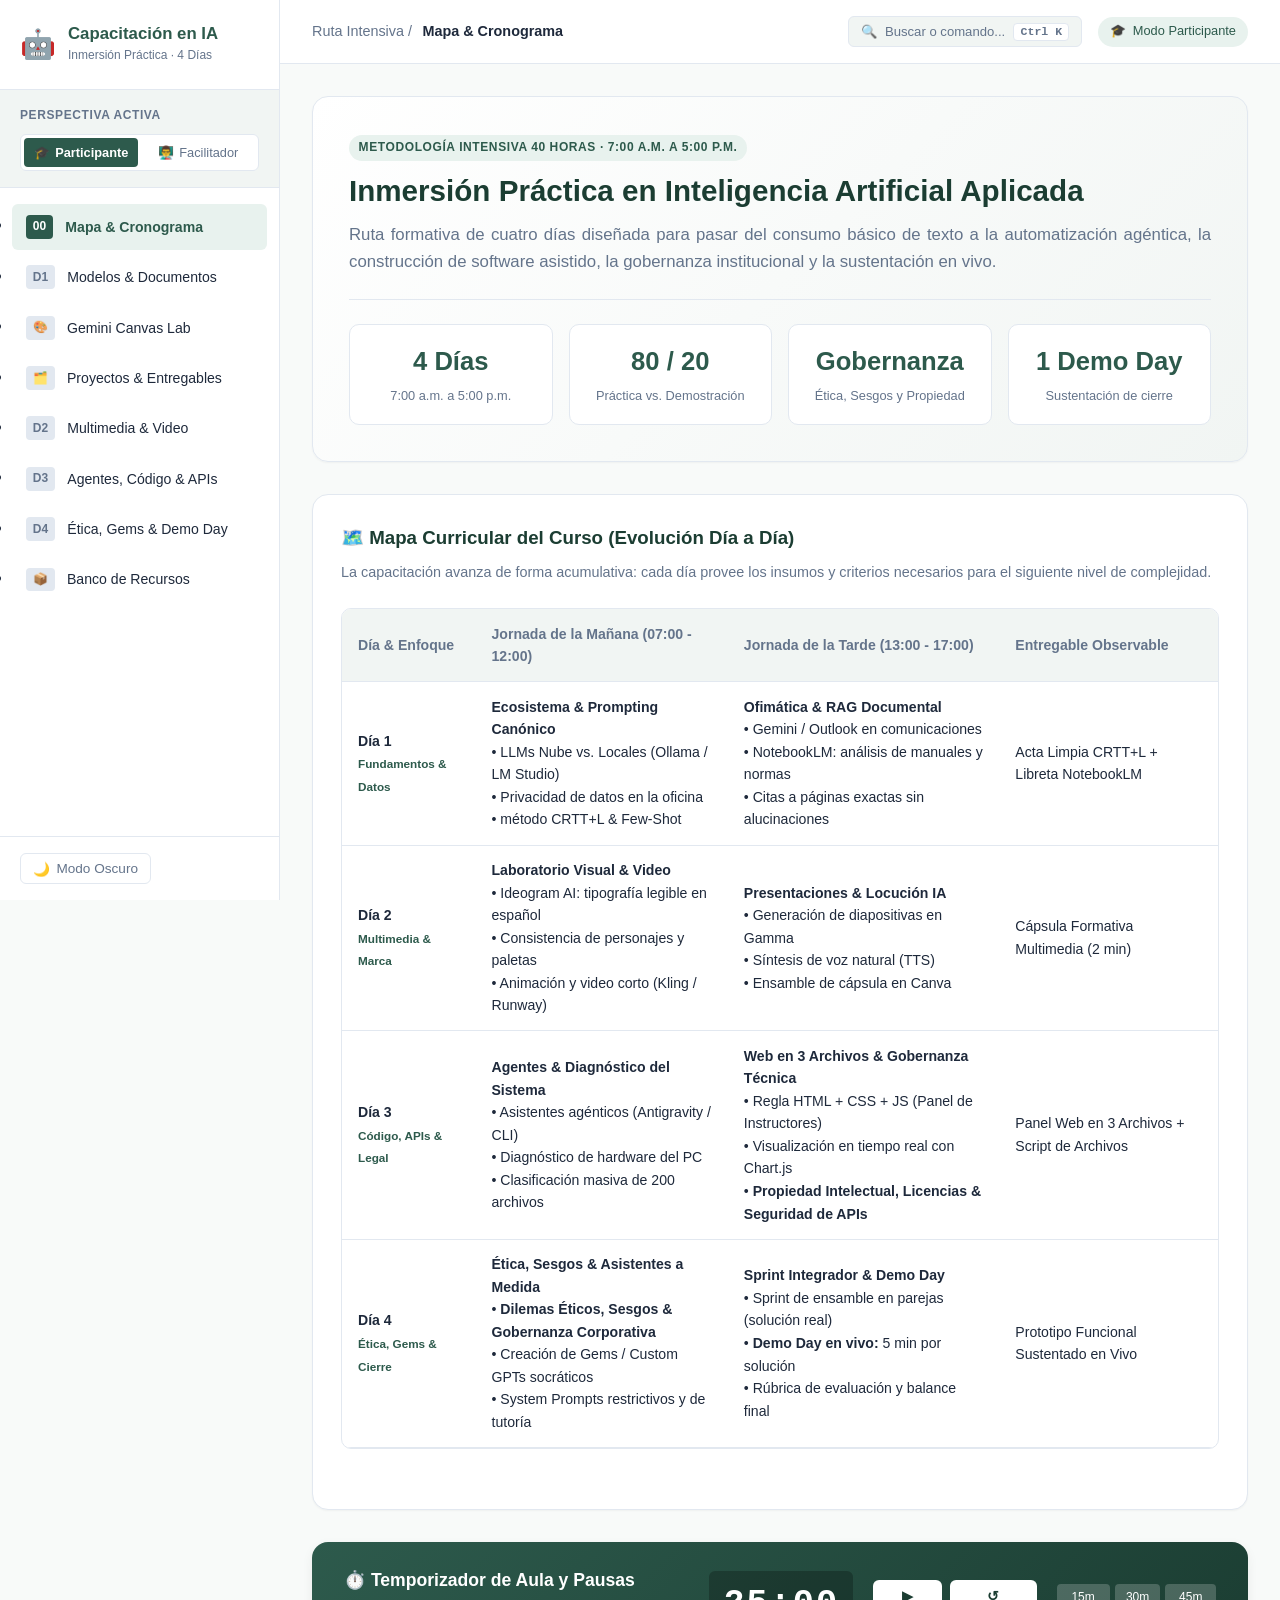
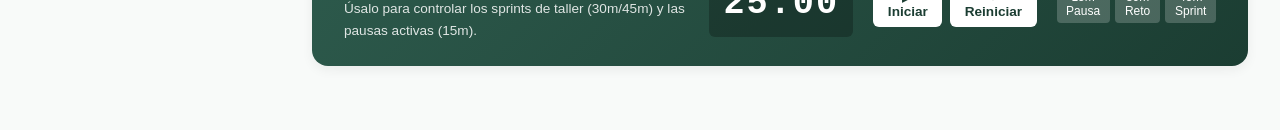
==== index.html @ fbcce452 "feat(productividad): estaciones por día, kit CRTT+L y migración del canon de prompts - Reemplaza el " ====
<!DOCTYPE html>
<html lang="es-CO" data-theme="light">
<head>
  <meta charset="UTF-8">
  <meta name="viewport" content="width=device-width, initial-scale=1.0">
  <meta name="description" content="Portal interactivo y guía metodológica de capacitación intensiva en inteligencia artificial (4 días de 7:00 a.m. a 5:00 p.m.).">
  <title>Aula de Inteligencia Artificial · Capacitación Práctica 4 Días</title>
  <link rel="stylesheet" href="css/styles.css">
<link rel="stylesheet" href="devbrain-prose.css" data-devbrain-prose>
<script defer src="devbrain-prose.js" data-devbrain-prose-runtime></script>
</head>
<body>
  <div class="app-container">
    <!-- Barra Lateral de Navegación -->
    <aside class="sidebar" id="sidebar">
      <div class="brand">
        <span class="brand-icon" aria-hidden="true">🤖</span>
        <div class="brand-text">
          <h1>Capacitación en IA</h1>
          <small>Inmersión Práctica · 4 Días</small>
        </div>
      </div>

      <!-- Selector de Rol (Aprendiz vs Instructor) -->
      <div class="role-switch-container">
        <span class="role-label">Perspectiva Activa</span>
        <div class="role-switcher" role="group" aria-label="Cambiar entre modo participante e instructor">
          <button type="button" class="role-btn active" id="role-learner" title="Ver guía paso a paso del participante">
            <span>🎓</span> Participante
          </button>
          <button type="button" class="role-btn" id="role-instructor" title="Ver notas pedagógicas y guion del facilitador">
            <span>👨‍🏫</span> Facilitador
          </button>
        </div>
      </div>

      <!-- Menú de Días y Vistas -->
      <nav class="nav-menu" aria-label="Navegación del curso">
        <ul>
          <li class="nav-item">
            <a href="#inicio" class="nav-link active" data-target="inicio">
              <span class="nav-badge">00</span>
              <span class="nav-text">Mapa & Cronograma</span>
            </a>
          </li>
          <li class="nav-item">
            <a href="#dia-1" class="nav-link" data-target="dia-1">
              <span class="nav-badge">D1</span>
              <span class="nav-text">Modelos & Documentos</span>
            </a>
          </li>
          <li class="nav-item">
            <a href="#gemini-canvas" class="nav-link" data-target="gemini-canvas">
              <span class="nav-badge">🎨</span>
              <span class="nav-text">Gemini Canvas Lab</span>
            </a>
          </li>
          <li class="nav-item">
            <a href="#proyectos" class="nav-link" data-target="proyectos">
              <span class="nav-badge">🗂️</span>
              <span class="nav-text">Proyectos & Entregables</span>
            </a>
          </li>
          <li class="nav-item">
            <a href="#dia-2" class="nav-link" data-target="dia-2">
              <span class="nav-badge">D2</span>
              <span class="nav-text">Multimedia & Video</span>
            </a>
          </li>
          <li class="nav-item">
            <a href="#dia-3" class="nav-link" data-target="dia-3">
              <span class="nav-badge">D3</span>
              <span class="nav-text">Agentes, Código & APIs</span>
            </a>
          </li>
          <li class="nav-item">
            <a href="#dia-4" class="nav-link" data-target="dia-4">
              <span class="nav-badge">D4</span>
              <span class="nav-text">Ética, Gems & Demo Day</span>
            </a>
          </li>
          <li class="nav-item">
            <a href="#materiales" class="nav-link" data-target="materiales">
              <span class="nav-badge">📦</span>
              <span class="nav-text">Banco de Recursos</span>
            </a>
          </li>
        </ul>
      </nav>

      <div class="sidebar-footer">
        <button type="button" class="theme-toggle-btn" id="theme-toggle-btn">
          🌙 <span>Modo Oscuro</span>
        </button>
      </div>
    </aside>

    <!-- Contenido Principal -->
    <div class="main-wrapper">
      <header class="topbar">
        <div class="topbar-left">
          <button type="button" class="menu-toggle" id="menu-toggle" aria-label="Abrir menú de navegación">☰</button>
          <div class="breadcrumbs">
            <span>Ruta Intensiva</span> / <strong id="current-page-label">Mapa & Cronograma</strong>
          </div>
        </div>
        <div class="topbar-right">
          <button type="button" class="btn-command-palette-trigger" id="btn-open-command-palette" title="Abrir paleta de comandos rápida (Ctrl + K)" aria-label="Abrir buscador rápido y comandos">
            <span class="search-icon">🔍</span>
            <span class="cmd-text">Buscar o comando...</span>
            <kbd class="cmd-shortcut">Ctrl K</kbd>
          </button>
          <div class="status-pill learning" id="status-pill">
            🎓 <span>Modo Participante</span>
          </div>
        </div>
      </header>

      <main class="content">
        <!-- Banner Global del Modo Instructor -->
        <aside class="instructor-banner" aria-live="polite">
          <h3>👨‍🏫 Modo Facilitador Activo</h3>
          <p>Se han habilitado las notas metodológicas en color ámbar en cada sección: guion para la pizarra, tiempos sugeridos, dinámicas contra la fatiga post-almuerzo y criterios de observación rápida.</p>
        </aside>

        <!-- ==========================================
             VISTA 0: INICIO, MAPA DEL CURSO Y CRONOGRAMA
             ========================================== -->
        <section class="page-view active" id="inicio">
          <div class="hero-card">
            <span class="hero-tag">Metodología Intensiva 40 Horas · 7:00 a.m. a 5:00 p.m.</span>
            <h2>Inmersión Práctica en Inteligencia Artificial Aplicada</h2>
            <p>Ruta formativa de cuatro días diseñada para pasar del consumo básico de texto a la automatización agéntica, la construcción de software asistido, la gobernanza institucional y la sustentación en vivo.</p>
            <div class="hero-stats">
              <div class="stat-box">
                <span class="stat-value">4 Días</span>
                <span class="stat-desc">7:00 a.m. a 5:00 p.m.</span>
              </div>
              <div class="stat-box">
                <span class="stat-value">80 / 20</span>
                <span class="stat-desc">Práctica vs. Demostración</span>
              </div>
              <div class="stat-box">
                <span class="stat-value">Gobernanza</span>
                <span class="stat-desc">Ética, Sesgos y Propiedad</span>
              </div>
              <div class="stat-box">
                <span class="stat-value">1 Demo Day</span>
                <span class="stat-desc">Sustentación de cierre</span>
              </div>
            </div>
          </div>

          <!-- Mapa Visual Estratégico del Curso por Días -->
          <div class="tool-container">
            <h3>🗺️ Mapa Curricular del Curso (Evolución Día a Día)</h3>
            <p>La capacitación avanza de forma acumulativa: cada día provee los insumos y criterios necesarios para el siguiente nivel de complejidad.</p>

            <div class="schedule-table-card">
              <table class="schedule-table">
                <thead>
                  <tr>
                    <th>Día & Enfoque</th>
                    <th>Jornada de la Mañana (07:00 - 12:00)</th>
                    <th>Jornada de la Tarde (13:00 - 17:00)</th>
                    <th>Entregable Observable</th>
                  </tr>
                </thead>
                <tbody>
                  <tr>
                    <td><strong>Día 1<br><small style="color:var(--color-primary);">Fundamentos & Datos</small></strong></td>
                    <td>
                      <strong>Ecosistema & Prompting Canónico</strong><br>
                      • LLMs Nube vs. Locales (Ollama / LM Studio)<br>
                      • Privacidad de datos en la oficina<br>
                      • método CRTT+L & Few-Shot
                    </td>
                    <td>
                      <strong>Ofimática & RAG Documental</strong><br>
                      • Gemini / Outlook en comunicaciones<br>
                      • NotebookLM: análisis de manuales y normas<br>
                      • Citas a páginas exactas sin alucinaciones
                    </td>
                    <td><span class="badge badge-success">Acta Limpia CRTT+L + Libreta NotebookLM</span></td>
                  </tr>
                  <tr>
                    <td><strong>Día 2<br><small style="color:var(--color-primary);">Multimedia & Marca</small></strong></td>
                    <td>
                      <strong>Laboratorio Visual & Video</strong><br>
                      • Ideogram AI: tipografía legible en español<br>
                      • Consistencia de personajes y paletas<br>
                      • Animación y video corto (Kling / Runway)
                    </td>
                    <td>
                      <strong>Presentaciones & Locución IA</strong><br>
                      • Generación de diapositivas en Gamma<br>
                      • Síntesis de voz natural (TTS)<br>
                      • Ensamble de cápsula en Canva
                    </td>
                    <td><span class="badge badge-info">Cápsula Formativa Multimedia (2 min)</span></td>
                  </tr>
                  <tr>
                    <td><strong>Día 3<br><small style="color:var(--color-primary);">Código, APIs & Legal</small></strong></td>
                    <td>
                      <strong>Agentes & Diagnóstico del Sistema</strong><br>
                      • Asistentes agénticos (Antigravity / CLI)<br>
                      • Diagnóstico de hardware del PC<br>
                      • Clasificación masiva de 200 archivos
                    </td>
                    <td>
                      <strong>Web en 3 Archivos & Gobernanza Técnica</strong><br>
                      • Regla HTML + CSS + JS (Panel de Instructores)<br>
                      • Visualización en tiempo real con Chart.js<br>
                      • <strong>Propiedad Intelectual, Licencias & Seguridad de APIs</strong>
                    </td>
                    <td><span class="badge badge-warning">Panel Web en 3 Archivos + Script de Archivos</span></td>
                  </tr>
                  <tr>
                    <td><strong>Día 4<br><small style="color:var(--color-primary);">Ética, Gems & Cierre</small></strong></td>
                    <td>
                      <strong>Ética, Sesgos & Asistentes a Medida</strong><br>
                      • <strong>Dilemas Éticos, Sesgos & Gobernanza Corporativa</strong><br>
                      • Creación de Gems / Custom GPTs socráticos<br>
                      • System Prompts restrictivos y de tutoría
                    </td>
                    <td>
                      <strong>Sprint Integrador & Demo Day</strong><br>
                      • Sprint de ensamble en parejas (solución real)<br>
                      • <strong>Demo Day en vivo:</strong> 5 min por solución<br>
                      • Rúbrica de evaluación y balance final
                    </td>
                    <td><span class="badge badge-success">Prototipo Funcional Sustentado en Vivo</span></td>
                  </tr>
                </tbody>
              </table>
            </div>
          </div>

          <!-- Temporizador de Aula -->
          <div class="timer-widget">
            <div class="timer-info">
              <h4>⏱️ Temporizador de Aula y Pausas</h4>
              <p>Úsalo para controlar los sprints de taller (30m/45m) y las pausas activas (15m).</p>
            </div>
            <div class="timer-controls">
              <div class="timer-display" id="timer-display">25:00</div>
              <div class="timer-buttons">
                <button type="button" class="timer-btn" id="timer-toggle-btn">▶ Iniciar</button>
                <button type="button" class="timer-btn" id="timer-reset-btn">↺ Reiniciar</button>
              </div>
              <div class="timer-presets">
                <button type="button" class="preset-btn" data-minutes="15">15m Pausa</button>
                <button type="button" class="preset-btn" data-minutes="30">30m Reto</button>
                <button type="button" class="preset-btn" data-minutes="45">45m Sprint</button>
              </div>
            </div>
          </div>

          <!-- Nota del Instructor: Gestión del Ritmo Diario -->
          <div class="instructor-guide-card">
            <span class="card-badge">Guion del Facilitador</span>
            <h4>Estrategia para Sostener la Energía (7:00 a.m. a 5:00 p.m.)</h4>
            <ul>
              <li><strong>7:00 a.m. – 7:30 a.m.:</strong> Llegada y calibración técnica. Pon música instrumental suave de fondo y confirma que todos tengan sesión iniciada.</li>
              <li><strong>El peligro de la 1:00 p.m.:</strong> Tras el almuerzo baja la concentración. <em>Nunca</em> inicies la tarde con teoría. Arranca con un desafío competitivo en parejas de 15 minutos.</li>
              <li><strong>Regla de los 20 minutos:</strong> Ninguna explicación teórica debe superar los 20 minutos continuos sin que los participantes abran una herramienta y tecleen.</li>
            </ul>
          </div>
        </section>

        <!-- ==========================================
             VISTA 1: DÍA 1 · MODELOS Y DOCUMENTOS
             ========================================== -->
        <section class="page-view" id="dia-1">
          <h2>Día 1 · Modelos de Lenguaje, Prompting Profesional y Análisis Documental</h2>
          <p class="hero-desc">Comprende cómo razonan los LLMs, erradica el uso informal de los chats y domina el análisis de documentos extensos sin alucinaciones.</p>

          <div class="instructor-guide-card">
            <span class="card-badge">Notas para el Facilitador</span>
            <h4>Preguntas Detonantes para Romper el Hielo (07:00 a.m.)</h4>
            <ul>
              <li><em>"¿Quién de ustedes le ha pedido a una IA una ley o un dato numérico y se ha dado cuenta de que se lo inventó?"</em> (Abre el debate sobre las alucinaciones).</li>
              <li><em>"¿Por qué un chat local como LM Studio u Ollama es vital si manejamos datos protegidos de aprendices o contratos?"</em> (Introduce privacidad y soberanía de datos).</li>
            </ul>
          </div>

          <div class="module-sessions">
            <div class="session-card">
              <div class="session-header">
                <span class="session-time">Mañana · 07:00 a.m. a 12:00 m.</span>
              </div>
              <h3>Sesión 1: Ecosistema y Método Canónico CRTT+L</h3>
              <p>Comparativa entre modelos en la nube (Gemini, Claude, ChatGPT) y modelos locales de escritorio (LM Studio / Ollama). Estructuración formal de instrucciones.</p>
              <ul class="topic-list">
                <li>Diferencias entre buscador web y modelo probabilístico de lenguaje.</li>
                <li>Privacidad y datos sensibles: cuándo usar nube y cuándo modelos locales.</li>
                <li>Método Canónico CRTT+L: Contexto, Rol, Tarea, Tono y Límites.</li>
                <li>Few-Shot Prompting (enseñar mediante ejemplos de entrada y salida).</li>
              </ul>
            </div>

            <div class="session-card">
              <div class="session-header">
                <span class="session-time">Tarde · 01:00 p.m. a 05:00 p.m.</span>
              </div>
              <h3>Sesión 2: Ofimática Inteligente y NotebookLM</h3>
              <p>Integración en correo electrónico y procesamiento de documentos extensos (PDFs, manuales y reglamentos) con anclaje a fuentes verificadas.</p>
              <ul class="topic-list">
                <li>Redacción asistida en Outlook / Gemini para correos institucionales.</li>
                <li>Configuración de Google NotebookLM para auditoría curricular y normativa.</li>
                <li>Extracción de citas exactas por número de página.</li>
                <li>Generación automática de guías de estudio y síntesis de audio.</li>
              </ul>
            </div>
          </div>

          <!-- Constructor Interactivo CRTT+L -->
          <div class="tool-container">
            <h3>🛠️ Constructor Interactivo de Prompts CRTT+L</h3>
            <p>Diligencia cada componente de la fórmula canónica para generar un prompt profesional listo para copiar.</p>
            <form id="prompt-builder-form" onsubmit="event.preventDefault();">
              <div class="form-group">
                <label for="p-rol">1. Rol (¿Quién debe ser la IA?)</label>
                <input type="text" id="p-rol" value="secretario técnico y relator de comités académicos">
              </div>
              <div class="form-group">
                <label for="p-contexto">2. Contexto (¿Cuál es la situación y los antecedentes?)</label>
                <textarea id="p-contexto" rows="2">Tengo las notas desordenadas de una reunión de centro de formación. Hay decisiones en firme, tareas con fechas y puntos que quedaron pendientes de discusión.</textarea>
              </div>
              <div class="form-group">
                <label for="p-instruccion">3. Tarea / Instrucción (¿Qué producto concreto debe entregar?)</label>
                <textarea id="p-instruccion" rows="2">Extrae: 1) Resumen de 3 oraciones, 2) Tabla de compromisos con responsable y fecha, 3) Lista de temas aplazados.</textarea>
              </div>
              <div class="form-group">
                <label for="p-restricciones">4. Límites / Restricciones (¿Qué está prohibido para evitar alucinaciones?)</label>
                <input type="text" id="p-restricciones" value="No inventes datos. Si no hay fecha límite, escribe '[Pendiente]'. Excluye comentarios informales.">
              </div>
              <div class="form-group">
                <label for="p-formato">5. Tono y Formato de Salida (¿Cómo debe presentar el resultado?)</label>
                <input type="text" id="p-formato" value="Tabla Markdown de 4 columnas (ID, Tarea, Responsable, Fecha) y lista de viñetas para pendientes.">
              </div>
            </form>

            <!-- Medidor Heurístico de Calidad CRTT+L -->
            <div class="prompt-health-card" id="prompt-health-card">
              <div class="health-header">
                <span class="health-title">📊 Diagnóstico de Completitud CRTT+L:</span>
                <strong class="health-score" id="prompt-health-score">100% Completo</strong>
              </div>
              <div class="health-progress-bar">
                <div class="health-progress-fill" id="prompt-health-fill" style="width: 100%;"></div>
              </div>
              <div class="health-indicators-row" id="prompt-health-indicators">
                <span class="pill-req active" id="req-r" title="Rol profesional asignado">✓ Rol</span>
                <span class="pill-req active" id="req-c" title="Contexto y antecedentes definidos">✓ Contexto</span>
                <span class="pill-req active" id="req-i" title="Tarea estructurada y producto concreto">✓ Tarea</span>
                <span class="pill-req active" id="req-res" title="Límites contra alucinaciones">✓ Límites</span>
                <span class="pill-req active" id="req-f" title="Tono y formato de salida">✓ Tono / Formato</span>
              </div>
              <p class="health-tip" id="prompt-health-tip">✓ Los cinco pilares del método CRTT+L están cubiertos. El modelo tendrá directrices inequívocas.</p>
            </div>

            <div class="tool-output">
              <div class="prompt-box">
                <div class="prompt-header">
                  <span>PROMPT GENERADO LISTO PARA COPIAR</span>
                  <button type="button" class="copy-btn" data-copy-target="generated-prompt-output">Copiar Prompt</button>
                </div>
                <div class="prompt-content" id="generated-prompt-output"></div>
              </div>
            </div>
          </div>

          <!-- Reto Práctico del Día 1 -->
          <div class="session-card" style="margin-top: 1.5rem;">
            <h3>🎯 Reto Práctico del Día: Acta Limpia de Reunión</h3>
            <p>Abre el archivo de notas desordenadas del comité y pásalo por tu prompt en el chat de tu preferencia. Compara cómo responde un prompt genérico frente al prompt CRTT+L.</p>
            <div class="prompt-box">
              <div class="prompt-header">
                <span>INSUMO DE PRÁCTICA: NOTAS DE LA REUNIÓN</span>
                <button type="button" class="copy-btn" data-copy-target="notas-comite-box">Copiar Texto</button>
              </div>
              <div class="prompt-content" id="notas-comite-box">REUNIÓN DE COORDINACIÓN ACADÉMICA Y TÉCNICA - CENTRO DE FORMACIÓN
Fecha: 15 de marzo de 2026
Hora de inicio: 8:15 a.m. (tarde por problemas de audio de Carlos)
Asistentes: María Fernanda (Coordinadora), Carlos Gómez (Instructor Redes), Andrea Patiño (Instructora Software), Julián Torres (Apoyo Administrativo), Luisa Morales (Bienestar).

Notas tomadas por Julián:
- Arrancamos hablando de los horarios. Carlos dice que los aprendices de la ficha 2871 están llegando tarde porque la ruta no pasa a tiempo. María Fernanda dice que ya pasó carta a transporte pero no han respondido. Hay que insistir antes del viernes.
- Andrea comenta que las salas de cómputo 3 y 4 tienen los equipos muy lentos. Carlos revisará las fuentes el martes. Andrea necesita los equipos listos porque el 22 arranca desarrollo web.
- Luisa de Bienestar: plazo de apoyo de sostenimiento vence el 28 de marzo. Carlos y Andrea envían listas filtradas el lunes a las 2:00 p.m.
- Compras: se necesitan 15 tarjetas de desarrollo ($1.800.000 COP rubro SENNOVA). Carlos consigue 3 cotizaciones antes del miércoles 18.</div>
            </div>
          </div>

          <!-- Visualizador de Resultados Esperados: Día 1 -->
          <div class="expected-result-card open">
            <div class="expected-result-header">
              <h4><span>🔍</span> Resultado Esperado Observable: Acta Limpia con método CRTT+L</h4>
              <span class="toggle-arrow">▼</span>
            </div>
            <div class="expected-result-body">
              <p style="font-size:0.85rem; color:var(--text-muted); margin-bottom:0.75rem;">
                Comprueba tu ejecución en el chat contra este estándar de oro. Si tu prompt fue preciso, obtendrás una tabla limpia sin chismes de pasillo ni datos inventados:
              </p>
              <div class="comparison-grid">
                <div class="comparison-col col-good">
                  <div class="col-title">✓ Resultado Estándar de Oro (Prompt CRTT+L)</div>
                  <strong style="display:block; font-size:0.8rem; margin-bottom:0.25rem;">Resumen Ejecutivo:</strong>
                  <p style="font-size:0.78rem; margin-bottom:0.5rem;">
                    El comité acordó gestionar la puntualidad de rutas de la ficha 2871 con la empresa transportadora, programó la revisión de fuentes de poder en salas 3 y 4 antes del 22 de marzo, fijó entrega de listas para apoyo de sostenimiento para el 16 de marzo a las 2:00 p.m. e inició cotizaciones para 15 tarjetas de desarrollo SENNOVA.
                  </p>
                  <strong style="display:block; font-size:0.8rem; margin-bottom:0.25rem;">Tabla de Compromisos:</strong>
                  <table class="schedule-table" style="font-size:0.75rem;">
                    <thead>
                      <tr><th>ID</th><th>Compromiso</th><th>Responsable</th><th>Límite</th></tr>
                    </thead>
                    <tbody>
                      <tr><td>01</td><td>Insistir ante transporte</td><td>María Fernanda</td><td>Viernes</td></tr>
                      <tr><td>02</td><td>Revisar fuentes salas 3 y 4</td><td>Carlos Gómez</td><td>Martes</td></tr>
                      <tr><td>03</td><td>Listas apoyo sostenimiento</td><td>Carlos y Andrea</td><td>Lunes 2:00 p.m.</td></tr>
                      <tr><td>04</td><td>3 Cotizaciones SENNOVA</td><td>Carlos Gómez</td><td>Miércoles 18</td></tr>
                    </tbody>
                  </table>
                </div>
                <div class="comparison-col col-bad">
                  <div class="col-title">❌ Salida Deficiente (Prompt Genérico)</div>
                  <p style="font-size:0.78rem; margin-bottom:0.5rem;">
                    "En la reunión Carlos llegó tarde por problemas de audio. Hablaron de que los buses no pasan y la gente se queja. Hay que arreglar unos computadores que andan muy lentos y ver qué pasa con la plata de bienestar..."
                  </p>
                  <small style="display:block; opacity:0.85; font-size:0.75rem;">
                    ⚠️ Fallas críticas: Mezcla anécdotas irrelevantes, omite responsables individuales, borra las horas límite y carece de estructura tabular para seguimiento.
                  </small>
                </div>
              </div>
            </div>
          </div>

          <div class="expected-result-card">
            <div class="expected-result-header">
              <h4><span>📑</span> Resultado Esperado: Citas Exactas con NotebookLM</h4>
              <span class="toggle-arrow">▼</span>
            </div>
            <div class="expected-result-body">
              <p style="font-size:0.85rem; color:var(--text-muted); margin-bottom:0.5rem;">
                Al cargar manuales o reglamentos institucionales en Google NotebookLM, la respuesta debe contener enlaces directos a las páginas exactas de la fuente:
              </p>
              <div style="background:var(--bg-subtle); padding:0.85rem; border-radius:6px; border-left:3px solid var(--color-primary); font-size:0.82rem;">
                <p style="margin:0 0 0.4rem 0;"><strong>Respuesta con anclaje a fuentes verificadas:</strong></p>
                <p style="margin:0 0 0.4rem 0;">1. Ante la inasistencia injustificada, el instructor debe emitir reporte formal dentro de los dos (2) días hábiles siguientes <em>[Manual de Convivencia, Cap. IV, Art. 12, Pág. 18]</em>.</p>
                <p style="margin:0;">2. El aprendiz tiene derecho a radicar justificación médica en la coordinación académica <em>[Reglamento del Aprendiz, Cap. V, Pág. 24]</em>.</p>
              </div>
            </div>
          </div>

          <!-- Estación de productividad renderizada por js/productivity-module.js -->
          <div class="prod-station-slot" data-prod-day="dia-1"></div>
        </section>

        <!-- ==========================================
             VISTA ESPECIAL: GEMINI CANVAS LAB
             ========================================== -->
        <section class="page-view" id="gemini-canvas">
          <div class="hero-card" style="border-left: 4px solid var(--color-primary-light);">
            <span class="hero-tag">Espacio de Trabajo Interactivo · Todas las Posibilidades</span>
            <h2>🎨 Gemini Canvas Lab: Coescritura, Prototipado y Edición Quirúrgica</h2>
            <p>Transforma el chat conversacional en un espacio de trabajo colaborativo en pantalla dividida (Split Screen). En Gemini Canvas, la IA coescribe documentos técnicos, ejecuta aplicaciones web interactivas en vivo, convierte un documento en página web, infografía, cuestionario, presentación o resumen en audio, refina algoritmos en Python y aplica edición quirúrgica sin reescribir todo el proyecto.</p>
            <div class="hero-stats">
              <div class="stat-box">
                <span class="stat-value">12 Modos</span>
                <span class="stat-desc">Posibilidades completas</span>
              </div>
              <div class="stat-box">
                <span class="stat-value">Split View</span>
                <span class="stat-desc">Chat + Lienzo interactivo</span>
              </div>
              <div class="stat-box">
                <span class="stat-value">Gems</span>
                <span class="stat-desc">Asistentes a medida</span>
              </div>
              <div class="stat-box">
                <span class="stat-value">Multimodal</span>
                <span class="stat-desc">Boceto a Canvas en vivo</span>
              </div>
            </div>
          </div>

          <!-- Barra de Navegación Rápida Interna del Módulo -->
          <nav class="canvas-quick-nav" aria-label="Navegación interna de Gemini Canvas Lab">
            <span class="quick-nav-title">Navegación rápida del módulo:</span>
            <div class="quick-nav-links">
              <a href="#canvas-fundamentals-anchor" class="quick-nav-pill active" aria-current="true" data-canvas-section="canvas-fundamentals-anchor">
                <span>📘</span> 1. Fundamentos &amp; Activación
              </a>
              <a href="#canvas-simulator-module" class="quick-nav-pill" data-canvas-section="canvas-simulator-module">
                <span>🖥️</span> 2. Simulador de 12 Modos
              </a>
              <a href="#canvas-exercises-module" class="quick-nav-pill" data-canvas-section="canvas-exercises-module">
                <span>🧪</span> 3. Ejercicios <span class="quick-nav-count" id="canvas-nav-exercises-count">0/36</span>
              </a>
              <a href="#canvas-coverage-module" class="quick-nav-pill" data-canvas-section="canvas-coverage-module">
                <span>🧭</span> 4. Mapa de Capacidades (25)
              </a>
              <a href="#canvas-advanced-labs-anchor" class="quick-nav-pill" data-canvas-section="canvas-advanced-labs-anchor">
                <span>🔬</span> 5. Laboratorios Avanzados
              </a>
              <a href="#proyectos" class="quick-nav-pill">
                <span>🗂️</span> Hub Proyectos (35)
              </a>
              <button type="button" class="quick-nav-continue" id="canvas-continue-btn">▶ Continuar donde quedé</button>
            </div>
          </nav>

          <!-- Zona de Fundamentos y Activación -->
          <section id="canvas-fundamentals-anchor" class="canvas-zone-section" data-canvas-section="canvas-fundamentals-anchor">

          <!-- Nota para el Facilitador (Desplegable amigable) -->
          <details class="instructor-guide-card canvas-instructor-collapsible" open>
            <summary class="canvas-instructor-summary">
              <div style="display:inline-flex; align-items:center; gap:0.5rem;">
                <span class="card-badge">Guion del Facilitador</span>
                <h4 style="display:inline; margin:0; font-size:1rem;">Estrategia Pedagógica para la Sesión de Gemini Canvas</h4>
              </div>
              <span class="summary-hint">(Clic para contraer o desplegar)</span>
            </summary>
            <div class="canvas-instructor-body" style="margin-top:0.75rem;">
              <ul>
                <li><strong>El error del chat lineal:</strong> Muestra en el proyector cómo en un chat normal, al pedir corregir un error gramatical en la página 3, la IA vuelve a escribir las 3 páginas completas. Luego demuestra cómo en Canvas, al seleccionar solo ese párrafo con el cursor, la corrección ocurre en 3 segundos sin tocar el resto.</li>
                <li><strong>Dinámica de aula de 15 minutos:</strong> Pide a los aprendices abrir <code>gemini.google.com</code>, pegar el prompt de la Posibilidad 2 (Prototipado Web) o de la Posibilidad 7 (Algoritmos en Python) y activar la previsualización en vivo para que experimenten el asombro de ver una solución ejecutándose en directo.</li>
                <li><strong>Pregunta detonante:</strong> <em>"¿Qué diferencias de productividad encuentran entre trabajar con un documento en Google Docs tradicional versus iterarlo en Gemini Canvas con control reactivo de longitud y tono?"</em></li>
              </ul>
            </div>
          </details>

          <!-- Guía de Activación en 3 Pasos -->
          <div class="tool-container">
            <h3>🚀 ¿Cómo activar y utilizar Canvas en tu cuenta de Gemini?</h3>
            <p>Sigue estos tres pasos para habilitar el espacio de trabajo en cualquier navegador:</p>
            <div class="steps-grid">
              <div class="step-card">
                <span class="step-num">1</span>
                <h4>Iniciar y Solicitar</h4>
                <p>Ingresa a <code>gemini.google.com</code> con tu cuenta y activa <strong>Canvas</strong> en la barra del cuadro de texto (en algunas cuentas está dentro del menú <em>Herramientas</em>). Luego pega o escribe tu prompt. Si olvidas activarlo, Gemini también trabaja en Canvas cuando el prompt lo pide, por ejemplo: <em>«En Canvas, redacta…»</em>.</p>
              </div>
              <div class="step-card">
                <span class="step-num">2</span>
                <h4>Trabajo en Pantalla Dividida</h4>
                <p>La interfaz se divide automáticamente: a la izquierda tienes el chat para conversar o dar nuevas indicaciones, y a la derecha el lienzo interactivo donde se despliega tu artefacto en tiempo real.</p>
              </div>
              <div class="step-card">
                <span class="step-num">3</span>
                <h4>Refinamiento y Exportación</h4>
                <p>Usa los controles del documento para ajustar longitud o cambiar tono, el botón «Crear» para transformarlo en página web, infografía, cuestionario o resumen en audio, y «Compartir y exportar» para enviarlo a Documentos de Google, Presentaciones de Google o Colab. También puedes seleccionar cualquier frase con el cursor para editarla en caliente.</p>
              </div>
            </div>
          </div>
          </section>

          <!-- BARRA DE RUTA GUIADA E INMERSIVA (SIMULADORES + EJERCICIOS) -->
          <div class="canvas-immersive-hud" id="canvas-immersive-hud" role="region" aria-label="Ruta guiada interactiva e inmersiva">
            <div class="canvas-immersive-hud-top">
              <div class="immersive-hud-status" id="immersive-hud-status" aria-live="polite">
                <span class="immersive-hud-badge" id="immersive-hud-mode-badge">Modo 1/12</span>
                <label for="immersive-mode-select" class="sr-only" data-text-layout-exception="Rótulo accesible oculto para lectores de pantalla" style="position:absolute;width:1px;height:1px;overflow:hidden;clip:rect(0,0,0,0);">Cambiar modo de Gemini Canvas</label>
                <select id="immersive-mode-select" class="immersive-mode-select" aria-label="Cambiar modo de Gemini Canvas">
                  <option value="doc-editorial">1. Redacción &amp; Documentos</option>
                  <option value="code-prototyping">2. Código &amp; Web en Vivo</option>
                  <option value="data-matrix">3. Matrices &amp; Tablas de Decisión</option>
                  <option value="flowchart-diagram">4. Diagramas de Proceso</option>
                  <option value="visual-mockup">5. Diseño Visual UI/UX</option>
                  <option value="inline-prompting">6. Edición por Selección (Inline)</option>
                  <option value="algorithm-refactor">7. Algoritmos &amp; Python (O(n))</option>
                  <option value="rubric-curriculum">8. Rúbricas &amp; Didáctica</option>
                  <option value="sql-pipeline">9. SQL &amp; Pipelines</option>
                  <option value="executive-report">10. Informes &amp; Auditoría</option>
                  <option value="multimodal-vision">11. Visión Multimodal</option>
                  <option value="gem-studio">12. Gems para Canvas</option>
                </select>
                <strong id="immersive-hud-title">1. Redacción &amp; Documentos · Parte A (1A)</strong>
                <span class="immersive-hud-progress" id="immersive-hud-progress">0/36 completados</span>
              </div>
              <div class="immersive-stations-bar" role="toolbar" aria-label="Estaciones del ciclo guiado">
                <button type="button" class="guided-station-btn is-active" id="btn-guide-station-sim" data-guide-target="simulator">
                  🖥️ 1. Simulador del Modo
                </button>
                <button type="button" class="guided-station-btn" id="btn-guide-station-ex" data-guide-target="exercises">
                  🧪 2. Ejercicios Prácticos <span class="guided-station-pill" id="guide-station-ex-badge">Parte A</span>
                </button>
                <button type="button" class="guided-station-btn" id="btn-guide-station-lab" data-guide-target="labs" hidden>
                  🔬 3. Simulador Especializado
                </button>
              </div>
              <div class="immersive-focus-toolbar" id="canvas-immersive-focus-group" role="group" aria-label="Disposición de vista">
                <button type="button" class="immersive-focus-btn active" data-immersive-focus="all" title="Ver simulador y ejercicios en flujo continuo">🔄 Flujo Completo</button>
                <button type="button" class="immersive-focus-btn" data-immersive-focus="split" title="Ver simulador y ejercicio lado a lado">⬌ Simulador + Ejercicio</button>
                <button type="button" class="immersive-focus-btn" data-immersive-focus="simulator" title="Enfocar solo el simulador">🖥️ Solo Simulador</button>
                <button type="button" class="immersive-focus-btn" data-immersive-focus="exercises" title="Enfocar solo los ejercicios prácticos">🧪 Solo Ejercicios</button>
                <button type="button" class="immersive-focus-btn" id="btn-immersive-toggle-tools" aria-pressed="false" title="Mostrar u ocultar barra de calibración, filtros y herramientas secundarias">🎛️ Calibrar</button>
                <button type="button" class="btn-canvas-fullscreen" id="btn-hud-toggle-immersive" title="Alternar modo inmersivo de simulador y ejercicios">⛶ Modo Inmersivo</button>
              </div>
            </div>
            <div class="canvas-learner-compass" id="canvas-learner-compass" aria-live="polite">
              <div class="compass-copy">
                <span class="compass-phase-pill" id="canvas-compass-phase">Fase 1 de 4</span>
                <p class="compass-headline" id="canvas-compass-text">Paso 1 de 4 · Explora el ejemplo resuelto en el simulador y copia el prompt CRTT+L.</p>
              </div>
              <div class="compass-actions">
                <button type="button" class="canvas-mode-pager-btn is-primary" id="canvas-compass-cta">📋 Copiar prompt de 1A e iniciar →</button>
              </div>
            </div>
          </div>

          <!-- SIMULADOR INTERACTIVO DE GEMINI CANVAS -->
          <div class="tool-container" id="canvas-simulator-module" data-canvas-section="canvas-simulator-module">
            <div style="display: flex; justify-content: space-between; align-items: flex-start; flex-wrap: wrap; gap: 0.5rem; margin-bottom: 0.75rem;">
              <div>
                <h3 style="margin:0;">🖥️ Simulador Interactivo de Gemini Canvas</h3>
                <p style="margin:0.25rem 0 0 0; color:var(--text-muted); font-size:0.95rem;">Explora cada una de las 12 posibilidades con su prompt exacto, los controles propios de Canvas y la imagen de alta fidelidad del resultado esperado.</p>
              </div>
              <div style="display: flex; gap: 0.5rem; align-items: center; flex-wrap: wrap;">
                <button type="button" class="btn-canvas-fullscreen" id="btn-toggle-canvas-fullscreen" title="Alternar modo inmersivo a pantalla completa">
                  ⛶ Modo Inmersivo
                </button>
                <a href="materiales/gemini_canvas/guia_gemini_canvas_todas_las_posibilidades.md" target="_blank" class="material-link" style="padding:0.4rem 0.9rem; font-size:0.85rem;">
                  📄 Descargar Guía Completa (.md)
                </a>
              </div>
            </div>

            <!-- Aviso de transición guiada cuando se avanza a un modo nuevo -->
            <div class="canvas-mode-transition-banner" id="canvas-mode-transition-banner" hidden aria-live="polite"></div>

            <!-- Barra de Calibración Reactiva de Canvas -->
            <div class="canvas-calibration-bar" id="canvas-calibration-toolbar">
              <div class="calibration-group">
                <span class="calibration-label">📏 Longitud del Artefacto:</span>
                <div class="canvas-slider-wrapper">
                  <input type="range" min="1" max="5" value="3" class="canvas-range-slider" id="canvas-length-slider" aria-label="Calibrar longitud de Canvas">
                  <span class="slider-step-label" id="canvas-length-label">Estándar (3/5)</span>
                </div>
              </div>

              <div class="calibration-group">
                <span class="calibration-label">🎭 Tono:</span>
                <div class="calibration-pill-group" id="canvas-tone-group">
                  <button type="button" class="calibration-pill active" data-tone="formal">Formal</button>
                  <button type="button" class="calibration-pill" data-tone="pedagogico">Asertivo</button>
                  <button type="button" class="calibration-pill" data-tone="analitico">Analítico</button>
                </div>
              </div>

              <div class="calibration-group">
                <span class="calibration-label">🎯 Nivel de Audiencia:</span>
                <div class="calibration-pill-group" id="canvas-audience-group">
                  <button type="button" class="calibration-pill" data-audience="intro">Introductorio</button>
                  <button type="button" class="calibration-pill active" data-audience="adso">Técnico ADSO</button>
                  <button type="button" class="calibration-pill" data-audience="expert">Especialista</button>
                </div>
              </div>
            </div>

            <!-- Barra de Filtros por Categoría Funcional -->
            <div class="canvas-category-filter-bar" role="toolbar" aria-label="Filtrar posibilidades por categoría">
              <span class="filter-label">Filtrar por área:</span>
              <div class="filter-pills-group" id="canvas-category-filters">
                <button type="button" class="category-pill active" data-category="all">
                  <span>✨</span> Todas (12)
                </button>
                <button type="button" class="category-pill" data-category="editorial">
                  <span>📄</span> Redacción &amp; Gestión (4)
                </button>
                <button type="button" class="category-pill" data-category="dev">
                  <span>💻</span> Código &amp; Datos (3)
                </button>
                <button type="button" class="category-pill" data-category="design">
                  <span>🎨</span> Diseño &amp; Procesos (2)
                </button>
                <button type="button" class="category-pill" data-category="advanced">
                  <span>🤖</span> Especializados (3)
                </button>
              </div>
            </div>

            <!-- Selector de las 12 Posibilidades -->
            <div class="canvas-tab-bar" role="tablist" aria-label="Posibilidades de Gemini Canvas">
              <button type="button" class="canvas-tab active" role="tab" aria-selected="true" tabindex="0" data-possibility="doc-editorial" data-mode="doc-editorial" data-category="editorial">
                <span>📄</span> 1. Redacción & Documentos
              </button>
              <button type="button" class="canvas-tab" role="tab" aria-selected="false" tabindex="-1" data-possibility="code-prototyping" data-mode="code-prototyping" data-category="dev">
                <span>💻</span> 2. Código & Web en Vivo
              </button>
              <button type="button" class="canvas-tab" role="tab" aria-selected="false" tabindex="-1" data-possibility="data-matrix" data-mode="data-matrix" data-category="editorial">
                <span>📊</span> 3. Matrices & Tablas de Decisión
              </button>
              <button type="button" class="canvas-tab" role="tab" aria-selected="false" tabindex="-1" data-possibility="flowchart-diagram" data-mode="flowchart-diagram" data-category="design">
                <span>🔀</span> 4. Diagramas de Proceso
              </button>
              <button type="button" class="canvas-tab" role="tab" aria-selected="false" tabindex="-1" data-possibility="visual-mockup" data-mode="visual-mockup" data-category="design">
                <span>🎨</span> 5. Diseño Visual UI/UX
              </button>
              <button type="button" class="canvas-tab" role="tab" aria-selected="false" tabindex="-1" data-possibility="inline-prompting" data-mode="inline-prompting" data-category="editorial">
                <span>✂️</span> 6. Edición por Selección (Inline)
              </button>
              <button type="button" class="canvas-tab" role="tab" aria-selected="false" tabindex="-1" data-possibility="algorithm-refactor" data-mode="algorithm-refactor" data-category="dev">
                <span>⚡</span> 7. Algoritmos & Python (O(n))
              </button>
              <button type="button" class="canvas-tab" role="tab" aria-selected="false" tabindex="-1" data-possibility="rubric-curriculum" data-mode="rubric-curriculum" data-category="advanced">
                <span>📚</span> 8. Rúbricas & Didáctica
              </button>
              <button type="button" class="canvas-tab" role="tab" aria-selected="false" tabindex="-1" data-possibility="sql-pipeline" data-mode="sql-pipeline" data-category="dev">
                <span>🗄️</span> 9. SQL & Pipelines
              </button>
              <button type="button" class="canvas-tab" role="tab" aria-selected="false" tabindex="-1" data-possibility="executive-report" data-mode="executive-report" data-category="editorial">
                <span>⚖️</span> 10. Informes & Auditoría
              </button>
              <button type="button" class="canvas-tab" role="tab" aria-selected="false" tabindex="-1" data-possibility="multimodal-vision" data-mode="multimodal-vision" data-category="advanced">
                <span>📷</span> 11. Visión Multimodal
              </button>
              <button type="button" class="canvas-tab" role="tab" aria-selected="false" tabindex="-1" data-possibility="gem-studio" data-mode="gem-studio" data-category="advanced">
                <span>🤖</span> 12. Gems para Canvas
              </button>
            </div>

            <!-- Barra de Disposición y Organización de Columnas -->
            <div class="canvas-split-toolbar" role="toolbar" aria-label="Disposición y organización de las columnas">
              <div class="split-layout-group">
                <span class="split-layout-label">Disposición:</span>
                <button type="button" class="btn-split-layout active" id="btn-split-layout-side" data-layout="side" title="Ver columnas en paralelo (lado a lado)">
                  <span>⬌</span> En paralelo
                </button>
                <button type="button" class="btn-split-layout" id="btn-split-layout-stacked" data-layout="stacked" title="Ver columnas apiladas (una arriba y otra abajo)">
                  <span>⬍</span> Apiladas (arriba / abajo)
                </button>
              </div>
              <span class="split-drag-hint">
                <span class="drag-grip" aria-hidden="true">⋮⋮</span> Puedes organizar las columnas arrastrándolas de arriba a abajo o con ▲ ▼.
              </span>
            </div>

            <!-- Estructura Split-Screen del Simulador (Modo Split de 2 Salidas) -->
            <div class="canvas-split-container">
              <!-- Columna Izquierda / Salida 2: Interacción y Refinamiento -->
              <div class="canvas-chat-pane" id="canvas-output-refinement" role="region" aria-label="Salida 2: Interacción y Refinamiento">
                <div class="canvas-output-badge output-refinement" id="canvas-output-refinement-badge">
                  <div class="badge-title-group">
                    <span class="badge-icon">💬</span> Salida 2: Interacción y Refinamiento
                  </div>
                  <div class="canvas-col-drag-handle" draggable="true" role="toolbar" aria-label="Arrastrar para organizar: Salida 2: Interacción y Refinamiento" title="Arrastra de arriba a abajo para organizar las columnas">
                    <span class="drag-grip" aria-hidden="true">⋮⋮</span>
                    <span class="drag-label">Organizar</span>
                    <div class="drag-btn-group" role="group" aria-label="Reordenar columna">
                      <button type="button" class="btn-col-move" data-col-target="canvas-output-refinement" data-col-move="up" title="Mover columna hacia arriba" aria-label="Subir Salida 2">▲</button>
                      <button type="button" class="btn-col-move" data-col-target="canvas-output-refinement" data-col-move="down" title="Mover columna hacia abajo" aria-label="Bajar Salida 2">▼</button>
                    </div>
                  </div>
                </div>
                <div class="canvas-chat-header">
                  <div class="gemini-brand-indicator">
                    <span class="sparkle-icon">✨</span>
                    <div>
                      <strong>Google Gemini</strong>
                      <small class="status-online">● En línea (Modo Canvas activo)</small>
                    </div>
                  </div>
                </div>

                <div class="canvas-chat-body">
                  <div class="chat-bubble user-bubble">
                    <div class="bubble-tag">PROMPT DEL APRENDIZ (LISTO PARA COPIAR)</div>
                    <p class="bubble-text" id="sim-user-prompt">Cargando prompt maestro...</p>
                    <div class="bubble-actions">
                      <button type="button" class="copy-btn copy-prompt-btn" id="sim-copy-prompt-btn">
                        📋 Copiar Prompt al Portapapeles
                      </button>
                    </div>
                  </div>

                  <div id="sim-followups"></div>

                  <div class="chat-bubble ai-bubble">
                    <div class="bubble-tag">RESPUESTA DE GEMINI</div>
                    <p class="bubble-text" id="sim-ai-response">
                      ¡Entendido! He generado el documento solicitado en el panel interactivo de Canvas a la derecha. Puedes editarlo directamente, usar la barra de herramientas superior para ajustar longitud o tono, o pedirme modificaciones específicas.
                    </p>
                  </div>
                </div>

                <div class="canvas-chat-footer">
                  <span class="tip-label">💡 Variación Rápida para Experimentar:</span>
                  <div class="prompt-variation-box" id="sim-prompt-variation">
                    Haz clic en una variación para ver cómo cambia el resultado.
                  </div>
                  <div class="sim-variation-actions" id="sim-variation-actions">
                    <button type="button" class="copy-btn" id="btn-sim-apply-variation">⚡ Simular variación en el lienzo</button>
                    <button type="button" class="canvas-exercise-copy" id="btn-sim-copy-variation">📋 Copiar variación</button>
                  </div>
                </div>
              </div>

              <!-- Columna Derecha / Salida 1: Lienzo Principal (Artefacto generado) -->
              <div class="canvas-editor-pane" id="canvas-output-primary" role="region" aria-label="Salida 1: Lienzo Principal (Artefacto generado)">
                <div class="canvas-output-badge output-primary" id="canvas-output-primary-badge">
                  <div class="badge-title-group">
                    <span class="badge-icon">🎨</span> Salida 1: Lienzo Principal (Artefacto generado)
                  </div>
                  <div class="canvas-col-drag-handle" draggable="true" role="toolbar" aria-label="Arrastrar para organizar: Salida 1: Lienzo Principal" title="Arrastra de arriba a abajo para organizar las columnas">
                    <span class="drag-grip" aria-hidden="true">⋮⋮</span>
                    <span class="drag-label">Organizar</span>
                    <div class="drag-btn-group" role="group" aria-label="Reordenar columna">
                      <button type="button" class="btn-col-move" data-col-target="canvas-output-primary" data-col-move="up" title="Mover columna hacia arriba" aria-label="Subir Salida 1">▲</button>
                      <button type="button" class="btn-col-move" data-col-target="canvas-output-primary" data-col-move="down" title="Mover columna hacia abajo" aria-label="Bajar Salida 1">▼</button>
                    </div>
                  </div>
                </div>
                <!-- Barra Superior de Canvas -->
                <div class="canvas-editor-topbar">
                  <div class="canvas-doc-title">
                    <span class="doc-icon" id="sim-doc-icon">📄</span>
                    <strong id="sim-doc-title">Documento Técnico sin Título</strong>
                  </div>
                  <div class="canvas-quick-actions" id="sim-quick-actions">
                    <!-- Botones interactivos inyectados por JS según posibilidad -->
                  </div>
                </div>

                <!-- Sub-pestañas del Lienzo: Imagen de Resultado Esperado vs. Resultado Interactivo vs. Claves -->
                <div class="canvas-view-mode-tabs">
                  <button type="button" class="view-mode-btn active" data-mode="image">
                    🖼️ Imagen del Resultado Esperado en Gemini
                  </button>
                  <button type="button" class="view-mode-btn" data-mode="interactive">
                    ⚡ Resultado Interactivo / Código en Vivo
                  </button>
                  <button type="button" class="view-mode-btn" data-mode="insights">
                    ✅ Verifica tu resultado & claves
                  </button>
                </div>

                <!-- Contenido de las Sub-pestañas -->
                <div class="canvas-view-content">
                  <!-- Vista 1: Imagen del Resultado Esperado -->
                  <div class="view-panel active" id="panel-image-view">
                    <div class="canvas-image-card">
                      <div class="image-wrapper" id="sim-image-wrapper" role="button" tabindex="0" title="Haz clic para ampliar en alta definición (Lightbox)" aria-label="Ampliar captura en alta definición">
                        <img src="assets/images/canvas/canvas_documento.jpg" alt="Resultado esperado en Gemini Canvas" id="sim-result-image" class="result-zoomable-img">
                        <div class="image-zoom-overlay">
                          <span class="zoom-pill">🔍 Clic para ampliar en detalle (Lightbox)</span>
                        </div>
                      </div>
                      <div class="image-caption-bar">
                        <div style="display: flex; align-items: center; gap: 0.5rem; flex: 1;">
                          <span class="caption-icon">🔍</span>
                          <span class="caption-text" id="sim-image-caption">Reconstrucción del resultado esperado, dibujada con los datos del prompt.</span>
                        </div>
                        <button type="button" class="btn-open-lightbox" id="btn-open-lightbox" aria-label="Abrir visor de imagen en pantalla completa">
                          🔎 Ampliar Captura
                        </button>
                      </div>
                    </div>
                  </div>

                  <!-- Vista 2: Resultado Interactivo en Vivo -->
                  <div class="view-panel" id="panel-interactive-view">
                    <div id="sim-calibration-live-slot" aria-live="polite"></div>
                    <div class="sim-transform-toolbar" id="sim-transform-toolbar" role="toolbar" aria-label="Transformaciones del artefacto en Canvas">
                      <span class="sim-transform-label">✨ Formato en el lienzo:</span>
                      <button type="button" class="calibration-pill active" data-sim-transform="artifact">📄 Artefacto Principal</button>
                      <button type="button" class="calibration-pill" data-sim-transform="infographic">📊 Vista Infografía</button>
                      <button type="button" class="calibration-pill" data-sim-transform="quiz">❓ Cuestionario en Vivo</button>
                      <button type="button" class="calibration-pill" data-sim-transform="audio">🎙️ Resumen en Audio</button>
                    </div>
                    <div id="sim-variation-live-slot" aria-live="polite"></div>
                    <div class="interactive-preview-box" id="sim-interactive-content">
                      <!-- Contenido interactivo renderizado por JS -->
                    </div>
                  </div>

                  <!-- Vista 3: Lista de verificación y claves de éxito -->
                  <div class="view-panel" id="panel-insights-view">
                    <div class="insights-box" id="sim-insights-content">
                      <!-- Análisis pedagógico renderizado por JS -->
                    </div>
                  </div>
                </div>
              </div>
            </div>

            <!-- Puente directo del ejemplo hacia los ejercicios de este modo -->
            <div class="canvas-sim-bridge" id="canvas-sim-bridge" aria-live="polite"></div>
          </div>

          <!-- ==========================================
               EJERCICIOS PRÁCTICOS POR MODO (A y B en cada modo; C en siete)
               ========================================== -->
          <div class="tool-container" id="canvas-exercises-module" data-canvas-section="canvas-exercises-module">
            <div class="canvas-exercises-header">
              <div>
                <h3 style="margin:0;">🧪 Ejercicios prácticos del modo: <span id="canvas-exercises-mode-label">1. Redacción &amp; Documentos</span></h3>
                <p class="canvas-exercises-intro">Son 36 ejercicios en orden: las partes A, B y C de cada uno de los 12 modos. Copia el prompt (ya incluye los datos), sigue los pasos en Gemini Canvas y marca los criterios que tu resultado cumpla. Cuando termines, usa «Siguiente ejercicio».</p>
              </div>
              <div class="canvas-exercises-header-actions" style="display: flex; align-items: center; gap: 0.5rem; flex-wrap: wrap;">
                <button type="button" class="btn-canvas-fullscreen" id="btn-toggle-exercises-fullscreen" title="Practicar ejercicios en modo inmersivo a pantalla completa">
                  ⛶ Modo Inmersivo
                </button>
                <div class="canvas-exercises-switch" id="canvas-exercises-switch" role="tablist" aria-label="Elegir ejercicio">
                  <button type="button" class="canvas-exercises-switch-btn active" role="tab" aria-selected="true" tabindex="0" data-exercise-index="0">Parte A</button>
                  <button type="button" class="canvas-exercises-switch-btn" role="tab" aria-selected="false" tabindex="-1" data-exercise-index="1">Parte B</button>
                  <button type="button" class="canvas-exercises-switch-btn" role="tab" aria-selected="false" tabindex="-1" data-exercise-index="2">Parte C</button>
                </div>
              </div>
            </div>
            <div class="canvas-exercise-position" id="canvas-exercise-position" aria-live="polite">
              <span class="canvas-exercise-position-label" data-position-label>Ejercicio 1 de 36</span>
              <span class="canvas-exercise-position-track" aria-hidden="true"><span class="canvas-exercise-position-bar" data-position-bar></span></span>
              <span class="canvas-exercise-position-done" data-position-done>0 completados</span>
            </div>
            <p class="canvas-exercises-notice">ℹ️ Las personas, cifras y documentos de estos ejercicios se prepararon para aprender y no contienen registros reales.</p>
            <details class="canvas-exercise-index" id="canvas-exercise-index">
              <summary>🗂️ Índice de los 36 ejercicios <span class="canvas-exercise-index-count" id="canvas-exercise-index-count"></span></summary>
              <p class="canvas-exercise-hint">Cada enlace abre el ejercicio y se puede compartir. La marca ✓ indica los ejercicios que completaste en este navegador.</p>
              <ol class="canvas-exercise-index-list" id="canvas-exercise-index-list"></ol>
            </details>
            <div id="canvas-exercises-content" aria-live="polite"></div>
            <div class="canvas-exercise-done" id="canvas-exercise-done" hidden>
              <p><strong>✅ Ejercicio completado.</strong> Tu resultado cumple todos los criterios.</p>
              <button type="button" class="canvas-mode-pager-btn is-primary" id="canvas-exercise-done-next">Ir al siguiente ejercicio →</button>
            </div>
            <nav class="canvas-mode-pager" aria-label="Avanzar entre ejercicios">
              <button type="button" class="canvas-mode-pager-btn" id="canvas-exercise-prev" data-direction="-1">← <span>Ejercicio anterior</span></button>
              <button type="button" class="canvas-mode-pager-btn is-primary" id="canvas-exercise-next" data-direction="1"><span>Siguiente ejercicio</span> →</button>
            </nav>
          </div>

          <!-- ==========================================
               MAPA DE COBERTURA Y FRONTERAS DE GEMINI CANVAS
               ========================================== -->
          <section class="tool-container" id="canvas-coverage-module" data-canvas-section="canvas-coverage-module">
            <div class="canvas-coverage-header">
              <div>
                <h3 class="canvas-coverage-title">🧭 Mapa de las 25 capacidades de Gemini Canvas y qué ocurre fuera del lienzo</h3>
                <p class="canvas-coverage-subtitle">
                  Comprueba en qué ejercicios se practica cada función oficial de Gemini Canvas y distingue qué pasos ocurren dentro del lienzo (🟢), en el chat o Gems (🟡), al exportar a otras herramientas de Google (🟠) o en esta guía (🔵).
                </p>
              </div>
              <a href="materiales/gemini_canvas/mesa_ayuda_2026.csv" download="mesa_ayuda_2026.csv" class="material-link canvas-coverage-download">
                📥 Descargar CSV de práctica (Ejercicio 10A)
              </a>
            </div>
            <div id="canvas-coverage-content" aria-live="polite"></div>
          </section>

          <!-- ==========================================
               ZONA DE LABORATORIOS ESPECIALIZADOS DE PROFUNDIZACIÓN
               ========================================== -->
          <section id="canvas-advanced-labs-anchor" class="canvas-zone-section" data-canvas-section="canvas-advanced-labs-anchor">
          <div class="canvas-advanced-labs-banner">
            <span class="labs-tag">🔬 Nivel 4 · Prácticas de Profundización</span>
            <h3>Laboratorios Especializados de Gemini Canvas</h3>
            <p>Estos entornos dedicados permiten experimentar en profundidad las capacidades avanzadas de Gemini Canvas: conversión directa de bocetos físicos a software web y creación de asistentes personalizados (Gems) con instrucciones de sistema rigurosas.</p>
          </div>

          <!-- ==========================================
               SIMULADOR MULTIMODAL: BOCETO A CANVAS EN VIVO
               ========================================== -->
          <div class="tool-container" id="multimodal-simulator-module">
            <div style="display: flex; justify-content: space-between; align-items: flex-start; flex-wrap: wrap; gap: 0.5rem; margin-bottom: 0.75rem;">
              <div>
                <h3 style="margin:0;">📷 Simulador de Visión Multimodal: De Boceto a Canvas en Vivo</h3>
                <p style="margin:0.25rem 0 0 0; color:var(--text-muted); font-size:0.92rem;">
                  Experimenta cómo Gemini procesa una fotografía de trazos manuscritos en una libreta o pizarra y genera un artefacto interactivo funcional en el lienzo.
                </p>
              </div>
              <div style="display: flex; align-items: center; gap: 0.5rem; flex-wrap: wrap;">
                <button type="button" class="btn-canvas-fullscreen" id="btn-toggle-mm-fullscreen" title="Abrir simulador multimodal en modo inmersivo">
                  ⛶ Modo Inmersivo
                </button>
                <span class="badge badge-info" style="font-size:0.8rem; padding:0.35rem 0.75rem;">Image-to-Canvas AI</span>
              </div>
            </div>

            <div class="multimodal-case-tabs" role="tablist" aria-label="Casos del simulador multimodal">
              <button type="button" class="multimodal-case-btn active" id="btn-case-form" data-case="form">
                📝 Caso A: Boceto en Libreta (Formulario de Matrícula)
              </button>
              <button type="button" class="multimodal-case-btn" id="btn-case-flow" data-case="flow">
                🔀 Caso B: Pizarra de Aula (Flujograma de Solicitud PQRS)
              </button>
            </div>

            <div class="multimodal-grid">
              <!-- Columna 1: Entrada Multimodal (Fotografía + OCR + Prompt) -->
              <div class="sketch-source-pane">
                <div style="display:flex; justify-content:space-between; align-items:center;">
                  <strong style="color:var(--text-main); font-size:0.9rem;" id="mm-source-title">1. Entrada: Fotografía de Boceto Manuscrito</strong>
                  <span class="badge badge-warning" id="mm-source-badge">Entrada Visual</span>
                </div>
                
                <div class="sketch-preview-box" id="mm-sketch-box">
                  <img src="assets/images/canvas/canvas_multimodal_sketch.jpg" alt="Captura multimodal del boceto a Canvas" id="mm-sketch-image" style="max-height:220px; object-fit:contain; border-radius:6px;">
                </div>

                <div class="ocr-detection-list" id="mm-ocr-list">
                  <strong>🔍 Inferencia Espacial de Gemini Vision:</strong>
                  <ul>
                    <li>Campos detectados: <code>Nombre Completo</code>, <code>Correo Institucional</code>, <code>Contraseña</code>.</li>
                    <li>Acción principal: Botón primario de envío tipo Pill <code>Registrarse</code>.</li>
                    <li>Restricción implícita: Validación estricta de dominio <code>@soy.sena.edu.co</code>.</li>
                  </ul>
                </div>

                <div class="chat-bubble user-bubble" style="margin:0;">
                  <div class="bubble-tag">PROMPT MULTIMODAL ENVIADO A GEMINI</div>
                  <p class="bubble-text" id="mm-user-prompt" style="font-size:0.82rem; margin:0;">
                    "Analiza este boceto a mano en mi libreta. En Canvas, genera el formulario web responsivo en HTML/CSS/JS con validación de correo institucional y medidor de seguridad de contraseña."
                  </p>
                </div>
              </div>

              <!-- Columna 2: Resultado Ejecutable en Canvas en Vivo -->
              <div class="multimodal-live-pane">
                <div style="display:flex; justify-content:space-between; align-items:center; border-bottom:1px solid var(--border-light); padding-bottom:0.5rem; margin-bottom:0.75rem;">
                  <div>
                    <strong style="color:var(--color-primary); font-size:0.95rem;" id="mm-canvas-title">2. Prototipo Web Ejecutable en Canvas</strong>
                    <small style="display:block; color:var(--text-muted); font-size:0.75rem;">Prueba las validaciones directamente en el formulario</small>
                  </div>
                  <span class="badge badge-success">En Vivo (Live)</span>
                </div>

                <div class="interactive-preview-box" id="mm-interactive-result" style="flex:1;">
                  <!-- Renderizado dinámico del formulario o flujograma -->
                </div>
              </div>
            </div>

            <!-- Puente guiado hacia los ejercicios del Modo 11 -->
            <div class="canvas-sim-bridge" id="mm-sim-bridge" aria-live="polite"></div>
          </div>

          <!-- ==========================================
               GEMS: CONSTRUCTOR Y CALIBRADOR
               ========================================== -->
          <div class="tool-container" id="gem-studio-module">
            <div style="display: flex; justify-content: space-between; align-items: flex-start; flex-wrap: wrap; gap: 0.5rem; margin-bottom: 0.75rem;">
              <div>
                <h3 style="margin:0;">🤖 Gems: constructor y calibrador de asistentes en vivo</h3>
                <p style="margin:0.25rem 0 0 0; color:var(--text-muted); font-size:0.92rem;">
                  Diseña las instrucciones del sistema (*System Prompt*), fija restricciones éticas y pon a prueba a tu propio asistente personalizado antes de crearlo en tu cuenta de Gemini.
                </p>
              </div>
              <div style="display: flex; align-items: center; gap: 0.5rem; flex-wrap: wrap;">
                <button type="button" class="btn-canvas-fullscreen" id="btn-toggle-gem-fullscreen" title="Abrir calibrador de Gems en modo inmersivo">
                  ⛶ Modo Inmersivo
                </button>
                <button type="button" class="copy-btn" id="btn-copy-gem-system-prompt" style="font-size:0.82rem; padding:0.4rem 0.85rem;">
                  📋 Copiar System Prompt para Gemini Gems
                </button>
              </div>
            </div>

            <!-- Presets Rápidos -->
            <div class="gem-presets-bar">
              <span style="font-size:0.82rem; font-weight:700; color:var(--text-main); align-self:center;">Plantillas Oficiales:</span>
              <button type="button" class="gem-preset-btn active" data-preset="socratic">
                <span>🎓</span> Gem Tutor Socrático ADSO
              </button>
              <button type="button" class="gem-preset-btn" data-preset="auditor">
                <span>⚖️</span> Gem Auditor de Rúbricas
              </button>
              <button type="button" class="gem-preset-btn" data-preset="redactor">
                <span>📋</span> Gem Redactor de Pliegos y Actas
              </button>
            </div>

            <div class="gem-studio-grid">
              <!-- Panel Izquierdo: Configuración del Gem -->
              <div class="gem-config-panel">
                <div>
                  <label for="gem-name-input">Nombre del Asistente (Gem Name):</label>
                  <input type="text" id="gem-name-input" class="gem-input" value="Tutor Socrático de Programación ADSO">
                </div>

                <div>
                  <label for="gem-instructions-input">Instrucción de Sistema (System Prompt con Guardrails):</label>
                  <textarea id="gem-instructions-input" class="gem-textarea" rows="6"></textarea>
                </div>

                <div>
                    <label for="gem-knowledge-select">Conocimiento Adjunto:</label>
                    <select id="gem-knowledge-select" class="gem-input">
                      <option value="reglamento">Reglamento del Aprendiz (Acuerdo 007)</option>
                      <option value="curriculo">Malla Curricular ADSO (Fase Ejecución)</option>
                      <option value="norma-iso">Norma ISO/IEC 25010 Calidad Software</option>
                    </select>
                    <small style="color:var(--text-muted);">Un Gem solo tiene nombre, instrucciones y archivos de conocimiento; no se le ajusta la temperatura. El rigor sale de instrucciones claras y de las pruebas de calibración.</small>
                  </div>

                <div style="font-size:0.78rem; color:var(--text-muted); background:var(--bg-surface); padding:0.6rem 0.8rem; border-radius:6px; border:1px solid var(--border-light);">
                  💡 <strong>Regla de Oro:</strong> Un buen Gem nunca regala el código o el resultado directo; formula preguntas de reflexión y cita la norma aplicable.
                </div>
              </div>

              <!-- Panel Derecho: Consola de Prueba Interactiva en Vivo -->
              <div class="gem-console-panel">
                <div class="gem-console-header">
                  <div style="display:flex; align-items:center; gap:0.5rem;">
                    <span class="sparkle-icon" style="font-size:1.1rem;">✨</span>
                    <div>
                      <strong style="font-size:0.88rem; color:var(--text-main);" id="gem-console-name">Tutor Socrático ADSO</strong>
                      <small style="display:block; font-size:0.72rem; color:var(--color-primary);">● Modo de Prueba Activo</small>
                    </div>
                  </div>
                  <button type="button" class="btn-clean" id="btn-clear-gem-chat" style="font-size:0.75rem; background:transparent; border:none; color:var(--text-muted); cursor:pointer;">
                    🗑️ Limpiar chat
                  </button>
                </div>

                <div class="gem-chat-scroll" id="gem-chat-scroll">
                  <!-- Mensajes del chat -->
                </div>

                <div class="gem-console-footer">
                  <div class="gem-quick-prompts">
                    <span style="font-size:0.72rem; color:var(--text-muted); align-self:center;">Prueba rápida:</span>
                    <button type="button" class="gem-quick-chip" id="chip-q1">"¿Cómo sumo una lista de números en Python?"</button>
                    <button type="button" class="gem-quick-chip" id="chip-q2">"Dame el código resuelto para calcular notas"</button>
                    <button type="button" class="gem-quick-chip" id="chip-q3">"No asistí ayer a clase, ¿qué hago?"</button>
                  </div>
                  <div class="gem-input-row">
                    <input type="text" id="gem-user-input" class="gem-input" placeholder="Formula una pregunta para probar el comportamiento del Gem...">
                    <button type="button" class="copy-btn" id="btn-send-gem" style="padding:0.45rem 1rem; font-size:0.85rem;">
                      Enviar
                    </button>
                  </div>
                </div>
              </div>
            </div>

            <!-- Puente guiado hacia los ejercicios del Modo 12 -->
            <div class="canvas-sim-bridge" id="gem-sim-bridge" aria-live="polite"></div>
          </div>
          </section>

          <!-- MODAL 1: LIGHTBOX DE ALTA RESOLUCIÓN -->
          <div class="canvas-modal-backdrop" id="modal-canvas-lightbox" role="dialog" aria-modal="true" aria-labelledby="lightbox-modal-title" hidden>
            <div class="canvas-modal-dialog canvas-lightbox-dialog">
              <div class="canvas-modal-header">
                <div class="canvas-modal-title-group">
                  <span class="modal-icon">🖼️</span>
                  <div>
                    <h4 id="lightbox-modal-title" class="canvas-modal-title">Inspección de Captura de Alta Fidelidad</h4>
                    <small class="canvas-modal-subtitle" id="lightbox-modal-subtitle">Resultado esperado en Gemini Canvas</small>
                  </div>
                </div>
                <div class="lightbox-toolbar">
                  <button type="button" class="modal-tool-btn" id="lightbox-zoom-out" title="Reducir zoom (-)" aria-label="Reducir zoom">➖</button>
                  <span id="lightbox-zoom-level" class="zoom-indicator">100%</span>
                  <button type="button" class="modal-tool-btn" id="lightbox-zoom-in" title="Aumentar zoom (+)" aria-label="Aumentar zoom">➕</button>
                  <button type="button" class="modal-tool-btn" id="lightbox-zoom-reset" title="Restablecer tamaño original" aria-label="Restablecer zoom">↺ 100%</button>
                  <button type="button" class="canvas-modal-close" id="btn-close-lightbox" title="Cerrar visor (Esc)" aria-label="Cerrar modal">✕</button>
                </div>
              </div>
              <div class="canvas-modal-body lightbox-body">
                <div class="lightbox-stage" id="lightbox-stage">
                  <img src="" alt="Captura ampliada de Gemini Canvas" id="lightbox-image" class="lightbox-img">
                </div>
                <div class="lightbox-footer-info">
                  <span class="caption-icon">💡</span>
                  <span id="lightbox-caption-text">Usa los botones de zoom o las teclas + / - para examinar cada detalle de la interfaz y del resultado generado.</span>
                </div>
              </div>
            </div>
          </div>

          <!-- MODAL 2: VALIDADOR INTERACTIVO DE CONTRASTE WCAG 2.2 AA -->
          <div class="canvas-modal-backdrop" id="modal-canvas-contrast" role="dialog" aria-modal="true" aria-labelledby="contrast-modal-title" hidden>
            <div class="canvas-modal-dialog">
              <div class="canvas-modal-header">
                <div class="canvas-modal-title-group">
                  <span class="modal-icon">👁️</span>
                  <div>
                    <h4 id="contrast-modal-title" class="canvas-modal-title">Validador de Accesibilidad y Contraste WCAG 2.2</h4>
                    <small class="canvas-modal-subtitle">Sistema de Serenidad Visual SENA · Norma ISO/IEC 40500</small>
                  </div>
                </div>
                <button type="button" class="canvas-modal-close" id="btn-close-contrast" title="Cerrar ventana (Esc)" aria-label="Cerrar modal">✕</button>
              </div>
              <div class="canvas-modal-body">
                <p style="font-size:0.85rem; color:var(--text-muted); margin-bottom:1rem;">
                  Verifica el ratio de contraste matemático de la paleta según el algoritmo oficial W3C. La norma exige mínimo <strong>4.5:1</strong> para texto normal y <strong>3.0:1</strong> para texto grande o componentes gráficos.
                </p>

                <!-- Tabla de Pares Institucionales -->
                <h5 style="margin:0 0 0.5rem 0; color:var(--text-main);">1. Pares Oficiales del Portafolio SENA</h5>
                <table class="schedule-table" style="font-size:0.8rem; margin-bottom:1.25rem;">
                  <thead>
                    <tr>
                      <th>Elemento / Uso</th>
                      <th>Texto</th>
                      <th>Fondo</th>
                      <th>Ratio</th>
                      <th>Diagnóstico WCAG</th>
                    </tr>
                  </thead>
                  <tbody>
                    <tr>
                      <td><strong>Texto en Verde Salvia</strong></td>
                      <td><span class="color-swatch-dot" style="background:#2D5A4C;"></span> #2D5A4C</td>
                      <td><span class="color-swatch-dot" style="background:#F8FAF9;"></span> #F8FAF9 (Arena)</td>
                      <td><strong>5.41 : 1</strong></td>
                      <td><span class="badge badge-success">✓ Supera AA</span></td>
                    </tr>
                    <tr>
                      <td><strong>Lectura Principal (Pizarra)</strong></td>
                      <td><span class="color-swatch-dot" style="background:#1E293B;"></span> #1E293B</td>
                      <td><span class="color-swatch-dot" style="background:#F8FAF9;"></span> #F8FAF9 (Arena)</td>
                      <td><strong>12.82 : 1</strong></td>
                      <td><span class="badge badge-success">✓ Supera AAA</span></td>
                    </tr>
                    <tr>
                      <td><strong>Botón de Acción Primaria</strong></td>
                      <td><span class="color-swatch-dot" style="background:#FFFFFF;"></span> #FFFFFF (Blanco)</td>
                      <td><span class="color-swatch-dot" style="background:#2D5A4C;"></span> #2D5A4C (Salvia)</td>
                      <td><strong>5.52 : 1</strong></td>
                      <td><span class="badge badge-success">✓ Supera AA</span></td>
                    </tr>
                    <tr>
                      <td><strong>Alerta Formativa (Ámbar)</strong></td>
                      <td><span class="color-swatch-dot" style="background:#D97706;"></span> #D97706</td>
                      <td><span class="color-swatch-dot" style="background:#FFFFFF;"></span> #FFFFFF (Blanco)</td>
                      <td><strong>3.12 : 1</strong></td>
                      <td><span class="badge badge-warning">⚠️ Solo texto grande ≥18pt</span></td>
                    </tr>
                  </tbody>
                </table>

                <!-- Calculadora Dinámica en Vivo -->
                <h5 style="margin:0 0 0.5rem 0; color:var(--text-main);">2. Laboratorio de Prueba en Tiempo Real</h5>
                <div class="contrast-calc-grid">
                  <div class="contrast-calc-input-group">
                    <label for="calc-fg-color">Color de Texto (Primer plano):</label>
                    <div style="display:flex; gap:0.5rem; align-items:center;">
                      <input type="color" id="calc-fg-color" value="#2d5a4c">
                      <input type="text" id="calc-fg-text" value="#2D5A4C" maxlength="7" style="width:90px; font-family:var(--font-mono); text-transform:uppercase;">
                    </div>
                  </div>
                  <div class="contrast-calc-input-group">
                    <label for="calc-bg-color">Color de Fondo:</label>
                    <div style="display:flex; gap:0.5rem; align-items:center;">
                      <input type="color" id="calc-bg-color" value="#f8faf9">
                      <input type="text" id="calc-bg-text" value="#F8FAF9" maxlength="7" style="width:90px; font-family:var(--font-mono); text-transform:uppercase;">
                    </div>
                  </div>
                </div>

                <div class="contrast-preview-card" id="contrast-preview-card">
                  <div id="contrast-preview-sample" style="padding:1rem; border-radius:6px; background:#f8faf9; color:#2d5a4c; border:1px solid #e2e8f0; margin-bottom:0.75rem;">
                    <strong style="display:block; font-size:1.05rem;">Muestra de Texto: "Mi Portafolio SENA"</strong>
                    <span style="font-size:0.85rem;">Este es un párrafo de prueba interactivo renderizado con los colores seleccionados.</span>
                  </div>
                  <div class="contrast-result-bar">
                    <div class="contrast-ratio-badge">
                      <span style="font-size:0.75rem; color:var(--text-muted); display:block;">Ratio Resultante:</span>
                      <strong id="calc-contrast-ratio" style="font-size:1.4rem; color:var(--color-primary);">5.41 : 1</strong>
                    </div>
                    <div class="contrast-compliance-badges" id="calc-compliance-badges">
                      <span class="badge badge-success" id="badge-aa-normal">✓ AA Normal (≥4.5)</span>
                      <span class="badge badge-success" id="badge-aa-large">✓ AA Grande (≥3.0)</span>
                      <span class="badge badge-warning" id="badge-aaa-normal">⚠️ AAA (≥7.0)</span>
                    </div>
                  </div>
                </div>
              </div>
            </div>
          </div>

          <!-- MODAL 3: INGENIERÍA DE PROMPT IMAGEN 3 EN GEMINI -->
          <div class="canvas-modal-backdrop" id="modal-canvas-imagen3" role="dialog" aria-modal="true" aria-labelledby="imagen3-modal-title" hidden>
            <div class="canvas-modal-dialog">
              <div class="canvas-modal-header">
                <div class="canvas-modal-title-group">
                  <span class="modal-icon">🖼️</span>
                  <div>
                    <h4 id="imagen3-modal-title" class="canvas-modal-title">Desglose de Ingeniería de Prompt: imágenes de maquetas en Gemini</h4>
                    <small class="canvas-modal-subtitle">Generación de Maquetas UI/UX de Alta Fidelidad sin Deformaciones</small>
                  </div>
                </div>
                <button type="button" class="canvas-modal-close" id="btn-close-imagen3" title="Cerrar ventana (Esc)" aria-label="Cerrar modal">✕</button>
              </div>
              <div class="canvas-modal-body">
                <p style="font-size:0.85rem; color:var(--text-muted); margin-bottom:1rem;">
                  Gemini puede generar imágenes de maquetas desde el chat con el modelo de imágenes que tenga tu cuenta; el nombre del modelo cambia con el tiempo. Para maquetas de software, desglosa el prompt en 5 bloques canónicos:
                </p>

                <div class="prompt-anatomy-grid">
                  <div class="anatomy-block">
                    <span class="anatomy-tag">1. Sujeto y Encuadre</span>
                    <p>"A clean mobile app UI design of a student learning portfolio on a modern smartphone screen..."</p>
                  </div>
                  <div class="anatomy-block">
                    <span class="anatomy-tag">2. Paleta de Serenidad</span>
                    <p>"Sage green (#2D5A4C) primary accents, warm linen background, slate gray text hierarchy..."</p>
                  </div>
                  <div class="anatomy-block">
                    <span class="anatomy-tag">3. Componentes UI</span>
                    <p>"Showing daily progress dashboard with modular KPI cards, evidence submission pill button, clean typography..."</p>
                  </div>
                  <div class="anatomy-block">
                    <span class="anatomy-tag">4. Iluminación y Estilo</span>
                    <p>"Minimalist editorial digital product mockup, soft natural studio lighting, high resolution, centered composition..."</p>
                  </div>
                  <div class="anatomy-block anatomy-negative">
                    <span class="anatomy-tag tag-neg">5. Restricciones (Negative Prompts)</span>
                    <p>"No physical human hands holding phone, no distorted text, no neon glows, no skewed perspectives."</p>
                  </div>
                </div>

                <div style="margin-top:1.25rem; display:flex; justify-content:space-between; align-items:center; flex-wrap:wrap; gap:0.5rem;">
                  <button type="button" class="copy-btn" id="btn-copy-imagen3-full" style="padding:0.5rem 1rem;">
                    📋 Copiar Prompt Maestro Completo en Inglés
                  </button>
                  <span style="font-size:0.78rem; color:var(--text-muted);">Listo para pegar directamente en Gemini</span>
                </div>
              </div>
            </div>
          </div>

          <!-- MODAL 4: INSPECTOR DE CÓDIGO FUENTE Y MERMAID -->
          <div class="canvas-modal-backdrop" id="modal-canvas-code" role="dialog" aria-modal="true" aria-labelledby="code-modal-title" hidden>
            <div class="canvas-modal-dialog">
              <div class="canvas-modal-header">
                <div class="canvas-modal-title-group">
                  <span class="modal-icon" id="code-modal-icon">💻</span>
                  <div>
                    <h4 id="code-modal-title" class="canvas-modal-title">Inspector de Código Fuente / Mermaid</h4>
                    <small class="canvas-modal-subtitle" id="code-modal-subtitle">Sintaxis canónica para Canvas y documentación</small>
                  </div>
                </div>
                <button type="button" class="canvas-modal-close" id="btn-close-code" title="Cerrar ventana (Esc)" aria-label="Cerrar modal">✕</button>
              </div>
              <div class="canvas-modal-body">
                <div class="code-modal-toolbar">
                  <span id="code-modal-lang-badge" class="badge badge-info">Mermaid.js</span>
                  <button type="button" class="copy-btn" id="btn-copy-modal-code">📋 Copiar Código Completo</button>
                </div>
                <pre class="code-modal-pre"><code id="code-modal-content"></code></pre>
              </div>
            </div>
          </div>
        </section>

        <!-- ==========================================
             VISTA: HUB DE PROYECTOS & ENTREGABLES
             ========================================== -->
        <section class="page-view" id="proyectos">
          <div class="hero-card" style="border-left: 4px solid var(--color-primary);">
            <span class="hero-tag">Catálogo Unificado · 28 Proyectos Formativos</span>
            <h2>🗂️ Hub de Proyectos & Entregables</h2>
            <p class="hero-desc">Explora, organiza y gestiona los 35 proyectos formativos del curso (31 ejercicios aplicados de Gemini Canvas Lab y 4 proyectos integradores de cierre diario). Alterna entre el Tablero Kanban por estados, la Galería Bento interactiva y la Lista Compacta accesible con soporte de arrastrar y soltar (Drag & Drop), búsqueda en vivo y filtros avanzados.</p>
            <div class="hero-stats">
              <div class="stat-box">
                <span class="stat-value">28</span>
                <span class="stat-desc">Proyectos formativos</span>
              </div>
              <div class="stat-box">
                <span class="stat-value">3 Vistas</span>
                <span class="stat-desc">Kanban · Bento · Lista</span>
              </div>
              <div class="stat-box">
                <span class="stat-value">Drag & Drop</span>
                <span class="stat-desc">Reordenamiento activo</span>
              </div>
              <div class="stat-box">
                <span class="stat-value">100% Offline</span>
                <span class="stat-desc">Persistencia local segura</span>
              </div>
            </div>
          </div>

          <!-- Barra de Herramientas y Controles del Hub -->
          <div class="projects-hub-toolbar" role="toolbar" aria-label="Controles del Hub de Proyectos">
            <div class="projects-hub-toolbar-top">
              <div class="projects-hub-views" role="tablist" aria-label="Modo de visualización">
                <button type="button" class="btn-hub-view active" data-hub-view="kanban" role="tab" aria-selected="true" title="Vista Tablero Kanban">
                  <span>📋</span> Tablero Kanban
                </button>
                <button type="button" class="btn-hub-view" data-hub-view="bento" role="tab" aria-selected="false" title="Vista Galería Bento">
                  <span>🍱</span> Galería Bento
                </button>
                <button type="button" class="btn-hub-view" data-hub-view="list" role="tab" aria-selected="false" title="Vista Lista Compacta">
                  <span>📑</span> Lista Compacta
                </button>
              </div>

              <div class="projects-hub-search-box">
                <input type="search" id="hub-search-input" class="hub-search-input" placeholder="🔍 Buscar por nombre, área o tecnología..." data-hub-search aria-label="Buscar proyectos formativos por nombre, descripción o tecnología" autocomplete="off">
              </div>
            </div>

            <div class="projects-hub-toolbar-bottom">
              <div class="projects-hub-filters" role="group" aria-label="Filtros de proyectos">
                <div class="hub-filter-group">
                  <label for="hub-filter-area" class="hub-filter-label">Área:</label>
                  <select id="hub-filter-area" class="hub-filter-select" data-hub-filter="area" aria-label="Filtrar proyectos por área curricular">
                    <option value="all">Todas las áreas</option>
                    <option value="Redacción">Redacción</option>
                    <option value="Web & Código">Web & Código</option>
                    <option value="Datos & SQL">Datos & SQL</option>
                    <option value="Diseño">Diseño</option>
                    <option value="Automatización">Automatización</option>
                  </select>
                </div>

                <div class="hub-filter-group">
                  <label for="hub-filter-level" class="hub-filter-label">Nivel:</label>
                  <select id="hub-filter-level" class="hub-filter-select" data-hub-filter="level" aria-label="Filtrar proyectos por nivel de dificultad">
                    <option value="all">Todos los niveles</option>
                    <option value="Básico">Básico</option>
                    <option value="Intermedio">Intermedio</option>
                    <option value="Avanzado">Avanzado</option>
                  </select>
                </div>

                <div class="hub-filter-group">
                  <label for="hub-filter-duration" class="hub-filter-label">Duración:</label>
                  <select id="hub-filter-duration" class="hub-filter-select" data-hub-filter="duration" aria-label="Filtrar proyectos por tiempo estimado">
                    <option value="all">Cualquier duración</option>
                    <option value="short">Corta (≤ 25 min)</option>
                    <option value="medium">Media (30 min)</option>
                    <option value="long">Larga (≥ 45 min)</option>
                  </select>
                </div>
              </div>

              <div class="projects-hub-actions">
                <span id="hub-results-count" class="hub-results-count" aria-live="polite">Mostrando 35 de 35 proyectos</span>
                <button type="button" class="btn-hub-reset" data-hub-reset-order title="Restablecer la secuencia curricular original recomendada">
                  ↺ Restablecer ruta oficial recomendada
                </button>
              </div>
            </div>
          </div>

          <!-- Contenedor Dinámico de la Vista Activa -->
          <div id="projects-hub-view-container" class="projects-hub-view-container" aria-live="polite"></div>
        </section>

        <!-- ==========================================
             VISTA 2: DÍA 2 · MULTIMEDIA Y VIDEO
             ========================================== -->
        <section class="page-view" id="dia-2">
          <h2>Día 2 · Laboratorio Multimedia, Consistencia Visual y Video</h2>
          <p class="hero-desc">Pasa del texto a la imagen y al video. Genera piezas gráficas con tipografía nítida en español, diseña presentaciones interactivas en minutos y sintetiza voces profesionales.</p>

          <div class="instructor-guide-card">
            <span class="card-badge">Guion del Facilitador</span>
            <h4>Dinámica Energizante Post-Almuerzo (01:00 p.m.)</h4>
            <ul>
              <li><strong>El juego del "Ojo Clínico":</strong> Proyecta 4 imágenes en la pantalla (2 fotos reales de laboratorios y 2 creadas con IA). Da 60 segundos a los equipos para encontrar manos con 6 dedos, reflejos incoherentes o tipografía distorsionada. Esto despierta la sala de inmediato.</li>
              <li><strong>Advertencia sobre cuotas:</strong> Recuerda a los participantes no gastar todos los créditos en prompts de prueba al azar; planear primero el prompt en texto antes de generar.</li>
            </ul>
          </div>

          <div class="module-sessions">
            <div class="session-card">
              <div class="session-header">
                <span class="session-time">Mañana · 07:00 a.m. a 12:00 m.</span>
              </div>
              <h3>Sesión 1: Generación Visual y Consistencia</h3>
              <p>Uso de Ideogram AI para lograr texto legible dentro de las imágenes y técnicas de ancla de estilo para colecciones gráficas armónicas.</p>
              <ul class="topic-list">
                <li>Por qué la mayoría de IAs deforman el texto y cómo Ideogram lo resuelve con comillas dobles.</li>
                <li>Parámetros de estilo: paleta de colores, iluminación difusa y composición 16:9.</li>
                <li>Animación de imágenes fijas con generadores de video (Kling, Luma o Runway).</li>
              </ul>
            </div>

            <div class="session-card">
              <div class="session-header">
                <span class="session-time">Tarde · 01:00 p.m. a 05:00 p.m.</span>
              </div>
              <h3>Sesión 2: Presentaciones Ágiles y Locución</h3>
              <p>Creación de diapositivas automatizadas con Gamma y síntesis de voz natural para narrar cápsulas de microaprendizaje.</p>
              <ul class="topic-list">
                <li>Generación de presentaciones completas a partir de esquemas de texto en Gamma.</li>
                <li>Síntesis de voz (TTS) con acento latino neutro o colombiano (ElevenLabs o Clipchamp).</li>
                <li>Ensamble final en Canva para producir una píldora formativa de 2 minutos.</li>
              </ul>
            </div>
          </div>

          <!-- Prompts Guía para Ideogram -->
          <div class="session-card">
            <h3>🎨 Prompts Modelo para Práctica de Generación Visual</h3>
            <div class="prompt-box">
              <div class="prompt-header">
                <span>PROMPT PARA AFICHE CON TEXTO EN ESPAÑOL (IDEOGRAM)</span>
                <button type="button" class="copy-btn" data-copy-target="prompt-ideogram-box">Copiar Prompt</button>
              </div>
              <div class="prompt-content" id="prompt-ideogram-box">Un afiche minimalista y moderno para un aula de tecnología educativa. En la parte superior, texto en letras grandes y nítidas que dice "AULA DE INNOVACIÓN". En el centro, una ilustración vectorial limpia de un portátil abierto con hologramas de circuitos flotando suavemente. Paleta de colores: verde salvia (#2D5A4C), blanco marfil y detalles en bronce suave. Estilo ilustración editorial, limpio, sin saturación excesiva, fondo despejado, alta resolución.</div>
            </div>
          </div>

          <!-- Visualizadores de Resultados Esperados: Día 2 -->
          <div class="expected-result-card open">
            <div class="expected-result-header">
              <h4><span>🎨</span> Resultado Esperado Observable: Afiche Tipográfico en Ideogram AI</h4>
              <span class="toggle-arrow">▼</span>
            </div>
            <div class="expected-result-body">
              <p style="font-size:0.85rem; color:var(--text-muted); margin-bottom:0.75rem;">
                Comprueba las características técnicas del resultado generado contra la rúbrica de calidad visual:
              </p>
              <div class="comparison-grid">
                <div class="comparison-col col-good">
                  <div class="col-title">✓ Resultado Observable Esperado</div>
                  <ul style="font-size:0.8rem; margin:0 0 0 1rem; padding:0;">
                    <li><strong>Tipografía exacta en español:</strong> El texto <code>"AULA DE INNOVACIÓN"</code> aparece en la parte superior sin letras borrosas ni sustituciones de caracteres.</li>
                    <li><strong>Paleta de serenidad:</strong> Predominio del verde salvia (#2D5A4C) y blanco marfil, sin saturación chillona.</li>
                    <li><strong>Composición limpia:</strong> Espacio despejado para incrustar logos institucionales y proporción 16:9 o vertical.</li>
                  </ul>
                </div>
                <div class="comparison-col col-bad">
                  <div class="col-title">❌ Antipatrón (Sin comillas / Prompt vago)</div>
                  <ul style="font-size:0.8rem; margin:0 0 0 1rem; padding:0;">
                    <li><strong>Texto deformado:</strong> Palabras ininteligibles como <em>"AULAA INOVATIONN"</em> o jeroglíficos.</li>
                    <li><strong>Estilo estridente:</strong> Neones deslumbrantes que fatigan la vista.</li>
                    <li><strong>Artefactos:</strong> Dedos extras o circuitos incoherentes.</li>
                  </ul>
                </div>
              </div>
            </div>
          </div>

          <div class="expected-result-card">
            <div class="expected-result-header">
              <h4><span>🎙️</span> Resultado Esperado: Estructura de Microcápsula Multimedia (2 Minutos)</h4>
              <span class="toggle-arrow">▼</span>
            </div>
            <div class="expected-result-body">
              <p style="font-size:0.85rem; color:var(--text-muted); margin-bottom:0.5rem;">
                Cronograma temporalizado segundo a segundo para ensamblar las diapositivas de Gamma con la locución TTS:
              </p>
              <table class="schedule-table" style="font-size:0.78rem;">
                <thead>
                  <tr><th>Segmento</th><th>Duración</th><th>Contenido Visual (Gamma/Canva)</th><th>Locución (Voz TTS)</th></tr>
                </thead>
                <tbody>
                  <tr><td>0:00 - 0:25</td><td>25 seg</td><td>Portada con afiche Ideogram y título animado</td><td>Gancho: Planteamiento del problema real de oficina</td></tr>
                  <tr><td>0:25 - 1:15</td><td>50 seg</td><td>3 diapositivas explicativas de el método CRTT+L</td><td>Desarrollo conceptual claro y sin rodeos</td></tr>
                  <tr><td>1:15 - 1:45</td><td>30 seg</td><td>Captura de pantalla de la tabla Markdown generada</td><td>Evidencia del resultado profesional medible</td></tr>
                  <tr><td>1:45 - 2:00</td><td>15 seg</td><td>Llamado a la acción con QR al repositorio</td><td>Despedida institucional y cierre motivador</td></tr>
                </tbody>
              </table>
            </div>
          </div>

          <!-- Estación de productividad renderizada por js/productivity-module.js -->
          <div class="prod-station-slot" data-prod-day="dia-2"></div>
        </section>

        <!-- ==========================================
             VISTA 3: DÍA 3 · AGENTES, CÓDIGO & APIS
             ========================================== -->
        <section class="page-view" id="dia-3">
          <div class="hero-card" style="border-left: 4px solid var(--color-primary);">
            <span class="hero-tag">Jornada 3 · 07:00 a.m. a 05:00 p.m. · Automatización, Desarrollo Web & Gobernanza Técnica</span>
            <h2>Día 3 · IA Agéntica, Construcción Web en 3 Archivos y Seguridad de APIs</h2>
            <p>Descubre el poder de los agentes que ejecutan herramientas reales en tu computador. Automatiza el diagnóstico del sistema y la clasificación masiva de 200 archivos, construye un panel web interactivo aplicando la regla de los 3 archivos y domina el marco legal de propiedad intelectual, licencias Open Source y consumo seguro de APIs comerciales.</p>
            <div class="hero-stats">
              <div class="stat-box">
                <span class="stat-value">Ciclo ReAct</span>
                <span class="stat-desc">Percibir → Razonar → Actuar</span>
              </div>
              <div class="stat-box">
                <span class="stat-value">3 Archivos</span>
                <span class="stat-desc">HTML5 + CSS3 + JS puro</span>
              </div>
              <div class="stat-box">
                <span class="stat-value">4 Ejemplos</span>
                <span class="stat-desc">Con vista previa en vivo</span>
              </div>
              <div class="stat-box">
                <span class="stat-value">6 Ejercicios</span>
                <span class="stat-desc">Práctica guiada CRTT+L</span>
              </div>
            </div>
          </div>

          <div class="instructor-guide-card">
            <span class="card-badge">Notas para el Facilitador</span>
            <h4>Desmitificando el Código y la Propiedad Intelectual (07:00 a.m. y 03:00 p.m.)</h4>
            <ul>
              <li><strong>Tranquiliza al grupo:</strong> Muchos participantes sienten pánico al ver una terminal. Explica que la IA actúa como su arquitecto y programador junior; ellos solo deben describir el resultado deseado en español claro y verificar la salida con criterios observables.</li>
              <li><strong>La pregunta legal clave:</strong> Lanza esta pregunta a las 3:30 p.m.: <em>"Si la IA escribió este código, ¿quién es el dueño: ustedes, la empresa de IA o nadie?"</em> Con esto introduces la jurisprudencia de derechos de autor (Ley 23 de 1982) y los riesgos de contaminación por licencias GPL/Copyleft.</li>
            </ul>
          </div>

          <div class="module-sessions">
            <div class="session-card">
              <div class="session-header">
                <span class="session-time">Mañana · 07:00 a.m. a 12:00 m.</span>
              </div>
              <h3>Sesión 1: Agentes y Automatización de Archivos</h3>
              <p>Entornos agénticos (Antigravity, Claude Code o terminal asistida). Diagnóstico de componentes del PC y ordenamiento automático de 200 archivos desordenados.</p>
              <ul class="topic-list">
                <li>Diferencia entre chat conversacional y agente con permisos de ejecución y herramientas locales.</li>
                <li>Script guiado de diagnóstico: CPU, RAM, almacenamiento y cuellos de botella en salas de cómputo.</li>
                <li>Reto de clasificación masiva: ordenar por tipo, evitar sobrescrituras y generar un reporte HTML.</li>
              </ul>
            </div>

            <div class="session-card">
              <div class="session-header">
                <span class="session-time">Tarde · 01:00 p.m. a 05:00 p.m.</span>
              </div>
              <h3>Sesión 2: Web en 3 Archivos, Licenciamiento & APIs</h3>
              <p>Construcción del Panel de Instructores en HTML, CSS y JS, junto con el marco legal de propiedad intelectual y seguridad de credenciales.</p>
              <ul class="topic-list">
                <li>Estructura web sin dependencias complejas y visualización interactiva de métricas.</li>
                <li><strong>Propiedad Intelectual del código generado:</strong> Titularidad de obras humanas vs. dominio público.</li>
                <li><strong>Riesgo de Copyleft:</strong> Cómo evitar que la IA autocomplete código con licencias GPL contaminantes.</li>
                <li><strong>Consumo de APIs comerciales:</strong> Prohibición de quemar claves (`API Keys`) en el código y control de presupuesto.</li>
              </ul>
            </div>
          </div>

          <!-- MAPA CONCEPTUAL Y ARQUITECTURA VISUAL DEL DÍA 3 -->
          <div class="tool-container" id="dia3-architecture-module">
            <h3>🧭 Mapa Conceptual: ¿Cómo funciona un Agente, la Regla de 3 Archivos y el Patrón BFF?</h3>
            <p>Antes de ejecutar código, comprende las tres arquitecturas que hacen posible pasar de una conversación de texto a un software real, seguro y mantenible.</p>

            <div class="dia3-arch-grid">
              <!-- Tarjeta 1: Chat vs Agente -->
              <div class="dia3-arch-card">
                <span class="canvas-exercise-tag">1. Paradigma Agéntico</span>
                <h4>Chat Conversacional vs. Agente de Software</h4>
                <p>Un chat normal solo predice palabras sin ver tu computador. Un <strong>agente</strong> opera en un bucle controlado: lee archivos reales, ejecuta un script o prueba y verifica el resultado antes de responderte.</p>
                <figure class="canvas-exercise-preview">
                  <svg viewBox="0 0 320 150" xmlns="http://www.w3.org/2000/svg" role="img" aria-label="Diagrama del ciclo agéntico: Meta del usuario, Planificación, Ejecución de herramienta local, Observación del resultado y Entrega verificada">
                    <rect class="cx-bg" x="0" y="0" width="320" height="150" rx="10"/>
                    <text class="cx-t" x="16" y="20" font-size="10" font-weight="700">Bucle Agéntico (Percibir → Razonar → Actuar)</text>
                    <rect class="cx-p" x="14" y="42" width="66" height="40" rx="6"/>
                    <text class="cx-on" x="47" y="60" font-size="8" font-weight="700" text-anchor="middle">1. Meta</text>
                    <text class="cx-on" x="47" y="72" font-size="6.8" text-anchor="middle">Prompt claro</text>
                    <line class="cx-ln" x1="80" y1="62" x2="92" y2="62" stroke-width="2"/>
                    <rect class="cx-a" x="92" y="42" width="66" height="40" rx="6"/>
                    <text class="cx-on" x="125" y="60" font-size="8" font-weight="700" text-anchor="middle">2. Razonar</text>
                    <text class="cx-on" x="125" y="72" font-size="6.8" text-anchor="middle">Elige acción</text>
                    <line class="cx-ln" x1="158" y1="62" x2="170" y2="62" stroke-width="2"/>
                    <rect class="cx-w" x="170" y="42" width="66" height="40" rx="6"/>
                    <text class="cx-on" x="203" y="60" font-size="8" font-weight="700" text-anchor="middle">3. Herramienta</text>
                    <text class="cx-on" x="203" y="72" font-size="6.8" text-anchor="middle">Lee / Ejecuta</text>
                    <line class="cx-ln" x1="236" y1="62" x2="248" y2="62" stroke-width="2"/>
                    <rect class="cx-p" x="248" y="42" width="58" height="40" rx="6"/>
                    <text class="cx-on" x="277" y="60" font-size="8" font-weight="700" text-anchor="middle">4. Verifica</text>
                    <text class="cx-on" x="277" y="72" font-size="6.8" text-anchor="middle">Comprueba</text>
                    <rect class="cx-lane" x="14" y="96" width="292" height="40" rx="6"/>
                    <text class="cx-t" x="24" y="113" font-size="8" font-weight="700">🛡️ Regla de Seguridad Humana (Human-in-the-loop):</text>
                    <text class="cx-m" x="24" y="127" font-size="7.5">El agente propone y ejecuta en carpeta de práctica; tú apruebas acciones destructivas.</text>
                  </svg>
                  <figcaption>Ciclo de ejecución agéntica con supervisión humana obligatoria.</figcaption>
                </figure>
              </div>

              <!-- Tarjeta 2: Regla de 3 Archivos -->
              <div class="dia3-arch-card">
                <span class="canvas-exercise-tag">2. Arquitectura Frontend Limpia</span>
                <h4>La Regla de los 3 Archivos Web</h4>
                <p>Para crear tableros y herramientas duraderas sin instaladores complejos, dividimos la aplicación en tres archivos con responsabilidades únicas que se enlazan entre sí.</p>
                <figure class="canvas-exercise-preview">
                  <svg viewBox="0 0 320 150" xmlns="http://www.w3.org/2000/svg" role="img" aria-label="Diagrama de la regla de los 3 archivos: index.html estructura semántica, styles.css diseño visual y app.js lógica e interactividad">
                    <rect class="cx-bg" x="0" y="0" width="320" height="150" rx="10"/>
                    <text class="cx-t" x="16" y="20" font-size="10" font-weight="700">Separación de Responsabilidades (Offline-First)</text>
                    <rect class="cx-p" x="14" y="34" width="90" height="72" rx="6"/>
                    <text class="cx-on" x="59" y="52" font-size="9" font-weight="700" text-anchor="middle">index.html</text>
                    <text class="cx-on" x="59" y="68" font-size="7.2" text-anchor="middle">Esqueleto y</text>
                    <text class="cx-on" x="59" y="80" font-size="7.2" text-anchor="middle">Semántica</text>
                    <text class="cx-on" x="59" y="94" font-size="6.8" text-anchor="middle">&lt;main&gt; &lt;table&gt;</text>

                    <rect class="cx-a" x="115" y="34" width="90" height="72" rx="6"/>
                    <text class="cx-on" x="160" y="52" font-size="9" font-weight="700" text-anchor="middle">styles.css</text>
                    <text class="cx-on" x="160" y="68" font-size="7.2" text-anchor="middle">Serenidad y</text>
                    <text class="cx-on" x="160" y="80" font-size="7.2" text-anchor="middle">Layout Grid</text>
                    <text class="cx-on" x="160" y="94" font-size="6.8" text-anchor="middle">#2D5A4C · WCAG</text>

                    <rect class="cx-w" x="216" y="34" width="90" height="72" rx="6"/>
                    <text class="cx-on" x="261" y="52" font-size="9" font-weight="700" text-anchor="middle">app.js</text>
                    <text class="cx-on" x="261" y="68" font-size="7.2" text-anchor="middle">Datos, Filtros</text>
                    <text class="cx-on" x="261" y="80" font-size="7.2" text-anchor="middle">y Gráficas</text>
                    <text class="cx-on" x="261" y="94" font-size="6.8" text-anchor="middle">Eventos DOM</text>

                    <rect class="cx-lane" x="14" y="114" width="292" height="26" rx="5"/>
                    <text class="cx-t" x="160" y="130" font-size="7.8" font-weight="700" text-anchor="middle">✓ Abre con doble clic (file://) en cualquier PC sin servidor externo</text>
                  </svg>
                  <figcaption>Cada archivo cumple un único rol: estructura, presentación o comportamiento.</figcaption>
                </figure>
              </div>
            </div>
          </div>

          <!-- Módulo Estratégico: Propiedad Intelectual y APIs -->
          <div class="tool-container" style="border-left: 4px solid var(--color-primary);">
            <div style="display: flex; justify-content: space-between; align-items: flex-start; flex-wrap: wrap; gap: 0.5rem; margin-bottom: 0.75rem;">
              <div>
                <h3 style="margin: 0;">⚖️ Módulo Estratégico: Propiedad Intelectual, Licenciamiento y Seguridad en APIs</h3>
                <p style="margin: 0.25rem 0 0 0; color: var(--text-muted); font-size: 0.9rem;">Marco legal, riesgo de contaminación por licencias recíprocas y arquitectura para el consumo seguro de modelos comerciales.</p>
              </div>
              <a href="materiales/dia3_agentes_web/guia_propiedad_intelectual_y_apis.md" target="_blank" class="material-link" style="padding: 0.35rem 0.75rem; font-size: 0.8rem;">
                📄 Leer Guía Completa (.md)
              </a>
            </div>

            <div class="hero-stats" style="border-top: none; padding-top: 0; display: grid; grid-template-columns: repeat(auto-fit, minmax(240px, 1fr)); gap: 1rem;">
              <div class="stat-box" style="text-align: left;">
                <strong style="color: var(--color-primary); display:block; margin-bottom: 0.35rem;">1. Autoría Humana vs. Dominio Público</strong>
                <p style="font-size: 0.85rem; color: var(--text-muted); margin-bottom: 0.5rem;">Por jurisprudencia internacional (US Copyright Office) y nacional (DNDA / Ley 23 de 1982), <strong>solo las personas físicas pueden ser autoras</strong>. El código generado 100% por un prompt simple no es protegible y pasa a ser de dominio público.</p>
                <small style="color: var(--text-main); font-size: 0.78rem;"><strong>Aporte protegible:</strong> La protección recae exclusivamente sobre la arquitectura global, la lógica de negocio humana y las adaptaciones sustanciales escritas por el desarrollador.</small>
              </div>
              <div class="stat-box" style="text-align: left;">
                <strong style="color: var(--color-primary); display:block; margin-bottom: 0.35rem;">2. Blindaje Anti-Copyleft y Licencias</strong>
                <p style="font-size: 0.85rem; color: var(--text-muted); margin-bottom: 0.5rem;">Los modelos pueden memorizar y regurgitar código bajo licencias recíprocas fuertes (GPL / AGPL). Incorporar estos fragmentos en un software propietario genera <strong>riesgo de contaminación viral</strong> de licencia.</p>
                <small style="color: var(--text-main); font-size: 0.78rem;"><strong>Control técnico:</strong> Activa siempre el filtro de coincidencia de código público (*Public Code Match Filter*) en Copilot/Cursor y ejecuta auditoría de dependencias (SCA).</small>
              </div>
              <div class="stat-box" style="text-align: left;">
                <strong style="color: var(--color-primary); display:block; margin-bottom: 0.35rem;">3. Arquitectura BFF: Cero Claves en Git</strong>
                <p style="font-size: 0.85rem; color: var(--text-muted); margin-bottom: 0.5rem;">Prohibición absoluta de quemar (*hardcodear*) claves de API (<code>sk-...</code>, <code>AIza...</code>) en el frontend o repositorios. Bots automatizados escanean Git y pueden comprometer tu cuenta en segundos.</p>
                <small style="color: var(--text-main); font-size: 0.78rem;"><strong>Patrón seguro:</strong> Utiliza el patrón <em>Backend-for-Frontend (BFF)</em>. El cliente consulta tu servidor y el backend custodia la clave en variables de entorno o Windows Credential Manager.</small>
              </div>
              <div class="stat-box" style="text-align: left;">
                <strong style="color: var(--color-primary); display:block; margin-bottom: 0.35rem;">4. Guardrails de Costo y Términos de API</strong>
                <p style="font-size: 0.85rem; color: var(--text-muted); margin-bottom: 0.5rem;">El cobro en APIs se tasa por tokens. Un bucle infinito en un script puede costar cientos de dólares. Configura techos de gasto duros (*Hard Limits*), alertas blandas y disyuntores (*circuit breakers*).</p>
                <small style="color: var(--text-main); font-size: 0.78rem;"><strong>Privacidad de API:</strong> A diferencia del chat web gratuito, las APIs comerciales garantizan por contrato que <strong>no usan tus datos para reentrenar modelos públicos</strong>.</small>
              </div>
            </div>
          </div>

          <!-- BARRA COMPACTA DE MODO INMERSIVO (DÍA 3) -->
          <div class="canvas-immersive-hud dia3-immersive-bar" id="dia3-immersive-bar" role="region" aria-label="Navegación inmersiva del Día 3" hidden>
            <div class="canvas-immersive-hud-top">
              <div class="immersive-hud-status">
                <span class="immersive-hud-badge">Día 3 · Inmersivo</span>
                <strong>Agentes, Web en 3 Archivos y Seguridad de APIs</strong>
              </div>
              <div class="immersive-stations-bar" role="toolbar" aria-label="Estaciones del Día 3">
                <button type="button" class="guided-station-btn is-active" data-dia3-immersive-target="dia3-examples-module">🖥️ 1. Ejemplos en Vivo</button>
                <button type="button" class="guided-station-btn" data-dia3-immersive-target="dia3-security-lab">🛡️ 2. Laboratorio de Seguridad</button>
                <button type="button" class="guided-station-btn" data-dia3-immersive-target="dia3-exercises-module">🧪 3. Ejercicios Prácticos</button>
              </div>
              <div class="immersive-focus-toolbar">
                <button type="button" class="btn-canvas-fullscreen" id="btn-dia3-hud-exit">✕ Salir de Modo Inmersivo (Esc)</button>
              </div>
            </div>
          </div>

          <!-- GALERÍA INTERACTIVA DE 4 EJEMPLOS CON VISTA PREVIA EN VIVO -->
          <div class="tool-container" id="dia3-examples-module">
            <div class="canvas-exercises-header">
              <div>
                <h3 style="margin:0;">🖥️ Ejemplos Resueltos del Día 3 con Vista Previa Interactiva</h3>
                <p class="canvas-exercises-intro">Selecciona cualquiera de los 4 ejemplos troncales del día y alterna entre su <strong>Vista Previa en Vivo</strong>, su <strong>Código Fuente Comentado</strong>, el <strong>Prompt CRTT+L</strong> que lo genera y la comparativa <strong>Estándar de Oro vs. Antipatrón</strong>.</p>
              </div>
              <div style="display: flex; align-items: center; gap: 0.5rem; flex-wrap: wrap;">
                <button type="button" class="btn-canvas-fullscreen" id="btn-toggle-dia3-fullscreen" title="Alternar modo inmersivo de ejemplos y ejercicios del Día 3">
                  ⛶ Modo Inmersivo
                </button>
              </div>
            </div>

            <!-- Pestañas de selección de los 4 ejemplos -->
            <div class="canvas-tab-bar" role="tablist" aria-label="Ejemplos prácticos del Día 3" style="margin-bottom:0.75rem;">
              <button type="button" class="canvas-tab active" data-dia3-example-select="diagnostico-pc">
                <span>🩺</span> 1. Diagnóstico de Hardware PC
              </button>
              <button type="button" class="canvas-tab" data-dia3-example-select="clasificador-200">
                <span>📂</span> 2. Clasificador de 200 Archivos
              </button>
              <button type="button" class="canvas-tab" data-dia3-example-select="panel-3-archivos">
                <span>📊</span> 3. Panel Web en 3 Archivos
              </button>
              <button type="button" class="canvas-tab" data-dia3-example-select="pasarela-bff-segura">
                <span>🔒</span> 4. Pasarela BFF & Licencias
              </button>
            </div>

            <!-- Sub-pestañas de vista del ejemplo activo -->
            <div class="canvas-view-mode-tabs" style="margin-bottom:0.85rem;">
              <button type="button" class="view-mode-btn active" data-dia3-example-mode="preview">
                ⚡ Vista Previa Interactiva en Vivo
              </button>
              <button type="button" class="view-mode-btn" data-dia3-example-mode="code">
                💻 Código Fuente Comentado
              </button>
              <button type="button" class="view-mode-btn" data-dia3-example-mode="prompt">
                💬 Prompt CRTT+L Generador
              </button>
              <button type="button" class="view-mode-btn" data-dia3-example-mode="compare">
                ✅ Estándar de Oro vs. Antipatrón
              </button>
            </div>

            <!-- Contenedor renderizado dinámicamente por js/dia3-module.js -->
            <div id="dia3-example-viewer" aria-live="polite"></div>

            <!-- Puente guiado hacia los ejercicios prácticos del Día 3 -->
            <div class="canvas-sim-bridge" id="dia3-sim-bridge" aria-live="polite"></div>
          </div>

          <!-- LABORATORIO INTERACTIVO DETERMINISTA: AUDITOR DE SEGURIDAD DE APIS, LICENCIAS Y PRESUPUESTO -->
          <div class="tool-container" id="dia3-security-lab" data-classification="comprobación estática">
            <div style="display:flex; justify-content:space-between; align-items:flex-start; flex-wrap:wrap; gap:0.5rem; margin-bottom:0.75rem;">
              <div>
                <h3 style="margin:0;">🛡️ Laboratorio en Vivo: Auditor de Seguridad de APIs, Licencias y Presupuesto de Tokens</h3>
                <p style="margin:0.25rem 0 0 0; color:var(--text-muted); font-size:0.9rem;">
                  Comprueba de forma determinista si un script expone claves de API, llama proveedores sin pasarela BFF, carece de disyuntor de iteraciones o incorpora licencias recíprocas GPL/AGPL.
                </p>
              </div>
              <span class="badge badge-info">Comprobación Estática Real</span>
            </div>

            <!-- Casos de prueba rápida -->
            <div class="gem-presets-bar" style="margin-bottom:0.75rem;">
              <span style="font-size:0.8rem; font-weight:700; color:var(--text-main); align-self:center;">Cargar caso de prueba:</span>
              <button type="button" class="gem-preset-btn active" data-dia3-security-preset="vulnerable">
                ❌ Caso 1: Clave Quemada + GPL + Bucle Infinito
              </button>
              <button type="button" class="gem-preset-btn" data-dia3-security-preset="warning">
                ⚠️ Caso 2: Bucle sin Disyuntor (Max Iterations)
              </button>
              <button type="button" class="gem-preset-btn" data-dia3-security-preset="secure">
                ✓ Caso 3: Arquitectura BFF Segura (Estándar de Oro)
              </button>
            </div>

            <div class="dia3-lab-grid">
              <div>
                <label for="dia3-security-input" style="display:block; font-size:0.82rem; font-weight:700; margin-bottom:0.3rem;">Código o script a auditar:</label>
                <textarea id="dia3-security-input" class="gem-textarea" rows="8" aria-label="Código a auditar en el laboratorio del Día 3"></textarea>
                <div style="display:flex; gap:0.5rem; flex-wrap:wrap; margin-top:0.5rem;">
                  <button type="button" class="canvas-exercise-copy is-primary" id="btn-dia3-run-audit">🔍 Ejecutar Auditoría de Seguridad</button>
                  <button type="button" class="canvas-exercise-reset" id="btn-dia3-reset-audit">↺ Limpiar / Probar Entrada Vacía</button>
                </div>
              </div>
              <div>
                <div id="dia3-audit-output" aria-live="polite"></div>
              </div>
            </div>

            <!-- Calculadora determinista de presupuesto mensual de tokens -->
            <div style="margin-top:1.25rem; padding-top:1rem; border-top:1px solid var(--border-light);">
              <h4 style="margin:0 0 0.35rem 0; font-size:0.98rem; color:var(--color-primary);">🧮 Calculadora de Presupuesto Mensual de API y Techos de Seguridad (Cost Guardrails)</h4>
              <p style="margin:0 0 0.75rem 0; font-size:0.84rem; color:var(--text-muted);">Ajusta el volumen diario de consultas de tu solución para estimar el consumo mensual de tokens y definir la alerta blanda (75 %) y el techo duro (*Hard Limit*).</p>
              <div class="dia3-budget-inputs">
                <div>
                  <label for="dia3-budget-requests" style="display:block; font-size:0.78rem; font-weight:700;">Peticiones por día:</label>
                  <input type="number" id="dia3-budget-requests" class="gem-input" value="200" min="1" max="100000">
                </div>
                <div>
                  <label for="dia3-budget-in-tokens" style="display:block; font-size:0.78rem; font-weight:700;">Tokens promedio de entrada (Prompt):</label>
                  <input type="number" id="dia3-budget-in-tokens" class="gem-input" value="1000" min="1" max="100000">
                </div>
                <div>
                  <label for="dia3-budget-out-tokens" style="display:block; font-size:0.78rem; font-weight:700;">Tokens promedio de salida (Respuesta):</label>
                  <input type="number" id="dia3-budget-out-tokens" class="gem-input" value="500" min="1" max="100000">
                </div>
              </div>
              <div id="dia3-budget-output" aria-live="polite"></div>
            </div>
          </div>

          <!-- EJERCICIOS PRÁCTICOS GUIADOS DEL DÍA 3 (6 EJERCICIOS CON VISTA PREVIA SVG Y LISTA DE VERIFICACIÓN) -->
          <div class="tool-container" id="dia3-exercises-module">
            <div class="canvas-exercises-header">
              <div>
                <h3 style="margin:0;">🧪 Ejercicios Prácticos Paso a Paso: <span id="dia3-exercises-block-label">1. Agentes y Automatización de Archivos (Mañana)</span></h3>
                <p class="canvas-exercises-intro">Cada bloque del Día 3 incluye dos ejercicios prácticos completos con datos de práctica integrados en el prompt CRTT+L, pasos guiados, vista previa vectorial del resultado esperado y lista de chequeo interactiva.</p>
              </div>
              <div style="display: flex; align-items: center; gap: 0.5rem; flex-wrap: wrap;">
                <button type="button" class="btn-canvas-fullscreen" id="btn-toggle-dia3-ex-fullscreen" title="Practicar ejercicios del Día 3 en modo inmersivo">
                  ⛶ Modo Inmersivo
                </button>
                <div class="canvas-exercises-switch" id="dia3-exercises-switch" role="tablist" aria-label="Elegir ejercicio del Día 3">
                  <button type="button" class="canvas-exercises-switch-btn active" role="tab" aria-selected="true" data-dia3-exercise-index="0">Ejercicio A</button>
                  <button type="button" class="canvas-exercises-switch-btn" role="tab" aria-selected="false" data-dia3-exercise-index="1">Ejercicio B</button>
                </div>
              </div>
            </div>

            <!-- Pestañas de los 3 bloques del Día 3 -->
            <div class="canvas-tab-bar" role="tablist" aria-label="Bloques de ejercicios del Día 3" style="margin-bottom:0.85rem;">
              <button type="button" class="canvas-tab active" data-dia3-block="agentes-archivos">
                <span>⚙️</span> Bloque 1: Agentes y Archivos (2 ejercicios)
              </button>
              <button type="button" class="canvas-tab" data-dia3-block="web-tres-archivos">
                <span>🌐</span> Bloque 2: Web en 3 Archivos (2 ejercicios)
              </button>
              <button type="button" class="canvas-tab" data-dia3-block="propiedad-apis">
                <span>⚖️</span> Bloque 3: Propiedad Intelectual y APIs (2 ejercicios)
              </button>
            </div>

            <div id="dia3-exercises-content" aria-live="polite"></div>
          </div>

          <!-- Previsualizador de los Tres Archivos (Referencia Rápida del Reto Base) -->
          <div class="session-card" style="margin-top: 1.5rem;">
            <h3>🌐 Instrucción Rápida: Estructura Base del Panel de Instructores</h3>
            <p>También puedes copiar esta instrucción resumida para pedirle a tu agente local que genere la plantilla base en una carpeta nueva.</p>
            <div class="prompt-box">
              <div class="prompt-header">
                <span>INSTRUCCIÓN PARA EL AGENTE DE CÓDIGO</span>
                <button type="button" class="copy-btn" data-copy-target="prompt-agente-box">Copiar Instrucción</button>
              </div>
              <div class="prompt-content" id="prompt-agente-box">Crea una aplicación web funcional en una carpeta con tres archivos (index.html, styles.css y app.js) para un Panel de Instructores.
Requisitos:
1. Barra superior con título y nombre del instructor.
2. Cuatro tarjetas KPI: Total aprendices (8), Al día (3), Requieren apoyo (2) y Asistencia promedio (86.9%).
3. Una gráfica de barras con Chart.js que muestre la asistencia y el porcentaje de evidencias de cada aprendiz.
4. Una tabla con buscador por nombre y filtro por estado (Al día, En progreso, Requiere apoyo).</div>
            </div>
          </div>

          <!-- Visualizadores de Resultados Esperados: Día 3 -->
          <div class="expected-result-card open">
            <div class="expected-result-header">
              <h4><span>📂</span> Resultado Esperado Observable: Clasificación de 200 Archivos y Reporte HTML</h4>
              <span class="toggle-arrow">▼</span>
            </div>
            <div class="expected-result-body">
              <p style="font-size:0.85rem; color:var(--text-muted); margin-bottom:0.75rem;">
                Al ejecutar el agente de clasificación en la terminal asistida, la carpeta desordenada debe quedar estructurada de la siguiente manera:
              </p>
              <div class="comparison-grid">
                <div class="comparison-col col-good">
                  <div class="col-title">✓ Estructura de Directorios Generada</div>
                  <pre style="font-size:0.75rem; background:var(--bg-app); padding:0.5rem; border-radius:4px; font-family:var(--font-mono); color:var(--text-main);">archivos_organizados/
├── Documentos/            (48 archivos .pdf, .docx, .txt, .xlsx, .pptx)
├── Imágenes/              (52 archivos .png, .jpg, .svg, .webp)
├── Código y Scripts/      (45 archivos .html, .css, .js, .py, .sql)
├── Datos y Tablas/        (35 archivos .json, .csv, .xml)
├── Comprimidos y Backups/ (20 archivos .zip, .bak, .tar.gz)
└── resumen_clasificacion.html (Reporte interactivo generado)</pre>
                  <small style="display:block; margin-top:0.4rem; color:var(--color-primary); font-weight:600;">
                    ✓ Criterio de éxito: Los 200 archivos se copian sin colisiones y el reporte HTML muestra el conteo por categoría.
                  </small>
                </div>
                <div class="comparison-col col-bad">
                  <div class="col-title">❌ Fallas Comunes del Agente sin Restricciones</div>
                  <ul style="font-size:0.78rem; margin:0 0 0 1rem; padding:0;">
                    <li><strong>Sobrescritura accidental:</strong> El script borra archivos con el mismo nombre en lugar de versionarlos.</li>
                    <li><strong>Rutas relativas rotas:</strong> Mueve archivos al directorio del sistema operativo por no usar rutas seguras con <code>pathlib</code>.</li>
                    <li><strong>Falta de reporte:</strong> No genera bitácora HTML de trazabilidad.</li>
                  </ul>
                </div>
              </div>
            </div>
          </div>

          <div class="expected-result-card">
            <div class="expected-result-header">
              <h4><span>🌐</span> Resultado Esperado: Panel de Instructores en 3 Archivos</h4>
              <span class="toggle-arrow">▼</span>
            </div>
            <div class="expected-result-body">
              <p style="font-size:0.85rem; color:var(--text-muted); margin-bottom:0.75rem;">
                El panel desarrollado por el agente debe abrir con doble clic sobre <code>index.html</code>:
              </p>
              <div style="background:var(--bg-subtle); border-radius:6px; padding:0.9rem; border:1px solid var(--border-light); font-size:0.82rem;">
                <div style="display:flex; justify-content:space-between; align-items:center; margin-bottom:0.5rem;">
                  <strong>Componentes Verificables en Pantalla:</strong>
                  <a href="materiales/dia3_agentes_web/plantilla_3_archivos/index.html" target="_blank" class="material-link" style="font-size:0.8rem;">
                    🚀 Abrir Demostración Real (.html)
                  </a>
                </div>
                <ul style="margin:0 0 0 1rem; padding:0; line-height:1.6;">
                  <li><strong>4 Tarjetas KPI:</strong> Total aprendices (8), Al día (3), Requieren apoyo (2) y Asistencia (86.9% / 85.6%).</li>
                  <li><strong>Gráfica Chart.js / SVG:</strong> Barras comparativas de Asistencia vs. Porcentaje de Evidencias.</li>
                  <li><strong>Tabla reactiva:</strong> Campo de búsqueda que filtra al instante por nombre o ficha sin recargar la página.</li>
                </ul>
              </div>
            </div>
          </div>

          <!-- Estación de productividad renderizada por js/productivity-module.js -->
          <div class="prod-station-slot" data-prod-day="dia-3"></div>
        </section>

        <!-- ==========================================
             VISTA 4: DÍA 4 · ÉTICA, GEMS & DEMO DAY
             ========================================== -->
        <section class="page-view" id="dia-4">
          <h2>Día 4 · Dilemas Éticos, Gobernanza, Asistentes a Medida y Demo Day</h2>
          <p class="hero-desc">Analiza los sesgos algorítmicos y la privacidad de datos corporativos, configura tu propio tutor socrático con instrucciones de sistema delimitadas y sustenta tu solución en vivo ante tus compañeros.</p>

          <div class="instructor-guide-card">
            <span class="card-badge">Guion del Facilitador</span>
            <h4>Debate Ético Matutino y Manejo del Demo Day (07:00 a.m. y 03:30 p.m.)</h4>
            <ul>
              <li><strong>El dilema del reclutamiento (07:15 a.m.):</strong> Plantea el caso de una IA de selección que descartó sistemáticamente perfiles con ciertos nombres o provenientes de municipios rurales. Discute cómo auditar sesgos algorítmicos en educación y empleo.</li>
              <li><strong>Manejo estricto del Demo Day (03:30 p.m.):</strong> Máximo 5 minutos por presentación (3 min de demo en vivo + 2 min de preguntas). Prohíbe diapositivas estáticas: se evalúa la solución funcionando en directo en el computador.</li>
            </ul>
          </div>

          <div class="module-sessions">
            <div class="session-card">
              <div class="session-header">
                <span class="session-time">Mañana · 07:00 a.m. a 12:00 m.</span>
              </div>
              <h3>Sesión 1: Ética, Gobernanza y Asistentes a Medida</h3>
              <p>Auditoría de sesgos algorítmicos, políticas de privacidad corporativa y diseño de tutores socráticos institucionales en Gems / Custom GPTs.</p>
              <ul class="topic-list">
                <li><strong>Análisis de sesgos algorítmicos:</strong> Sesgos de género, geográficos y culturales en modelos de lenguaje.</li>
                <li><strong>Privacidad de datos corporativos:</strong> Clasificación de datos públicos, internos y confidenciales.</li>
                <li><strong>El futuro del desarrollo:</strong> Del programador que escribe sintaxis al auditor de sistemas y arquitecto de soluciones.</li>
                <li>Diseño de *System Prompts* restrictivos con método socrático e inyección de manuales.</li>
              </ul>
            </div>

            <div class="session-card">
              <div class="session-header">
                <span class="session-time">Tarde · 01:00 p.m. a 05:00 p.m.</span>
              </div>
              <h3>Sesión 2: Sprint Integrador y Sustentación</h3>
              <p>Desarrollo guiado del proyecto final por parejas y socialización de cierre con evaluación cualitativa.</p>
              <ul class="topic-list">
                <li>Sprint de desarrollo guiado (1:00 p.m. a 3:15 p.m.).</li>
                <li>Pausa activa vespertina (3:15 p.m. a 3:30 p.m.).</li>
                <li>Demo Day en vivo de 5 minutos por solución (3:30 p.m. a 4:45 p.m.).</li>
                <li>Balance de competencias y cierre de la capacitación (4:45 p.m. a 5:00 p.m.).</li>
              </ul>
            </div>
          </div>

          <!-- Módulo Estratégico: Dilemas Éticos y Gobernanza -->
          <div class="tool-container" style="border-left: 4px solid var(--color-instructor);">
            <div style="display: flex; justify-content: space-between; align-items: flex-start; flex-wrap: wrap; gap: 0.5rem; margin-bottom: 0.75rem;">
              <div>
                <h3 style="margin: 0;">🛡️ Módulo Estratégico: Dilemas Éticos, Gobernanza y el Futuro del Desarrollo</h3>
                <p style="margin: 0.25rem 0 0 0; color: var(--text-muted); font-size: 0.9rem;">Marco analítico para auditar sesgos algorítmicos, garantizar la privacidad corporativa y evolucionar el rol profesional.</p>
              </div>
              <a href="materiales/dia4_agentes_integrador/guia_gobernanza_sesgos_corporativos.md" target="_blank" class="material-link" style="padding: 0.35rem 0.75rem; font-size: 0.8rem;">
                📄 Leer Guía Completa (.md)
              </a>
            </div>

            <div class="hero-stats" style="border-top: none; padding-top: 0; display: grid; grid-template-columns: repeat(auto-fit, minmax(240px, 1fr)); gap: 1rem;">
              <div class="stat-box" style="text-align: left;">
                <strong style="color: var(--color-instructor); display:block; margin-bottom: 0.35rem;">1. Auditoría de Sesgos Algorítmicos</strong>
                <p style="font-size: 0.85rem; color: var(--text-muted); margin-bottom: 0.5rem;">Los modelos replican asimetrías de datos anglosajones e históricos. Pueden discriminar en selección de hojas de vida, triaje de PQRS o evaluación formativa.</p>
                <small style="color: var(--text-main); font-size: 0.78rem;"><strong>Protocolo de mitigación:</strong> Aplica pruebas a ciegas variando solo nombres o regiones, fija temperatura baja (0.0 a 0.2) y exige revisión humana obligatoria (<em>Human-in-the-loop</em>).</small>
              </div>
              <div class="stat-box" style="text-align: left;">
                <strong style="color: var(--color-instructor); display:block; margin-bottom: 0.35rem;">2. Privacidad de Datos y Ley 1581</strong>
                <p style="font-size: 0.85rem; color: var(--text-muted); margin-bottom: 0.5rem;">Bajo la Ley 1581 de 2012 y el principio de finalidad, datos médicos, calificaciones, identidades y contraseñas jamás deben remitirse a chats web públicos que reentrenan modelos.</p>
                <small style="color: var(--text-main); font-size: 0.78rem;"><strong>Gobernanza AUP:</strong> Clasifica datos (público, interno, confidencial, sensible), anonimiza identificadores antes del prompt y exige contratos Enterprise con retención cero.</small>
              </div>
              <div class="stat-box" style="text-align: left;">
                <strong style="color: var(--color-instructor); display:block; margin-bottom: 0.35rem;">3. Dilemas Éticos y Sycophancy</strong>
                <p style="font-size: 0.85rem; color: var(--text-muted); margin-bottom: 0.5rem;">Cuidado con el <em>sesgo de complacencia (sycophancy)</em>: los LLMs tienden a validar acríticamente hipótesis erróneas del usuario y generar alucinaciones con apariencia jurídica formal.</p>
                <small style="color: var(--text-main); font-size: 0.78rem;"><strong>Postura ética:</strong> Ninguna decisión que comprometa derechos de personas puede delegarse al 100% en un modelo de caja negra sin trazabilidad explicable.</small>
              </div>
              <div class="stat-box" style="text-align: left;">
                <strong style="color: var(--color-instructor); display:block; margin-bottom: 0.35rem;">4. El Futuro del Desarrollo de Software</strong>
                <p style="font-size: 0.85rem; color: var(--text-muted); margin-bottom: 0.5rem;">El valor del desarrollador no está en mecanografiar sintaxis repetitiva (*boilerplate*), sino en formular problemas con rigor, diseñar arquitecturas robustas y auditar la seguridad.</p>
                <small style="color: var(--text-main); font-size: 0.78rem;"><strong>Habilidad central:</strong> Pensamiento crítico para detectar dependencias inventadas (*package hallucination*), diseñar pruebas automatizadas y supervisar agentes con guardrails.</small>
              </div>
            </div>
          </div>

          <!-- Rúbrica Resumida del Demo Day -->
          <div class="session-card" style="margin-top: 1.5rem;">
            <h3>📋 Criterios de Evaluación del Demo Day</h3>
            <div class="schedule-table-card">
              <table class="schedule-table">
                <thead>
                  <tr>
                    <th>Criterio Observable</th>
                    <th>Qué se evalúa</th>
                    <th>Estado</th>
                  </tr>
                </thead>
                <tbody>
                  <tr>
                    <td><strong>1. Articulación Tecnológica</strong></td>
                    <td>Combina al menos dos dimensiones vistas (documentos, multimedia, código web o asistentes).</td>
                    <td>Obligatorio</td>
                  </tr>
                  <tr>
                    <td><strong>2. Utilidad Real Laboral</strong></td>
                    <td>Resuelve un problema laboral o formativo auténtico de su entorno.</td>
                    <td>Obligatorio</td>
                  </tr>
                  <tr>
                    <td><strong>3. Criterio Anti-Alucinaciones & Ética</strong></td>
                    <td>La herramienta incluye fuentes citadas, no discrimina y protege datos sensibles.</td>
                    <td>Obligatorio</td>
                  </tr>
                  <tr>
                    <td><strong>4. Demostración en Vivo</strong></td>
                    <td>La aplicación responde en directo sin depender de capturas de pantalla fijas.</td>
                    <td>Obligatorio</td>
                  </tr>
                </tbody>
              </table>
            </div>

            <!-- Visualizadores de Resultados Esperados: Día 4 -->
            <div class="expected-result-card open" style="margin-top:1.5rem;">
              <div class="expected-result-header">
                <h4><span>🤖</span> Resultado Esperado Observable: Tutor Socrático en Gems / Custom GPTs</h4>
                <span class="toggle-arrow">▼</span>
              </div>
              <div class="expected-result-body">
                <p style="font-size:0.85rem; color:var(--text-muted); margin-bottom:0.75rem;">
                  Al probar el System Prompt en Gemini Gems o ChatGPT, el asistente nunca debe entregar la solución directa:
                </p>
                <div class="comparison-grid">
                  <div class="comparison-col col-good">
                    <div class="col-title">✓ Comportamiento Socrático Esperado</div>
                    <div style="font-size:0.78rem; line-height:1.5;">
                      <strong>Aprendiz:</strong> <em>"Dame el código en Python para ordenar una lista de aprendices."</em><br>
                      <strong>Tutor IA:</strong> <em>"Con gusto te oriento. Antes de escribir código, reflexionemos: ¿qué criterio necesitas aplicar para el orden: orden alfabético por apellido o calificación numérica? ¿Has explorado qué método nativo de Python permite modificar la lista original versus crear una copia?"</em>
                    </div>
                  </div>
                  <div class="comparison-col col-bad">
                    <div class="col-title">❌ Falla del Tutor sin Restricción</div>
                    <div style="font-size:0.78rem; line-height:1.5;">
                      <strong>Aprendiz:</strong> <em>"Dame el código..."</em><br>
                      <strong>IA Genérica:</strong> <em>"¡Claro! Aquí tienes el código completo listo para copiar: [Pega 50 líneas de código]".</em><br>
                      <small style="display:block; margin-top:0.3rem; opacity:0.85;">⚠️ Anula el proceso cognitivo y el aprendizaje del estudiante.</small>
                    </div>
                  </div>
                </div>
                <div style="margin-top: 1rem; text-align: right;">
                  <button type="button" class="btn btn-secondary" onclick="window.switchPage('gemini-canvas'); setTimeout(() => document.getElementById('gem-studio-module')?.scrollIntoView({behavior:'smooth'}), 120);" style="font-size: 0.8rem; padding: 0.45rem 0.85rem; border-radius: var(--radius-sm); border: 1px solid var(--border-color); background: var(--bg-surface); color: var(--color-primary); cursor: pointer; font-weight: 600;">
                    🧪 Probar y calibrar Gems en el laboratorio interactivo (Canvas Lab) →
                  </button>
                </div>
              </div>
            </div>

            <div class="expected-result-card" style="margin-top:1rem;">
              <div class="expected-result-header">
                <h4><span>📋</span> Resultado Esperado: Estructura del Pitch para el Demo Day (5 Minutos)</h4>
                <span class="toggle-arrow">▼</span>
              </div>
              <div class="expected-result-body">
                <p style="font-size:0.85rem; color:var(--text-muted); margin-bottom:0.5rem;">
                  Estructura obligatoria para la sustentación final en directo:
                </p>
                <ul style="font-size:0.82rem; margin:0 0 0 1rem; padding:0; line-height:1.6;">
                  <li><strong>Minuto 1 (Problema):</strong> Qué dolor de oficina o centro de formación resuelve la solución.</li>
                  <li><strong>Minutos 2 y 3 (Demostración en vivo):</strong> Ejecución en tiempo real en la pantalla (sin diapositivas).</li>
                  <li><strong>Minuto 4 (Gobernanza y Ética):</strong> Cómo se blindaron las claves de API, qué licencias se respetaron y qué sesgos se auditaron.</li>
                  <li><strong>Minuto 5 (Preguntas):</strong> Respuesta a inquietudes del facilitador y pares evaluadores.</li>
                </ul>
              </div>
            </div>
          </div>

          <!-- Estación de productividad renderizada por js/productivity-module.js -->
          <div class="prod-station-slot" data-prod-day="dia-4"></div>

          <!-- Kit de productividad: calculadora, V.E.R.A., kit de bolsillo y uso responsable -->
          <div class="tool-container" id="prod-toolkit">
            <h3>⏱️ Calculadora de tiempo ahorrado</h3>
            <p>Mide una tarea que repites cada semana. Incluye en los minutos con IA el tiempo que dedicas a revisar la respuesta.</p>
            <form id="prod-savings-form" novalidate>
              <div class="form-group">
                <label for="prod-min-before">Minutos sin IA por tarea</label>
                <input type="number" id="prod-min-before" min="0" max="600" step="1" inputmode="numeric">
              </div>
              <div class="form-group">
                <label for="prod-min-after">Minutos con IA por tarea (incluida la revisión)</label>
                <input type="number" id="prod-min-after" min="0" max="600" step="1" inputmode="numeric">
              </div>
              <div class="form-group">
                <label for="prod-times-week">Veces por semana</label>
                <input type="number" id="prod-times-week" min="0" max="100" step="1" inputmode="numeric">
              </div>
              <div class="prod-actions">
                <button type="submit" class="btn btn-primary" id="btn-prod-calc">Calcular ahorro</button>
                <button type="reset" class="btn btn-secondary" id="btn-prod-reset">Reiniciar</button>
              </div>
            </form>
            <div id="prod-savings-output" aria-live="polite"></div>

            <h3>✅ Revisión V.E.R.A. antes de usar una respuesta</h3>
            <fieldset id="prod-vera-checklist" class="prod-vera">
              <legend>Marca cada verificación que ya hiciste</legend>
            </fieldset>
            <p id="prod-vera-status" role="status"></p>

            <h3>🎒 Kit de bolsillo: 15 prompts CRTT+L para la oficina</h3>
            <div class="form-group">
              <label for="prod-kit-filter">Categoría</label>
              <select id="prod-kit-filter">
                <option value="todas">Todas</option>
                <option value="correo">Correo</option>
                <option value="reuniones">Reuniones</option>
                <option value="documentos">Documentos</option>
                <option value="datos">Datos</option>
                <option value="planeacion">Planeación</option>
                <option value="formacion">Formación</option>
                <option value="comunicacion">Comunicación</option>
              </select>
            </div>
            <div id="prod-kit-list"></div>
            <button type="button" class="btn btn-secondary" id="btn-prod-kit-print">Imprimir kit de bolsillo</button>

            <h3>🚫 ¿Cuándo no usar IA?</h3>
            <div class="table-responsive">
              <table class="prod-no-ai-table">
                <thead><tr><th scope="col">Situación</th><th scope="col">Riesgo</th><th scope="col">Qué hacer</th></tr></thead>
                <tbody id="prod-no-ai-body"></tbody>
              </table>
            </div>
          </div>
        </section>

        <!-- ==========================================
             VISTA 5: BANCO DE MATERIALES Y DESCARGAS
             ========================================== -->
        <section class="page-view" id="materiales">
          <h2>📦 Banco de Materiales, Scripts y Plantillas de Práctica</h2>
          <p class="hero-desc">Todos los archivos e insumos preparados para desarrollar los talleres prácticos de la semana sin perder tiempo buscando datos.</p>

          <div class="material-grid">
            <!-- Nuevos Recursos de Gemini Canvas -->
            <div class="material-card" style="border-left:3px solid var(--color-primary);">
              <div>
                <h4>🎨 Guía Metodológica: Gemini Canvas Lab (.md)</h4>
                <p>Documento completo con las 12 posibilidades, Gems, visión multimodal, prompts maestros, atajos de teclado y pautas pedagógicas.</p>
              </div>
              <a href="materiales/gemini_canvas/guia_gemini_canvas_todas_las_posibilidades.md" target="_blank" class="material-link">
                👁️ Ver guia_canvas.md
              </a>
            </div>

            <div class="material-card" style="border-left:3px solid var(--color-primary);">
              <div>
                <h4>📊 Dataset JSON: Banco de Prompts para Canvas</h4>
                <p>Archivo estructurado con todas las posibilidades, controles de Canvas y resultados esperados para pruebas.</p>
              </div>
              <a href="materiales/gemini_canvas/banco_prompts_canvas.json" target="_blank" class="material-link">
                📥 Descargar banco_canvas.json
              </a>
            </div>
            <div class="material-card">
              <div>
                <h4>📝 Insumo Día 1: Notas de Comité Desordenadas</h4>
                <p>Archivo de texto con notas ambiguas de una reunión real para practicar el método CRTT+L.</p>
              </div>
              <a href="materiales/dia1_prompting/caso_estudio_comite_desordenado.txt" download class="material-link">
                📥 Descargar caso_estudio.txt
              </a>
            </div>

            <div class="material-card">
              <div>
                <h4>📧 Insumo Día 1: Bandeja de correos de práctica</h4>
                <p>Tres correos para responder con el método CRTT+L y revisar con V.E.R.A.</p>
              </div>
              <a href="materiales/dia1_prompting/bandeja_correos_practica.md" download class="material-link">
                📥 Descargar bandeja_correos_practica.md
              </a>
            </div>

            <div class="material-card">
              <div>
                <h4>📚 Insumo Día 4: Biblioteca personal de prompts</h4>
                <p>Plantilla para registrar tus 5 tareas repetitivas, su prompt CRTT+L y el ahorro medido.</p>
              </div>
              <a href="materiales/dia4_agentes_integrador/biblioteca_personal_prompts.md" download class="material-link">
                📥 Descargar biblioteca_personal_prompts.md
              </a>
            </div>

            <div class="material-card">
              <div>
                <h4>📑 Guía Día 1: Banco Canónico de Prompts</h4>
                <p>Plantillas probadas para actas, análisis normativo y redacción de correos institucionales.</p>
              </div>
              <a href="materiales/dia1_prompting/banco_prompts_referencia.md" target="_blank" class="material-link">
                👁️ Ver banco_prompts.md
              </a>
            </div>

            <div class="material-card">
              <div>
                <h4>🎨 Insumo Día 2: Guía de Prompts para Ideogram</h4>
                <p>Instrucciones y parámetros para generar imágenes con texto nítido en español y estilo constante.</p>
              </div>
              <a href="materiales/dia2_multimedia/guia_prompts_imagenes_ideogram.md" target="_blank" class="material-link">
                👁️ Ver guia_ideogram.md
              </a>
            </div>

            <div class="material-card">
              <div>
                <h4>🎙️ Insumo Día 2: Guion de Microcápsula</h4>
                <p>Estructura de 2 minutos para armar diapositivas en Gamma y sintetizar voz con IA.</p>
              </div>
              <a href="materiales/dia2_multimedia/guion_capsula_aprendizaje.md" target="_blank" class="material-link">
                👁️ Ver guion_capsula.md
              </a>
            </div>

            <div class="material-card">
              <div>
                <h4>⚖️ Guía Día 3: Propiedad Intelectual y APIs</h4>
                <p>Marco legal de derechos de autor, licencias copyleft y seguridad de claves de API en desarrollo.</p>
              </div>
              <a href="materiales/dia3_agentes_web/guia_propiedad_intelectual_y_apis.md" target="_blank" class="material-link">
                👁️ Ver guia_propiedad_y_apis.md
              </a>
            </div>

            <div class="material-card">
              <div>
                <h4>⚙️ Script Día 3: Generador de 200 Archivos (Python)</h4>
                <p>Script para crear la carpeta de 200 archivos de prueba para el reto de clasificación agéntica.</p>
              </div>
              <a href="materiales/dia3_agentes_web/generar_archivos_prueba.py" download class="material-link">
                📥 Descargar generador.py
              </a>
            </div>

            <div class="material-card">
              <div>
                <h4>💻 Script Día 3: Generador en PowerShell (Windows)</h4>
                <p>Versión en PowerShell nativo para Windows sin necesidad de tener Python instalado.</p>
              </div>
              <a href="materiales/dia3_agentes_web/generar_archivos_prueba.ps1" download class="material-link">
                📥 Descargar generador.ps1
              </a>
            </div>

            <div class="material-card">
              <div>
                <h4>🌐 Plantilla Día 3: Panel de 3 Archivos Web</h4>
                <p>Plantilla completa (HTML, CSS y JS) con tarjetas KPI y gráfica Chart.js integrada.</p>
              </div>
              <a href="materiales/dia3_agentes_web/plantilla_3_archivos/index.html" target="_blank" class="material-link">
                🚀 Abrir demo del Panel Web
              </a>
            </div>

            <div class="material-card">
              <div>
                <h4>🛡️ Guía Día 4: Gobernanza, Sesgos y Ética</h4>
                <p>Auditoría de sesgos algorítmicos, decálogo de gobernanza institucional y privacidad corporativa.</p>
              </div>
              <a href="materiales/dia4_agentes_integrador/guia_gobernanza_sesgos_corporativos.md" target="_blank" class="material-link">
                👁️ Ver guia_gobernanza_sesgos.md
              </a>
            </div>

            <div class="material-card">
              <div>
                <h4>🤖 Insumo Día 4: System Prompt de Tutor Socrático</h4>
                <p>Configuración canónica para crear un Gem en Gemini o un Custom GPT en ChatGPT.</p>
              </div>
              <a href="materiales/dia4_agentes_integrador/plantilla_system_prompt_tutor.md" target="_blank" class="material-link">
                👁️ Ver plantilla_tutor.md
              </a>
            </div>
          </div>
        </section>
      </main>
    </div>
  <!-- MODAL: PALETA DE COMANDOS RÁPIDA (CTRL + K) -->
  <div class="command-palette-backdrop" id="modal-command-palette" role="dialog" aria-modal="true" aria-labelledby="cmd-palette-input" hidden>
    <div class="command-palette-dialog">
      <div class="command-palette-search">
        <span class="search-icon">🔍</span>
        <input type="text" id="cmd-palette-input" placeholder="Escribe para buscar vistas, acciones, temporizador o herramientas..." aria-label="Buscar comando o vista" autocomplete="off">
        <button type="button" class="btn-close-cmd" id="btn-close-cmd-palette" aria-label="Cerrar paleta de comandos">
          <kbd class="esc-badge">ESC</kbd>
        </button>
      </div>
      <div class="command-palette-results" id="cmd-palette-results" role="listbox">
        <!-- Generado dinámicamente por JS -->
      </div>
      <div class="command-palette-footer">
        <span><kbd>↑</kbd> <kbd>↓</kbd> Navegar</span>
        <span><kbd>↵</kbd> Ejecutar</span>
        <span><kbd>ESC</kbd> Cerrar</span>
      </div>
    </div>
  </div>

  <script src="js/canvas-nav.js"></script>
  <script src="js/canvas-coverage.js"></script>
  <script src="js/canvas-subnav.js"></script>
  <script src="js/canvas-column-dnd.js"></script>
  <script src="js/canvas-exercises.js"></script>
  <script src="js/canvas-possibilities.js"></script>
  <script src="js/dia3-module.js"></script>
  <script src="js/productivity-module.js"></script>
  <script src="js/projects-hub.js"></script>
  <script src="js/app.js"></script>
</body>
</html>
---- css/styles.css ----
/* ==========================================================================
   Capacitación Práctica en Inteligencia Artificial (4 Días)
   Diseño de Serenidad Visual: Verde Salvia, Pizarra y Lino Cálido
   ========================================================================== */

:root {
  --color-primary: #2d5a4c;
  --color-primary-light: #417d6b;
  --color-primary-dark: #1b3d32;
  --color-primary-subtle: #e8f2ee;
  
  --color-instructor: #92400e;
  --color-instructor-bg: #fffbeb;
  --color-instructor-border: #fcd34d;

  --color-accent: #2563eb;
  --color-accent-subtle: #eff6ff;

  --bg-app: #f8faf9;
  --bg-surface: #ffffff;
  --bg-surface-elevated: #ffffff;
  --bg-subtle: #f1f5f3;

  --text-main: #1e293b;
  --text-muted: #64748b;
  --text-inverse: #ffffff;

  --border-light: #e2e8f0;
  --border-focus: #2d5a4c;

  --radius-sm: 6px;
  --radius-md: 10px;
  --radius-lg: 16px;

  --shadow-sm: 0 1px 2px rgba(0, 0, 0, 0.04);
  --shadow-md: 0 4px 12px rgba(0, 0, 0, 0.06);
  --shadow-lg: 0 10px 25px rgba(0, 0, 0, 0.08);

  --font-sans: -apple-system, BlinkMacSystemFont, "Segoe UI", Roboto, Oxygen, Ubuntu, Cantarell, "Helvetica Neue", sans-serif;
  --font-mono: ui-monospace, SFMono-Regular, Menlo, Monaco, Consolas, "Liberation Mono", "Courier New", monospace;
  
  --transition: all 0.2s ease-in-out;
}

[data-theme="dark"] {
  --bg-app: #121816;
  --bg-surface: #1a221f;
  --bg-surface-elevated: #222d29;
  --bg-subtle: #16201c;

  --color-primary-subtle: #1e2e28;
  --color-primary-light: #529b85;

  --color-instructor: #f59e0b;
  --color-instructor-bg: #2d2412;
  --color-instructor-border: #78350f;

  --text-main: #e2e8f0;
  --text-muted: #94a3b8;

  --border-light: #2d3b35;
  --border-focus: #529b85;

  --shadow-md: 0 4px 12px rgba(0, 0, 0, 0.3);
}

/* Base */
* {
  box-sizing: border-box;
  margin: 0;
  padding: 0;
}

body {
  font-family: var(--font-sans);
  background-color: var(--bg-app);
  color: var(--text-main);
  line-height: 1.6;
  -webkit-font-smoothing: antialiased;
}

/* Layout */
.app-container {
  display: flex;
  min-height: 100vh;
}

/* Sidebar */
.sidebar {
  width: 280px;
  background-color: var(--bg-surface);
  border-right: 1px solid var(--border-light);
  display: flex;
  flex-direction: column;
  position: sticky;
  top: 0;
  height: 100vh;
  z-index: 20;
  transition: var(--transition);
}

.brand {
  padding: 1.5rem 1.25rem;
  border-bottom: 1px solid var(--border-light);
  display: flex;
  align-items: center;
  gap: 0.75rem;
}

.brand-icon {
  font-size: 1.8rem;
  line-height: 1;
}

.brand-text h1 {
  font-size: 1.05rem;
  font-weight: 700;
  color: var(--color-primary);
  line-height: 1.2;
}

.brand-text small {
  font-size: 0.75rem;
  color: var(--text-muted);
  display: block;
  margin-top: 2px;
}

/* Selector de Rol */
.role-switch-container {
  padding: 1rem 1.25rem;
  background-color: var(--bg-subtle);
  border-bottom: 1px solid var(--border-light);
}

.role-label {
  font-size: 0.75rem;
  font-weight: 600;
  text-transform: uppercase;
  letter-spacing: 0.05em;
  color: var(--text-muted);
  margin-bottom: 0.5rem;
  display: block;
}

.role-switcher {
  display: grid;
  grid-template-columns: 1fr 1fr;
  background-color: var(--bg-surface);
  border: 1px solid var(--border-light);
  border-radius: var(--radius-sm);
  padding: 3px;
  gap: 3px;
}

.role-btn {
  background: transparent;
  border: none;
  padding: 0.45rem 0.5rem;
  font-size: 0.8rem;
  font-weight: 500;
  color: var(--text-muted);
  border-radius: 4px;
  cursor: pointer;
  display: flex;
  align-items: center;
  justify-content: center;
  gap: 0.35rem;
  transition: var(--transition);
}

.role-btn.active {
  background-color: var(--color-primary);
  color: var(--text-inverse);
  font-weight: 600;
}

.role-btn.instructor-active {
  background-color: var(--color-instructor);
  color: var(--text-inverse);
}

/* Navegación */
.nav-menu {
  flex: 1;
  padding: 1rem 0.75rem;
  overflow-y: auto;
  list-style: none;
}

.nav-item {
  margin-bottom: 0.25rem;
}

.nav-link {
  display: flex;
  align-items: center;
  gap: 0.75rem;
  padding: 0.7rem 0.85rem;
  color: var(--text-main);
  text-decoration: none;
  font-size: 0.88rem;
  font-weight: 500;
  border-radius: var(--radius-sm);
  transition: var(--transition);
}

.nav-link:hover {
  background-color: var(--bg-subtle);
  color: var(--color-primary);
}

.nav-link.active {
  background-color: var(--color-primary-subtle);
  color: var(--color-primary);
  font-weight: 600;
}

.nav-badge {
  font-size: 0.75rem;
  font-weight: 700;
  padding: 0.15rem 0.45rem;
  border-radius: 4px;
  background-color: var(--border-light);
  color: var(--text-muted);
}

.nav-link.active .nav-badge {
  background-color: var(--color-primary);
  color: var(--text-inverse);
}

/* Sidebar Footer */
.sidebar-footer {
  padding: 1rem 1.25rem;
  border-top: 1px solid var(--border-light);
  display: flex;
  justify-content: space-between;
  align-items: center;
}

.theme-toggle-btn {
  background: transparent;
  border: 1px solid var(--border-light);
  color: var(--text-muted);
  padding: 0.4rem 0.75rem;
  border-radius: var(--radius-sm);
  cursor: pointer;
  font-size: 0.85rem;
  display: flex;
  align-items: center;
  gap: 0.4rem;
}

/* Main Content Area */
.main-wrapper {
  flex: 1;
  display: flex;
  flex-direction: column;
  /* clip no crea contenedor de desplazamiento: así la barra superior y la navegación del módulo quedan fijas */
  overflow-x: clip;
  min-width: 0;
}

/* Topbar */
.topbar {
  background-color: var(--bg-surface);
  border-bottom: 1px solid var(--border-light);
  padding: 1rem 2rem;
  display: flex;
  justify-content: space-between;
  align-items: center;
  position: sticky;
  top: 0;
  z-index: 10;
}

.topbar-left {
  display: flex;
  align-items: center;
  gap: 1rem;
}

.menu-toggle {
  display: none;
  background: transparent;
  border: 1px solid var(--border-light);
  padding: 0.5rem;
  border-radius: var(--radius-sm);
  cursor: pointer;
  font-size: 1.1rem;
}

.breadcrumbs {
  font-size: 0.9rem;
  color: var(--text-muted);
}

.breadcrumbs strong {
  color: var(--text-main);
  margin-left: 0.4rem;
}

.topbar-right {
  display: flex;
  align-items: center;
  gap: 1rem;
}

.status-pill {
  font-size: 0.8rem;
  padding: 0.3rem 0.75rem;
  border-radius: 20px;
  display: inline-flex;
  align-items: center;
  gap: 0.4rem;
  font-weight: 500;
}

.status-pill.learning {
  background-color: var(--color-primary-subtle);
  color: var(--color-primary);
}

.status-pill.teaching {
  background-color: var(--color-instructor-bg);
  color: var(--color-instructor);
  border: 1px solid var(--color-instructor-border);
}

/* Content Container */
.content {
  padding: 2rem;
  max-width:100%;
  margin: 0 auto;
  width: 100%;
}

/* Secciones / Vistas */
.page-view {
  display: none;
}

.page-view.active {
  display: block;
  animation: fadeIn 0.25s ease-in-out;
}

@keyframes fadeIn {
  from { opacity: 0; transform: translateY(6px); }
  to { opacity: 1; transform: translateY(0); }
}

/* Banner de Modo Instructor */
.instructor-banner {
  display: none;
  background-color: var(--color-instructor-bg);
  border: 1px solid var(--color-instructor-border);
  border-left: 4px solid var(--color-instructor);
  padding: 1rem 1.25rem;
  border-radius: var(--radius-md);
  margin-bottom: 2rem;
}

body.instructor-mode .instructor-banner {
  display: block;
}

.instructor-banner h3 {
  color: var(--color-instructor);
  font-size: 1rem;
  display: flex;
  align-items: center;
  gap: 0.5rem;
  margin-bottom: 0.35rem;
}

.instructor-banner p {
  font-size: 0.88rem;
  color: #78350f;
}

[data-theme="dark"] .instructor-banner p {
  color: #fde68a;
}

/* Bloques del Instructor dentro de los temas */
.instructor-guide-card {
  display: none;
  background-color: var(--color-instructor-bg);
  border: 1px solid var(--color-instructor-border);
  border-radius: var(--radius-md);
  padding: 1.25rem;
  margin: 1.5rem 0;
}

body.instructor-mode .instructor-guide-card {
  display: block;
  animation: fadeIn 0.2s ease-in;
}

.instructor-guide-card .card-badge {
  display: inline-block;
  font-size: 0.72rem;
  font-weight: 700;
  text-transform: uppercase;
  background: var(--color-instructor);
  color: white;
  padding: 0.15rem 0.5rem;
  border-radius: 4px;
  margin-bottom: 0.5rem;
}

.instructor-guide-card h4 {
  color: var(--color-instructor);
  font-size: 0.98rem;
  margin-bottom: 0.5rem;
}

.instructor-guide-card ul {
  padding-left: 1.2rem;
  font-size: 0.88rem;
}

.instructor-guide-card li {
  margin-bottom: 0.35rem;
}

/* Hero Section */
.hero-card {
  background: linear-gradient(135deg, var(--bg-surface) 0%, var(--bg-subtle) 100%);
  border: 1px solid var(--border-light);
  border-radius: var(--radius-lg);
  padding: 2.25rem;
  margin-bottom: 2rem;
  box-shadow: var(--shadow-sm);
}

.hero-tag {
  font-size: 0.75rem;
  font-weight: 700;
  text-transform: uppercase;
  letter-spacing: 0.05em;
  color: var(--color-primary);
  background-color: var(--color-primary-subtle);
  padding: 0.2rem 0.6rem;
  border-radius: 20px;
  display: inline-block;
  margin-bottom: 0.75rem;
}

.hero-card h2 {
  font-size: 1.85rem;
  color: var(--color-primary-dark);
  margin-bottom: 0.75rem;
  line-height: 1.25;
}

.hero-card p {
  font-size: 1.05rem;
  color: var(--text-muted);
  max-width:100%;
  margin-bottom: 1.5rem;
}

.hero-stats {
  display: grid;
  grid-template-columns: repeat(auto-fit, minmax(180px, 1fr));
  gap: 1rem;
  padding-top: 1.5rem;
  border-top: 1px solid var(--border-light);
}

.stat-box {
  background: var(--bg-surface);
  border: 1px solid var(--border-light);
  padding: 1rem;
  border-radius: var(--radius-md);
  text-align: center;
}

.stat-value {
  font-size: 1.6rem;
  font-weight: 700;
  color: var(--color-primary);
  display: block;
}

.stat-desc {
  font-size: 0.8rem;
  color: var(--text-muted);
}

/* Grillas y Tarjetas de Contenido */
.module-sessions {
  display: grid;
  grid-template-columns: 1fr 1fr;
  gap: 1.5rem;
  margin-bottom: 2rem;
}

@media (max-width: 900px) {
  .module-sessions {
    grid-template-columns: 1fr;
  }
}

.session-card {
  background-color: var(--bg-surface);
  border: 1px solid var(--border-light);
  border-radius: var(--radius-md);
  padding: 1.5rem;
  box-shadow: var(--shadow-sm);
  display: flex;
  flex-direction: column;
}

.session-header {
  display: flex;
  justify-content: space-between;
  align-items: flex-start;
  margin-bottom: 1rem;
  padding-bottom: 0.75rem;
  border-bottom: 1px solid var(--border-light);
}

.session-time {
  font-size: 0.8rem;
  font-weight: 600;
  color: var(--color-primary);
  background-color: var(--color-primary-subtle);
  padding: 0.2rem 0.5rem;
  border-radius: 4px;
}

.session-card h3 {
  font-size: 1.15rem;
  color: var(--text-main);
  margin-bottom: 0.5rem;
}

.session-card p {
  font-size: 0.9rem;
  color: var(--text-muted);
  margin-bottom: 1rem;
}

.topic-list {
  list-style: none;
  margin-bottom: 1.25rem;
  flex: 1;
}

.topic-list li {
  font-size: 0.88rem;
  padding: 0.4rem 0;
  display: flex;
  align-items: flex-start;
  gap: 0.5rem;
}

.topic-list li::before {
  content: "✓";
  color: var(--color-primary);
  font-weight: bold;
}

/* Cajas de Código y Prompts */
.prompt-box {
  background-color: var(--bg-subtle);
  border: 1px solid var(--border-light);
  border-radius: var(--radius-md);
  margin: 1.25rem 0;
  overflow: hidden;
}

.prompt-header {
  display: flex;
  justify-content: space-between;
  align-items: center;
  padding: 0.6rem 1rem;
  background-color: var(--border-light);
  font-size: 0.8rem;
  font-weight: 600;
  color: var(--text-muted);
}

.copy-btn {
  background-color: var(--bg-surface);
  border: 1px solid var(--border-light);
  padding: 0.25rem 0.6rem;
  border-radius: 4px;
  cursor: pointer;
  font-size: 0.75rem;
  font-weight: 500;
  transition: var(--transition);
}

.copy-btn:hover {
  background-color: var(--color-primary);
  color: white;
}

.prompt-content {
  padding: 1rem;
  font-family: var(--font-mono);
  font-size: 0.85rem;
  line-height: 1.5;
  white-space: pre-wrap;
  overflow-wrap: break-word;
  word-break: normal;
}

/* Herramienta Interactiva: Constructor de Prompts R-C-I-R-F */
.tool-container {
  background-color: var(--bg-surface);
  border: 1px solid var(--border-light);
  border-radius: var(--radius-lg);
  padding: 1.75rem;
  margin: 2rem 0;
  box-shadow: var(--shadow-sm);
}

.tool-container h3 {
  color: var(--color-primary-dark);
  margin-bottom: 0.5rem;
  display: flex;
  align-items: center;
  gap: 0.5rem;
}

.tool-container p {
  font-size: 0.9rem;
  color: var(--text-muted);
  margin-bottom: 1.5rem;
}

.form-group {
  margin-bottom: 1rem;
}

.form-group label {
  display: block;
  font-size: 0.82rem;
  font-weight: 600;
  margin-bottom: 0.35rem;
  color: var(--text-main);
}

.form-group textarea, .form-group input {
  width: 100%;
  padding: 0.65rem 0.85rem;
  border: 1px solid var(--border-light);
  border-radius: var(--radius-sm);
  background-color: var(--bg-app);
  color: var(--text-main);
  font-family: var(--font-sans);
  font-size: 0.88rem;
  outline: none;
  transition: var(--transition);
}

.form-group textarea:focus, .form-group input:focus {
  border-color: var(--border-focus);
  background-color: var(--bg-surface);
}

.tool-output {
  margin-top: 1.5rem;
  padding-top: 1.5rem;
  border-top: 1px solid var(--border-light);
}

/* Temporizador de Aula */
.timer-widget {
  background: linear-gradient(135deg, var(--color-primary) 0%, var(--color-primary-dark) 100%);
  color: white;
  border-radius: var(--radius-lg);
  padding: 1.5rem 2rem;
  display: flex;
  align-items: center;
  justify-content: space-between;
  margin-bottom: 2rem;
  box-shadow: var(--shadow-md);
}

.timer-info h4 {
  font-size: 1.1rem;
  margin-bottom: 0.25rem;
}

.timer-info p {
  font-size: 0.85rem;
  opacity: 0.85;
}

.timer-controls {
  display: flex;
  align-items: center;
  gap: 1.25rem;
}

.timer-display {
  font-family: var(--font-mono);
  font-size: 2.2rem;
  font-weight: 700;
  letter-spacing: 2px;
  background: rgba(0,0,0,0.25);
  padding: 0.3rem 0.9rem;
  border-radius: var(--radius-sm);
}

.timer-buttons {
  display: flex;
  gap: 0.5rem;
}

.timer-btn {
  background: white;
  color: var(--color-primary-dark);
  border: none;
  padding: 0.5rem 0.9rem;
  border-radius: var(--radius-sm);
  font-size: 0.85rem;
  font-weight: 600;
  cursor: pointer;
  transition: var(--transition);
}

.timer-btn:hover {
  background: var(--color-primary-subtle);
}

.timer-presets {
  display: flex;
  gap: 0.35rem;
}

.preset-btn {
  background: rgba(255,255,255,0.2);
  color: white;
  border: none;
  padding: 0.35rem 0.6rem;
  border-radius: 4px;
  font-size: 0.75rem;
  cursor: pointer;
}

.preset-btn:hover {
  background: rgba(255,255,255,0.35);
}

/* Cronograma Horario Tabla */
.schedule-table-card {
  background: var(--bg-surface);
  border: 1px solid var(--border-light);
  border-radius: var(--radius-md);
  overflow: hidden;
  margin-bottom: 2rem;
}

.schedule-table {
  width: 100%;
  border-collapse: collapse;
}

.schedule-table th, .schedule-table td {
  padding: 0.85rem 1rem;
  text-align: left;
  border-bottom: 1px solid var(--border-light);
  font-size: 0.88rem;
}

.schedule-table th {
  background: var(--bg-subtle);
  font-weight: 600;
  color: var(--text-muted);
}

.schedule-table tr.break-row {
  background-color: var(--color-instructor-bg);
  font-style: italic;
  color: var(--color-instructor);
}

/* Materiales y Tarjetas de Descarga */
.material-grid {
  display: grid;
  grid-template-columns: repeat(auto-fit, minmax(260px, 1fr));
  gap: 1rem;
  margin-top: 1rem;
}

.material-card {
  background: var(--bg-surface);
  border: 1px solid var(--border-light);
  padding: 1.25rem;
  border-radius: var(--radius-md);
  display: flex;
  flex-direction: column;
  justify-content: space-between;
}

.material-card h4 {
  font-size: 0.95rem;
  margin-bottom: 0.35rem;
  color: var(--text-main);
}

.material-card p {
  font-size: 0.82rem;
  color: var(--text-muted);
  margin-bottom: 1rem;
}

.material-link {
  font-size: 0.82rem;
  font-weight: 600;
  color: var(--color-primary);
  text-decoration: none;
  display: inline-flex;
  align-items: center;
  gap: 0.35rem;
}

/* ==========================================================================
   Módulo Gemini Canvas Lab & Resultados Esperados
   ========================================================================== */

.steps-grid {
  display: grid;
  grid-template-columns: repeat(auto-fit, minmax(260px, 1fr));
  gap: 1.25rem;
  margin-top: 1rem;
}

.step-card {
  background: var(--bg-surface);
  border: 1px solid var(--border-light);
  border-radius: var(--radius-md);
  padding: 1.25rem;
  position: relative;
  transition: var(--transition);
}

.step-card:hover {
  border-color: var(--color-primary-light);
  box-shadow: var(--shadow-md);
}

.step-num {
  display: inline-flex;
  align-items: center;
  justify-content: center;
  width: 32px;
  height: 32px;
  background: var(--color-primary);
  color: #ffffff;
  border-radius: 50%;
  font-weight: 700;
  font-size: 0.9rem;
  margin-bottom: 0.75rem;
}

.step-card h4 {
  font-size: 1rem;
  margin-bottom: 0.4rem;
  color: var(--text-main);
}

.step-card p {
  font-size: 0.88rem;
  color: var(--text-muted);
  line-height: 1.5;
}

/* --- Componente de Navegación Rápida Interna (Quick-Nav) --- */
.canvas-quick-nav {
  position: sticky;
  top: 4.75rem;
  z-index: 40;
  display: flex;
  align-items: center;
  justify-content: space-between;
  gap: 1rem;
  padding: 0.65rem 1rem;
  margin: 1.25rem 0 1.5rem 0;
  background: var(--bg-surface);
  border: 1px solid var(--border-light);
  border-radius: var(--radius-md);
  box-shadow: 0 4px 14px rgba(0, 0, 0, 0.05);
  backdrop-filter: blur(8px);
  inline-size: 100%;
  box-sizing: border-box;
}

.canvas-quick-nav .quick-nav-title {
  font-size: 0.85rem;
  font-weight: 700;
  color: var(--text-main);
}

.canvas-quick-nav .quick-nav-links {
  display: flex;
  flex-wrap: wrap;
  gap: 0.5rem;
  align-items: center;
}

.quick-nav-pill {
  display: inline-flex;
  align-items: center;
  gap: 0.35rem;
  padding: 0.4rem 0.75rem;
  font-size: 0.8rem;
  font-weight: 600;
  color: var(--text-muted);
  background: var(--bg-subtle);
  border: 1px solid var(--border-light);
  border-radius: var(--radius-sm);
  text-decoration: none;
  transition: var(--transition);
}

.quick-nav-pill:hover,
.quick-nav-pill.active {
  color: var(--color-primary-dark);
  background: var(--color-primary-subtle);
  border-color: var(--color-primary-light);
}

.canvas-section-anchor {
  scroll-margin-top: 9rem;
}

/* Guion del facilitador colapsable */
.canvas-instructor-collapsible {
  cursor: pointer;
  border-radius: var(--radius-md);
  transition: var(--transition);
}

.canvas-instructor-summary {
  display: flex;
  align-items: center;
  justify-content: space-between;
  gap: 0.75rem;
  list-style: none;
  user-select: none;
}

.canvas-instructor-summary::-webkit-details-marker {
  display: none;
}

.canvas-instructor-summary .summary-hint {
  font-size: 0.78rem;
  color: var(--text-muted);
  font-weight: 500;
}

/* Barra de Filtros por Categoría Funcional */
.canvas-category-filter-bar {
  display: flex;
  align-items: center;
  gap: 0.75rem;
  flex-wrap: wrap;
  margin-top: 1rem;
  margin-bottom: 0.5rem;
  padding: 0.6rem 0.85rem;
  background: var(--bg-subtle);
  border-radius: var(--radius-sm);
  border: 1px solid var(--border-light);
}

.canvas-category-filter-bar .filter-label {
  font-size: 0.82rem;
  font-weight: 700;
  color: var(--text-main);
}

.filter-pills-group {
  display: flex;
  flex-wrap: wrap;
  gap: 0.4rem;
}

.category-pill {
  display: inline-flex;
  align-items: center;
  gap: 0.35rem;
  padding: 0.35rem 0.75rem;
  font-size: 0.8rem;
  font-weight: 600;
  color: var(--text-muted);
  background: var(--bg-surface);
  border: 1px solid var(--border-light);
  border-radius: 9999px;
  cursor: pointer;
  transition: var(--transition);
}

.category-pill:hover {
  color: var(--color-primary);
  border-color: var(--color-primary-light);
}

.category-pill.active {
  background: var(--color-primary);
  color: #ffffff;
  border-color: var(--color-primary);
  box-shadow: var(--shadow-sm);
}

/* Banner de Laboratorios Avanzados */
.canvas-advanced-labs-banner {
  margin: 2.25rem 0 1rem 0;
  padding: 1.25rem 1.5rem;
  background: linear-gradient(135deg, var(--color-primary-subtle) 0%, var(--bg-surface) 100%);
  border-radius: var(--radius-md);
  border-left: 4px solid var(--color-primary);
  border-top: 1px solid var(--border-light);
  border-right: 1px solid var(--border-light);
  border-bottom: 1px solid var(--border-light);
}

.canvas-advanced-labs-banner .labs-tag {
  display: inline-block;
  font-size: 0.75rem;
  font-weight: 800;
  text-transform: uppercase;
  letter-spacing: 0.05em;
  color: var(--color-primary-dark);
  margin-bottom: 0.35rem;
}

.canvas-advanced-labs-banner h3 {
  margin: 0 0 0.4rem 0;
  font-size: 1.25rem;
  color: var(--text-main);
}

.canvas-advanced-labs-banner p {
  margin: 0;
  font-size: 0.92rem;
  color: var(--text-muted);
  line-height: 1.55;
}

/* Tab bar para las 12 posibilidades */
.canvas-tab-bar {
  display: flex;
  flex-wrap: wrap;
  gap: 0.5rem;
  margin: 1.25rem 0;
  border-bottom: 2px solid var(--border-light);
  padding-bottom: 0.75rem;
  inline-size: 100%;
  box-sizing: border-box;
}

.canvas-tab {
  background: var(--bg-surface);
  border: 1px solid var(--border-light);
  border-radius: var(--radius-sm);
  padding: 0.55rem 0.9rem;
  font-size: 0.85rem;
  font-weight: 600;
  color: var(--text-muted);
  cursor: pointer;
  display: inline-flex;
  align-items: center;
  gap: 0.4rem;
  transition: var(--transition);
}

.canvas-tab:hover {
  color: var(--color-primary);
  border-color: var(--color-primary-light);
  background: var(--color-primary-subtle);
}

.canvas-tab.active {
  background: var(--color-primary);
  color: #ffffff;
  border-color: var(--color-primary);
  box-shadow: var(--shadow-sm);
}

/* Barra de Disposición y Organización de Columnas */
.canvas-split-toolbar {
  display: flex;
  align-items: center;
  justify-content: space-between;
  flex-wrap: wrap;
  gap: 0.75rem;
  padding: 0.5rem 0.85rem;
  background: var(--bg-subtle);
  border: 1px solid var(--border-light);
  border-radius: var(--radius-sm);
  margin-top: 0.85rem;
  margin-bottom: 0.5rem;
  inline-size: 100%;
  box-sizing: border-box;
}

.split-layout-group {
  display: inline-flex;
  align-items: center;
  gap: 0.4rem;
  flex-wrap: wrap;
}

.split-layout-label {
  font-size: 0.82rem;
  font-weight: 700;
  color: var(--text-main);
  margin-right: 0.25rem;
}

.btn-split-layout {
  display: inline-flex;
  align-items: center;
  gap: 0.35rem;
  padding: 0.3rem 0.65rem;
  font-size: 0.78rem;
  font-weight: 600;
  border: 1px solid var(--border-light);
  border-radius: 4px;
  background: var(--bg-surface);
  color: var(--text-muted);
  cursor: pointer;
  transition: var(--transition);
}

.btn-split-layout:hover {
  color: var(--color-primary);
  border-color: var(--color-primary-light);
}

.btn-split-layout.active {
  background: var(--color-primary);
  color: #ffffff;
  border-color: var(--color-primary);
}

.split-drag-hint {
  display: inline-flex;
  align-items: center;
  gap: 0.35rem;
  font-size: 0.78rem;
  color: var(--text-muted);
}

/* Split screen del simulador (Modo Split de 2 Salidas) */
.canvas-split-container {
  display: grid;
  grid-template-columns: minmax(320px, 1fr) minmax(380px, 1.35fr);
  gap: clamp(0.75rem, 1.5vw, 1.25rem);
  align-items: stretch;
  inline-size: 100%;
  max-inline-size: 100%;
  box-sizing: border-box;
  margin-top: 0.75rem;
}

.canvas-split-container.is-stacked {
  grid-template-columns: 1fr;
  gap: 1.25rem;
}

@media (max-width: 1024px) {
  .canvas-split-container {
    grid-template-columns: 1fr;
    gap: 1rem;
  }
}

/* Distintivos semánticos del Modo Split de 2 Salidas */
.canvas-output-badge {
  display: flex;
  align-items: center;
  justify-content: space-between;
  gap: 0.55rem;
  padding: 0.65rem 1.15rem;
  font-size: 0.82rem;
  font-weight: 700;
  letter-spacing: 0.02em;
  border-bottom: 1px solid var(--border-light);
  user-select: none;
  inline-size: 100%;
  box-sizing: border-box;
}

.canvas-output-badge .badge-title-group {
  display: inline-flex;
  align-items: center;
  gap: 0.55rem;
}

.canvas-col-drag-handle {
  display: inline-flex;
  align-items: center;
  gap: 0.35rem;
  padding: 0.2rem 0.5rem;
  background: var(--bg-surface);
  border: 1px dashed var(--border-light);
  border-radius: 4px;
  font-size: 0.75rem;
  color: var(--text-muted);
  cursor: grab;
  transition: var(--transition);
  user-select: none;
}

.canvas-col-drag-handle:hover {
  border-color: var(--color-primary);
  color: var(--color-primary-dark);
  background: var(--color-primary-subtle);
}

.canvas-col-drag-handle:active {
  cursor: grabbing;
}

.canvas-col-drag-handle .drag-grip {
  font-size: 0.95rem;
  line-height: 1;
  color: var(--text-muted);
  letter-spacing: -0.05em;
}

.canvas-col-drag-handle .drag-label {
  font-size: 0.72rem;
  font-weight: 600;
}

.drag-btn-group {
  display: inline-flex;
  gap: 0.15rem;
}

.btn-col-move {
  display: inline-flex;
  align-items: center;
  justify-content: center;
  inline-size: 1.25rem;
  block-size: 1.25rem;
  padding: 0;
  font-size: 0.6rem;
  line-height: 1;
  background: var(--bg-subtle);
  border: 1px solid var(--border-light);
  border-radius: 3px;
  color: var(--text-muted);
  cursor: pointer;
  transition: var(--transition);
}

.btn-col-move:hover {
  background: var(--color-primary);
  color: #ffffff;
  border-color: var(--color-primary);
}

/* Estados visuales al arrastrar */
.canvas-chat-pane,
.canvas-editor-pane {
  transition: transform 0.2s ease, box-shadow 0.2s ease, border-color 0.2s ease;
}

.canvas-chat-pane.is-col-dragging,
.canvas-editor-pane.is-col-dragging {
  opacity: 0.6;
  transform: scale(0.99);
  cursor: grabbing;
  box-shadow: var(--shadow-lg);
  border: 2px dashed var(--color-primary) !important;
}

.canvas-chat-pane.is-drop-target,
.canvas-editor-pane.is-drop-target {
  border: 2px solid var(--color-primary) !important;
  box-shadow: 0 0 0 4px var(--color-primary-subtle);
}

.canvas-output-badge .badge-icon {
  font-size: 1.15rem;
  line-height: 1;
}

/* Salida 1: Lienzo Principal (Artefacto) - Verde Salvia Institucional SENA */
.canvas-output-badge.output-primary {
  background: linear-gradient(135deg, var(--color-primary-subtle) 0%, var(--bg-subtle) 100%);
  color: var(--color-primary-dark);
  border-left: 4px solid var(--color-primary);
  border-bottom-color: var(--border-light);
}

[data-theme="dark"] .canvas-output-badge.output-primary {
  background: linear-gradient(135deg, var(--color-primary-subtle) 0%, var(--bg-surface) 100%);
  color: var(--color-primary-light);
  border-left: 4px solid var(--color-primary-light);
  border-bottom-color: var(--border-light);
}

/* Salida 2: Interacción y Refinamiento - Calm Slate / Accent complementario */
.canvas-output-badge.output-refinement {
  background: linear-gradient(135deg, #f0fdf4 0%, var(--bg-subtle) 100%);
  color: #166534;
  border-left: 4px solid #16a34a;
  border-bottom-color: var(--border-light);
}

[data-theme="dark"] .canvas-output-badge.output-refinement {
  background: linear-gradient(135deg, #14532d 0%, var(--bg-surface) 100%);
  color: #86efac;
  border-left: 4px solid #22c55e;
  border-bottom-color: var(--border-light);
}

/* Columna Izquierda: Chat de Gemini & Interacción */
.canvas-chat-pane {
  background: var(--bg-surface);
  border: 1px solid var(--border-light);
  border-radius: var(--radius-lg);
  display: flex;
  flex-direction: column;
  overflow: hidden;
  box-shadow: var(--shadow-sm);
  min-inline-size: 0;
  max-inline-size: 100%;
  box-sizing: border-box;
}

.canvas-chat-header {
  padding: 0.9rem 1.25rem;
  border-bottom: 1px solid var(--border-light);
  background: var(--bg-subtle);
}

.gemini-brand-indicator {
  display: flex;
  align-items: center;
  gap: 0.65rem;
}

.sparkle-icon {
  font-size: 1.3rem;
  line-height: 1;
}

.status-online {
  display: block;
  font-size: 0.75rem;
  color: var(--color-primary);
  font-weight: 600;
}

.canvas-chat-body {
  padding: 1.25rem;
  display: flex;
  flex-direction: column;
  gap: 1rem;
  flex: 1;
}

.chat-bubble {
  border-radius: var(--radius-md);
  padding: 1rem;
  font-size: 0.88rem;
  line-height: 1.55;
}

.bubble-tag {
  font-size: 0.7rem;
  font-weight: 700;
  text-transform: uppercase;
  letter-spacing: 0.05em;
  margin-bottom: 0.5rem;
}

.user-bubble {
  background: var(--color-primary-subtle);
  border-left: 3px solid var(--color-primary);
  color: var(--text-main);
}

.user-bubble .bubble-tag {
  color: var(--color-primary);
}

.ai-bubble {
  background: var(--bg-subtle);
  border: 1px solid var(--border-light);
  color: var(--text-main);
}

.ai-bubble .bubble-tag {
  color: var(--text-muted);
}

.bubble-text {
  white-space: pre-wrap;
  font-family: inherit;
  margin-bottom: 0.75rem;
}

.bubble-actions {
  display: flex;
  justify-content: flex-end;
}

.canvas-chat-footer {
  padding: 0.9rem 1.25rem;
  background: var(--bg-subtle);
  border-top: 1px solid var(--border-light);
  font-size: 0.82rem;
}

.tip-label {
  font-weight: 600;
  color: var(--text-main);
  display: block;
  margin-bottom: 0.35rem;
}

.prompt-variation-box {
  color: var(--text-muted);
  font-style: italic;
  line-height: 1.45;
}

/* Columna Derecha / Salida 1: Lienzo Canvas (Artefacto) */
.canvas-editor-pane {
  background: var(--bg-surface);
  border: 1px solid var(--border-light);
  border-radius: var(--radius-lg);
  display: flex;
  flex-direction: column;
  overflow: hidden;
  box-shadow: var(--shadow-sm);
  min-inline-size: 0;
  max-inline-size: 100%;
  box-sizing: border-box;
}

.canvas-editor-topbar {
  padding: 0.8rem 1.25rem;
  border-bottom: 1px solid var(--border-light);
  background: var(--bg-subtle);
  display: flex;
  justify-content: space-between;
  align-items: center;
  flex-wrap: wrap;
  gap: 0.75rem;
}

.canvas-doc-title {
  display: flex;
  align-items: center;
  gap: 0.5rem;
  font-size: 0.92rem;
  color: var(--text-main);
}

.canvas-quick-actions {
  display: flex;
  flex-wrap: wrap;
  gap: 0.4rem;
}

.canvas-action-pill {
  background: var(--bg-surface);
  border: 1px solid var(--border-light);
  border-radius: 20px;
  padding: 0.3rem 0.7rem;
  font-size: 0.75rem;
  font-weight: 600;
  color: var(--text-main);
  cursor: pointer;
  transition: var(--transition);
  display: inline-flex;
  align-items: center;
  gap: 0.3rem;
}

.canvas-action-pill:hover {
  background: var(--color-primary-subtle);
  border-color: var(--color-primary-light);
  color: var(--color-primary);
}

.canvas-action-pill.btn-docs {
  background: #1a73e8;
  color: #ffffff;
  border-color: #1a73e8;
}

.canvas-action-pill.btn-sheets {
  background: #0f9d58;
  color: #ffffff;
  border-color: #0f9d58;
}

/* Sub-pestañas del modo de visualización */
.canvas-view-mode-tabs {
  display: flex;
  background: var(--bg-subtle);
  border-bottom: 1px solid var(--border-light);
  padding: 0.4rem 0.75rem;
  gap: 0.4rem;
  overflow-x: auto;
}

.view-mode-btn {
  background: transparent;
  border: none;
  border-radius: var(--radius-sm);
  padding: 0.45rem 0.85rem;
  font-size: 0.82rem;
  font-weight: 600;
  color: var(--text-muted);
  cursor: pointer;
  transition: var(--transition);
}

.view-mode-btn:hover {
  color: var(--text-main);
  background: rgba(0, 0, 0, 0.04);
}

.view-mode-btn.active {
  background: var(--bg-surface);
  color: var(--color-primary);
  box-shadow: var(--shadow-sm);
}

.canvas-view-content {
  padding: 1.25rem;
  flex: 1;
}

.view-panel {
  display: none;
}

.view-panel.active {
  display: block;
}

/* Tarjeta de Imagen de Resultado Esperado */
.canvas-image-card {
  border-radius: var(--radius-md);
  overflow: hidden;
  border: 1px solid var(--border-light);
  background: var(--bg-subtle);
}

.image-wrapper {
  overflow: hidden;
  background: #0f172a;
}

.result-zoomable-img {
  width: 100%;
  height: auto;
  display: block;
  object-fit: contain;
  transition: transform 0.3s ease;
}

.result-zoomable-img:hover {
  transform: scale(1.02);
  cursor: zoom-in;
}

.image-caption-bar {
  padding: 0.75rem 1rem;
  background: var(--bg-surface);
  border-top: 1px solid var(--border-light);
  display: flex;
  align-items: center;
  gap: 0.5rem;
  font-size: 0.82rem;
  color: var(--text-muted);
}

/* Bloques interactivos y claves de éxito */
.interactive-preview-box {
  background: var(--bg-surface);
  border: 1px solid var(--border-light);
  border-radius: var(--radius-md);
  padding: 1.25rem;
  font-size: 0.88rem;
  line-height: 1.6;
  max-height: 480px;
  overflow-y: auto;
}

.insights-box {
  display: flex;
  flex-direction: column;
  gap: 1rem;
}

.insight-card {
  background: var(--bg-subtle);
  border-left: 3px solid var(--color-primary);
  border-radius: var(--radius-sm);
  padding: 0.9rem 1.1rem;
  font-size: 0.85rem;
}

.insight-card h5 {
  font-size: 0.9rem;
  margin-bottom: 0.3rem;
  color: var(--color-primary);
}

/* Acordeón de Resultados Esperados en los Días */
.expected-result-card {
  background: var(--bg-surface);
  border: 1px solid var(--border-light);
  border-radius: var(--radius-md);
  margin-top: 1.25rem;
  overflow: hidden;
  transition: var(--transition);
}

.expected-result-header {
  padding: 0.9rem 1.25rem;
  background: var(--bg-subtle);
  display: flex;
  justify-content: space-between;
  align-items: center;
  cursor: pointer;
  user-select: none;
}

.expected-result-header h4 {
  font-size: 0.92rem;
  margin: 0;
  display: flex;
  align-items: center;
  gap: 0.5rem;
  color: var(--text-main);
}

.toggle-arrow {
  transition: transform 0.2s ease;
  font-size: 0.85rem;
  color: var(--text-muted);
}

.expected-result-card.open .toggle-arrow {
  transform: rotate(180deg);
}

.expected-result-body {
  padding: 1.25rem;
  display: none;
  border-top: 1px solid var(--border-light);
}

.expected-result-card.open .expected-result-body {
  display: block;
}

.comparison-grid {
  display: grid;
  grid-template-columns: 1fr 1fr;
  gap: 1rem;
  margin-top: 0.75rem;
}

@media (max-width: 768px) {
  .comparison-grid {
    grid-template-columns: 1fr;
  }
}

.comparison-col {
  padding: 1rem;
  border-radius: var(--radius-sm);
  font-size: 0.85rem;
  line-height: 1.5;
}

.col-good {
  background: var(--color-primary-subtle);
  border: 1px solid var(--color-primary-light);
}

.col-bad {
  background: #fef2f2;
  border: 1px solid #fecaca;
  color: #991b1b;
}

[data-theme="dark"] .col-bad {
  background: #2a1215;
  border-color: #7f1d1d;
  color: #fca5a5;
}

.col-title {
  font-weight: 700;
  font-size: 0.85rem;
  margin-bottom: 0.5rem;
  display: flex;
  align-items: center;
  gap: 0.4rem;
}

/* Responsive */
@media (max-width: 768px) {
  .sidebar {
    position: fixed;
    left: -280px;
  }
  .sidebar.open {
    left: 0;
  }
  .menu-toggle {
    display: block;
  }
  .content {
    padding: 1.25rem;
  }
  .timer-widget {
    flex-direction: column;
    gap: 1rem;
    align-items: flex-start;
  }
}

/* ==========================================================================
   Modales Accesibles, Visor Lightbox y Modo Inmersivo de Gemini Canvas
   ========================================================================== */

.btn-canvas-fullscreen {
  background: var(--color-primary-subtle);
  border: 1px solid var(--color-primary-light);
  color: var(--color-primary);
  border-radius: var(--radius-sm);
  padding: 0.4rem 0.85rem;
  font-size: 0.85rem;
  font-weight: 600;
  cursor: pointer;
  transition: var(--transition);
  display: inline-flex;
  align-items: center;
  gap: 0.35rem;
}

.btn-canvas-fullscreen:hover {
  background: var(--color-primary);
  color: #ffffff;
}

#canvas-simulator-module.is-fullscreen,
#canvas-exercises-module.is-fullscreen {
  position: fixed;
  inset: 0;
  z-index: 1500;
  margin: 0;
  border-radius: 0;
  height: 100vh;
  overflow-y: auto;
  padding: 1.5rem;
  background: var(--bg-app);
  box-shadow: none;
}

/* Modo Inmersivo Unificado (Simuladores + Ejercicios Prácticos + Laboratorios) */
#gemini-canvas.is-immersive,
#dia-3.is-immersive {
  position: fixed;
  inset: 0;
  z-index: 1500;
  margin: 0;
  border-radius: 0;
  height: 100vh;
  overflow-y: auto;
  padding: clamp(0.75rem, 2vw, 1.5rem);
  background: var(--bg-app);
  box-sizing: border-box;
  display: block;
}

#gemini-canvas.is-immersive > .hero-card,
#gemini-canvas.is-immersive > .canvas-quick-nav,
#gemini-canvas.is-immersive > #canvas-fundamentals-anchor,
#gemini-canvas.is-immersive > #canvas-coverage-module {
  display: none !important;
}

/* Enfoque limpio en Modo Inmersivo: ocultar barras y encabezados redundantes por defecto */
.immersive-mode-select {
  display: none;
  padding: 0.3rem 0.65rem;
  font-size: 0.84rem;
  font-weight: 700;
  color: var(--text-main);
  background: var(--bg-subtle);
  border: 1px solid var(--border-light);
  border-radius: var(--radius-sm);
  cursor: pointer;
}

#gemini-canvas.is-immersive .immersive-mode-select {
  display: inline-block;
}

#gemini-canvas.is-immersive #immersive-hud-title {
  display: none;
}

#gemini-canvas:not(.is-immersive) #btn-immersive-toggle-tools {
  display: none;
}

#gemini-canvas.is-immersive:not(.show-immersive-tools) #canvas-simulator-module > div:first-child,
#gemini-canvas.is-immersive:not(.show-immersive-tools) #canvas-calibration-toolbar,
#gemini-canvas.is-immersive:not(.show-immersive-tools) #canvas-simulator-module .canvas-category-filter-bar,
#gemini-canvas.is-immersive:not(.show-immersive-tools) #canvas-simulator-module .canvas-tab-bar,
#gemini-canvas.is-immersive:not(.show-immersive-tools) #canvas-simulator-module .canvas-split-toolbar {
  display: none !important;
}

#gemini-canvas.is-immersive #canvas-exercises-module .canvas-exercises-intro,
#gemini-canvas.is-immersive #canvas-exercises-module #btn-toggle-exercises-fullscreen,
#gemini-canvas.is-immersive #canvas-exercises-module .canvas-exercises-notice,
#gemini-canvas.is-immersive #canvas-exercises-module #canvas-exercise-index {
  display: none !important;
}

#gemini-canvas.is-immersive #canvas-simulator-module.is-fullscreen,
#gemini-canvas.is-immersive #canvas-exercises-module.is-fullscreen {
  position: relative;
  inset: auto;
  z-index: auto;
  height: auto;
  overflow: visible;
  padding: 1.25rem;
  margin-bottom: 1.25rem;
  border-radius: var(--radius-lg);
  box-shadow: var(--shadow-sm);
}

#dia-3.is-immersive > *:not(#dia3-immersive-bar):not(#dia3-examples-module):not(#dia3-security-lab):not(#dia3-exercises-module) {
  display: none !important;
}

#dia-3.is-immersive #dia3-immersive-bar {
  display: flex !important;
  position: sticky;
  top: 0;
  z-index: 1520;
  box-shadow: var(--shadow-md);
}

#dia-3.is-immersive #dia3-examples-module .canvas-exercises-intro,
#dia-3.is-immersive #dia3-exercises-module .canvas-exercises-intro,
#dia-3.is-immersive #btn-toggle-dia3-fullscreen,
#dia-3.is-immersive #btn-toggle-dia3-ex-fullscreen {
  display: none !important;
}

/* Disposiciones de enfoque en la ruta guiada e inmersiva */
#gemini-canvas[data-immersive-focus="simulator"] #canvas-exercises-module,
#gemini-canvas[data-immersive-focus="simulator"] #canvas-advanced-labs-anchor {
  display: none !important;
}

#gemini-canvas[data-immersive-focus="exercises"] #canvas-simulator-module,
#gemini-canvas[data-immersive-focus="exercises"] #canvas-advanced-labs-anchor {
  display: none !important;
}

@media (min-width: 1200px) {
  #gemini-canvas[data-immersive-focus="split"] #canvas-simulator-module,
  #gemini-canvas[data-immersive-focus="split"] #canvas-exercises-module {
    display: inline-block;
    vertical-align: top;
    inline-size: calc(50% - 0.65rem);
    box-sizing: border-box;
  }

  #gemini-canvas[data-immersive-focus="split"] #canvas-simulator-module {
    margin-inline-end: 1rem;
  }
}

/* Barra de Ruta Guiada e Inmersiva y Brújula del Aprendiz */
.canvas-immersive-hud {
  background: var(--bg-surface);
  border: 1px solid var(--border-light);
  border-left: 4px solid var(--color-primary);
  border-radius: var(--radius-md);
  padding: 0.85rem 1.15rem;
  margin-bottom: 1.25rem;
  box-shadow: var(--shadow-sm);
  display: flex;
  flex-direction: column;
  gap: 0.75rem;
  box-sizing: border-box;
  inline-size: 100%;
  min-inline-size: 0;
}

#gemini-canvas.is-immersive .canvas-immersive-hud {
  position: sticky;
  top: 0;
  z-index: 1520;
  box-shadow: var(--shadow-md);
}

.canvas-immersive-hud-top {
  display: flex;
  flex-wrap: wrap;
  align-items: center;
  justify-content: space-between;
  gap: 0.75rem;
}

.immersive-hud-status {
  display: flex;
  flex-wrap: wrap;
  align-items: center;
  gap: 0.5rem;
  min-inline-size: 0;
}

.immersive-hud-badge {
  display: inline-flex;
  align-items: center;
  background: var(--color-primary);
  color: #ffffff;
  font-size: 0.74rem;
  font-weight: 700;
  padding: 0.2rem 0.6rem;
  border-radius: 999px;
}

.immersive-hud-progress {
  font-size: 0.8rem;
  font-weight: 600;
  color: var(--text-muted);
  background: var(--bg-subtle);
  border: 1px solid var(--border-light);
  padding: 0.18rem 0.55rem;
  border-radius: 999px;
}

.immersive-stations-bar,
.immersive-focus-toolbar {
  display: flex;
  flex-wrap: wrap;
  align-items: center;
  gap: 0.4rem;
}

.guided-station-btn,
.immersive-focus-btn {
  background: var(--bg-subtle);
  border: 1px solid var(--border-light);
  color: var(--text-main);
  font-size: 0.8rem;
  font-weight: 600;
  padding: 0.38rem 0.75rem;
  border-radius: var(--radius-sm);
  cursor: pointer;
  transition: var(--transition);
  display: inline-flex;
  align-items: center;
  gap: 0.35rem;
}

.guided-station-btn:hover,
.immersive-focus-btn:hover {
  border-color: var(--color-primary);
  color: var(--color-primary);
}

.guided-station-btn.is-active,
.immersive-focus-btn.active {
  background: var(--color-primary);
  border-color: var(--color-primary);
  color: #ffffff;
}

.guided-station-btn[hidden] {
  display: none !important;
}

.guided-station-pill {
  background: rgba(255, 255, 255, 0.22);
  padding: 0.1rem 0.45rem;
  border-radius: 999px;
  font-size: 0.72rem;
}

.guided-station-btn:not(.is-active) .guided-station-pill {
  background: var(--color-primary-subtle);
  color: var(--color-primary-dark);
}

.canvas-learner-compass {
  display: flex;
  flex-wrap: wrap;
  align-items: center;
  justify-content: space-between;
  gap: 0.75rem;
  padding: 0.65rem 0.9rem;
  border-radius: var(--radius-sm);
  background: var(--color-primary-subtle);
  border: 1px solid var(--color-primary-light);
}

.compass-copy {
  display: flex;
  flex-wrap: wrap;
  align-items: center;
  gap: 0.6rem;
  flex: 1 1 22rem;
  min-inline-size: 0;
}

.compass-phase-pill {
  display: inline-flex;
  align-items: center;
  background: var(--color-primary-dark);
  color: #ffffff;
  font-size: 0.73rem;
  font-weight: 700;
  padding: 0.2rem 0.6rem;
  border-radius: 999px;
  flex-shrink: 0;
}

.compass-headline {
  margin: 0;
  font-size: 0.9rem;
  font-weight: 600;
  color: var(--text-main);
  flex: 1 1 16rem;
  min-inline-size: 0;
}

.compass-actions {
  display: flex;
  flex-wrap: wrap;
  align-items: center;
  gap: 0.5rem;
}

/* Controles de Calibración en Vivo, Variaciones en 1 Clic y Transformaciones de Canvas */
.sim-variation-actions {
  display: flex;
  flex-wrap: wrap;
  align-items: center;
  gap: 0.45rem;
  margin-top: 0.5rem;
}

.sim-variation-delta-card {
  margin-bottom: 0.75rem;
  padding: 0.75rem 0.9rem;
  border-radius: var(--radius-sm);
  border: 1px solid var(--color-primary-light);
  border-left: 4px solid var(--color-primary);
  background: var(--color-primary-subtle);
  font-size: 0.82rem;
  color: var(--text-main);
  box-sizing: border-box;
  inline-size: 100%;
  min-inline-size: 0;
}

.sim-calibration-live-banner {
  margin-bottom: 0.65rem;
  padding: 0.6rem 0.85rem;
  border-radius: var(--radius-sm);
  border: 1px solid var(--border-light);
  background: var(--bg-subtle);
  box-sizing: border-box;
  inline-size: 100%;
  min-inline-size: 0;
}

.sim-calibration-live-head {
  display: flex;
  flex-wrap: wrap;
  align-items: center;
  gap: 0.4rem;
  margin-bottom: 0.35rem;
}

.sim-calibration-live-text {
  margin: 0;
  font-size: 0.8rem;
  color: var(--text-main);
}

.sim-transform-toolbar {
  display: flex;
  flex-wrap: wrap;
  align-items: center;
  gap: 0.4rem;
  margin-bottom: 0.75rem;
  padding: 0.5rem 0.75rem;
  border-radius: var(--radius-sm);
  background: var(--bg-subtle);
  border: 1px solid var(--border-light);
}

.sim-transform-label {
  font-size: 0.78rem;
  font-weight: 700;
  color: var(--text-main);
  margin-inline-end: 0.25rem;
}

.sim-transform-head {
  display: flex;
  flex-wrap: wrap;
  align-items: center;
  justify-content: space-between;
  gap: 0.5rem;
  border-bottom: 1px solid var(--border-light);
  padding-bottom: 0.5rem;
}

.sim-infographic-grid {
  display: grid;
  grid-template-columns: repeat(auto-fit, minmax(min(100%, 14rem), 1fr));
  gap: 0.65rem;
}

.sim-infographic-kpi {
  padding: 0.75rem;
  border-radius: var(--radius-sm);
  border: 1px solid var(--border-light);
  border-left: 3px solid var(--color-primary);
  background: var(--bg-subtle);
  display: flex;
  flex-direction: column;
  gap: 0.25rem;
  min-inline-size: 0;
}

.sim-infographic-num {
  font-size: 0.72rem;
  font-weight: 700;
  text-transform: uppercase;
  color: var(--color-primary);
}

/* Panel de Visión Completa 360° de Gemini Canvas */
.canvas-vision-360-panel {
  margin-bottom: 1.25rem;
  padding: 1rem 1.15rem;
  border-radius: var(--radius-md);
  border: 1px solid var(--border-light);
  background: var(--bg-subtle);
  box-sizing: border-box;
  inline-size: 100%;
  min-inline-size: 0;
}

.canvas-vision-mastery-banner {
  padding: 0.65rem 0.9rem;
  border-radius: var(--radius-sm);
  background: var(--color-primary-subtle);
  border: 1px solid var(--color-primary-light);
  color: var(--text-main);
  font-size: 0.88rem;
  margin-bottom: 0.9rem;
}

.canvas-vision-stages-grid {
  display: grid;
  grid-template-columns: repeat(auto-fit, minmax(min(100%, 15rem), 1fr));
  gap: 0.85rem;
}

.canvas-vision-stage-card {
  padding: 0.85rem 1rem;
  border-radius: var(--radius-sm);
  border: 1px solid var(--border-light);
  background: var(--bg-surface);
  display: flex;
  flex-direction: column;
  gap: 0.45rem;
  min-inline-size: 0;
}

.vision-stage-head {
  display: flex;
  flex-wrap: wrap;
  align-items: center;
  gap: 0.45rem;
}

.vision-stage-head h4 {
  margin: 0;
  font-size: 0.92rem;
  color: var(--text-main);
}

.vision-stage-badge {
  background: var(--color-primary);
  color: #ffffff;
  font-size: 0.7rem;
  font-weight: 700;
  padding: 0.15rem 0.5rem;
  border-radius: 999px;
}

.canvas-vision-stage-card p {
  margin: 0;
  font-size: 0.82rem;
  color: var(--text-muted);
}

.vision-stage-chips {
  display: flex;
  flex-wrap: wrap;
  gap: 0.35rem;
  margin-top: 0.25rem;
}

.vision-cap-chip {
  font-size: 0.74rem;
  font-weight: 600;
  padding: 0.18rem 0.55rem;
  border-radius: 999px;
  border: 1px solid var(--border-light);
  background: var(--bg-subtle);
  color: var(--text-muted);
}

.vision-cap-chip.is-practiced {
  background: #dcfce7;
  border-color: #86efac;
  color: #166534;
}

/* Overlay interactivo en la tarjeta de imagen */
.image-wrapper {
  position: relative;
  cursor: pointer;
}

.image-zoom-overlay {
  position: absolute;
  inset: 0;
  background: rgba(15, 23, 42, 0.45);
  backdrop-filter: blur(2px);
  display: flex;
  align-items: center;
  justify-content: center;
  opacity: 0;
  transition: opacity 0.2s ease;
  pointer-events: none;
}

.image-wrapper:hover .image-zoom-overlay,
.image-wrapper:focus .image-zoom-overlay {
  opacity: 1;
}

.zoom-pill {
  background: var(--color-primary);
  color: #ffffff;
  padding: 0.45rem 0.95rem;
  border-radius: 20px;
  font-size: 0.8rem;
  font-weight: 600;
  box-shadow: var(--shadow-md);
  display: inline-flex;
  align-items: center;
  gap: 0.35rem;
}

.btn-open-lightbox {
  background: var(--color-primary-subtle);
  border: 1px solid var(--color-primary-light);
  color: var(--color-primary);
  border-radius: var(--radius-sm);
  padding: 0.3rem 0.7rem;
  font-size: 0.78rem;
  font-weight: 600;
  cursor: pointer;
  transition: var(--transition);
}

.btn-open-lightbox:hover {
  background: var(--color-primary);
  color: #ffffff;
}

/* Modales Base (WAI-ARIA Dialog) */
.canvas-modal-backdrop {
  position: fixed;
  inset: 0;
  background: rgba(15, 23, 42, 0.75);
  backdrop-filter: blur(5px);
  z-index: 2000;
  display: flex;
  align-items: center;
  justify-content: center;
  padding: 1.25rem;
  opacity: 0;
  pointer-events: none;
  transition: opacity 0.25s ease;
}

.canvas-modal-backdrop.is-open {
  opacity: 1;
  pointer-events: auto;
}

.canvas-modal-dialog {
  background: var(--bg-surface);
  border: 1px solid var(--border-light);
  border-radius: var(--radius-lg);
  box-shadow: var(--shadow-lg);
  width: 100%;
  max-width: 680px;
  max-height: 90vh;
  display: flex;
  flex-direction: column;
  overflow: hidden;
  transform: scale(0.96);
  transition: transform 0.25s ease;
}

.canvas-modal-backdrop.is-open .canvas-modal-dialog {
  transform: scale(1);
}

.canvas-modal-header {
  padding: 1rem 1.25rem;
  border-bottom: 1px solid var(--border-light);
  display: flex;
  justify-content: space-between;
  align-items: center;
  background: var(--bg-subtle);
}

.canvas-modal-title-group {
  display: flex;
  align-items: center;
  gap: 0.65rem;
}

.modal-icon {
  font-size: 1.35rem;
  line-height: 1;
}

.canvas-modal-title {
  margin: 0;
  font-size: 1rem;
  font-weight: 700;
  color: var(--text-main);
}

.canvas-modal-subtitle {
  display: block;
  font-size: 0.75rem;
  color: var(--text-muted);
}

.canvas-modal-close {
  background: transparent;
  border: none;
  font-size: 1.25rem;
  font-weight: 700;
  color: var(--text-muted);
  cursor: pointer;
  padding: 0.25rem 0.5rem;
  border-radius: var(--radius-sm);
  transition: var(--transition);
  line-height: 1;
}

.canvas-modal-close:hover {
  color: #ef4444;
  background: rgba(239, 68, 68, 0.1);
}

.canvas-modal-body {
  padding: 1.25rem;
  overflow-y: auto;
  flex: 1;
}

/* Lightbox de Alta Resolución */
.canvas-lightbox-dialog {
  max-width: 1120px;
  max-height: 94vh;
  background: #0f172a;
  border-color: #334155;
}

.canvas-lightbox-dialog .canvas-modal-header {
  background: #1e293b;
  border-color: #334155;
}

.canvas-lightbox-dialog .canvas-modal-title {
  color: #f8faf9;
}

.canvas-lightbox-dialog .canvas-modal-subtitle {
  color: #94a3b8;
}

.lightbox-toolbar {
  display: flex;
  align-items: center;
  gap: 0.4rem;
}

.modal-tool-btn {
  background: rgba(255, 255, 255, 0.08);
  border: 1px solid rgba(255, 255, 255, 0.15);
  color: #e2e8f0;
  border-radius: var(--radius-sm);
  padding: 0.3rem 0.65rem;
  font-size: 0.8rem;
  font-weight: 600;
  cursor: pointer;
  transition: var(--transition);
}

.modal-tool-btn:hover {
  background: var(--color-primary);
  color: #ffffff;
}

.zoom-indicator {
  font-size: 0.8rem;
  color: #cbd5e1;
  min-width: 48px;
  text-align: center;
  font-family: var(--font-mono);
  font-weight: 600;
}

.lightbox-body {
  padding: 0;
  background: #090d16;
  display: flex;
  flex-direction: column;
}

.lightbox-stage {
  flex: 1;
  overflow: auto;
  display: flex;
  align-items: center;
  justify-content: center;
  padding: 1.5rem;
  min-height: 480px;
}

.lightbox-img {
  max-width: 100%;
  max-height: 68vh;
  object-fit: contain;
  transition: transform 0.2s cubic-bezier(0.2, 0, 0, 1);
  box-shadow: 0 12px 35px rgba(0, 0, 0, 0.6);
  border-radius: 6px;
}

.lightbox-footer-info {
  padding: 0.75rem 1.25rem;
  background: #1e293b;
  color: #cbd5e1;
  font-size: 0.82rem;
  display: flex;
  align-items: center;
  gap: 0.5rem;
  border-top: 1px solid #334155;
}

/* Laboratorio de Contraste WCAG 2.2 AA */
.color-swatch-dot {
  display: inline-block;
  width: 12px;
  height: 12px;
  border-radius: 50%;
  border: 1px solid rgba(0, 0, 0, 0.15);
  vertical-align: middle;
  margin-right: 4px;
}

.contrast-calc-grid {
  display: grid;
  grid-template-columns: 1fr 1fr;
  gap: 1rem;
  margin-bottom: 1rem;
  background: var(--bg-subtle);
  padding: 1rem;
  border-radius: var(--radius-md);
  border: 1px solid var(--border-light);
}

@media (max-width: 600px) {
  .contrast-calc-grid {
    grid-template-columns: 1fr;
  }
}

.contrast-calc-input-group label {
  display: block;
  font-size: 0.8rem;
  font-weight: 600;
  color: var(--text-muted);
  margin-bottom: 0.35rem;
}

.contrast-calc-input-group input[type="color"] {
  width: 38px;
  height: 38px;
  padding: 0;
  border: 1px solid var(--border-light);
  border-radius: var(--radius-sm);
  cursor: pointer;
}

.contrast-calc-input-group input[type="text"] {
  padding: 0.45rem 0.65rem;
  border: 1px solid var(--border-light);
  border-radius: var(--radius-sm);
  background: var(--bg-surface);
  color: var(--text-main);
  font-weight: 600;
}

.contrast-preview-card {
  background: var(--bg-surface);
  border: 1px solid var(--border-light);
  border-radius: var(--radius-md);
  padding: 1rem;
}

.contrast-result-bar {
  display: flex;
  justify-content: space-between;
  align-items: center;
  flex-wrap: wrap;
  gap: 0.75rem;
}

.contrast-compliance-badges {
  display: flex;
  gap: 0.4rem;
  flex-wrap: wrap;
}

/* Desglose de Prompt Imagen 3 */
.prompt-anatomy-grid {
  display: flex;
  flex-direction: column;
  gap: 0.75rem;
}

.anatomy-block {
  background: var(--bg-subtle);
  border-left: 3px solid var(--color-primary);
  border-radius: var(--radius-sm);
  padding: 0.75rem 1rem;
  font-size: 0.85rem;
}

.anatomy-block p {
  margin: 0;
  color: var(--text-main);
  line-height: 1.45;
}

.anatomy-block.anatomy-negative {
  border-left-color: #ef4444;
  background: rgba(239, 68, 68, 0.05);
}

.anatomy-tag {
  display: block;
  font-weight: 700;
  font-size: 0.75rem;
  color: var(--color-primary);
  text-transform: uppercase;
  letter-spacing: 0.04em;
  margin-bottom: 0.25rem;
}

.tag-neg {
  color: #dc2626;
}

/* Inspector de Código y Mermaid */
.code-modal-toolbar {
  display: flex;
  justify-content: space-between;
  align-items: center;
  margin-bottom: 0.75rem;
}

.code-modal-pre {
  background: #0f172a;
  color: #f8fafc;
  padding: 1rem;
  border-radius: var(--radius-md);
  font-family: var(--font-mono);
  font-size: 0.82rem;
  line-height: 1.5;
  overflow-x: auto;
  max-height: 400px;
  margin: 0;
  border: 1px solid #1e293b;
}

/* ==========================================================================
   Paleta de Comandos Global (Ctrl + K) & Medidor R-C-I-R-F
   ========================================================================== */

/* Botón disparador en topbar */
.btn-command-palette-trigger {
  background: var(--bg-subtle);
  border: 1px solid var(--border-light);
  border-radius: var(--radius-sm);
  padding: 0.35rem 0.75rem;
  display: inline-flex;
  align-items: center;
  gap: 0.5rem;
  color: var(--text-muted);
  cursor: pointer;
  font-size: 0.82rem;
  transition: var(--transition);
}

.btn-command-palette-trigger:hover {
  background: var(--bg-surface);
  border-color: var(--color-primary-light);
  color: var(--text-main);
}

.cmd-shortcut {
  background: var(--bg-surface);
  border: 1px solid var(--border-light);
  border-radius: 4px;
  padding: 0.1rem 0.4rem;
  font-size: 0.72rem;
  font-family: var(--font-mono);
  font-weight: 600;
  color: var(--text-muted);
}

/* Modal de la Paleta de Comandos */
.command-palette-backdrop {
  position: fixed;
  inset: 0;
  background: rgba(15, 23, 42, 0.7);
  backdrop-filter: blur(6px);
  z-index: 3500;
  display: flex;
  align-items: flex-start;
  justify-content: center;
  padding: 4rem 1.25rem 1.25rem 1.25rem;
  opacity: 0;
  pointer-events: none;
  transition: opacity 0.2s ease;
}

.command-palette-backdrop.is-open {
  opacity: 1;
  pointer-events: auto;
}

.command-palette-dialog {
  background: var(--bg-surface);
  border: 1px solid var(--border-light);
  border-radius: var(--radius-lg);
  box-shadow: 0 20px 45px rgba(0, 0, 0, 0.2);
  width: 100%;
  max-width: 620px;
  overflow: hidden;
  transform: translateY(-10px);
  transition: transform 0.2s ease;
}

.command-palette-backdrop.is-open .command-palette-dialog {
  transform: translateY(0);
}

.command-palette-search {
  display: flex;
  align-items: center;
  padding: 0.85rem 1.25rem;
  border-bottom: 1px solid var(--border-light);
  gap: 0.75rem;
}

.command-palette-search input {
  flex: 1;
  background: transparent;
  border: none;
  outline: none;
  font-size: 1rem;
  color: var(--text-main);
  font-family: inherit;
}

.btn-close-cmd {
  background: transparent;
  border: none;
  cursor: pointer;
  padding: 0;
}

.esc-badge {
  background: var(--bg-subtle);
  border: 1px solid var(--border-light);
  border-radius: 4px;
  padding: 0.15rem 0.45rem;
  font-size: 0.72rem;
  font-family: var(--font-mono);
  color: var(--text-muted);
}

.command-palette-results {
  max-height: 380px;
  overflow-y: auto;
  padding: 0.5rem;
}

.command-group-title {
  font-size: 0.7rem;
  font-weight: 700;
  text-transform: uppercase;
  color: var(--text-muted);
  letter-spacing: 0.05em;
  padding: 0.5rem 0.75rem 0.25rem;
}

.command-item {
  display: flex;
  align-items: center;
  justify-content: space-between;
  padding: 0.65rem 0.85rem;
  border-radius: var(--radius-sm);
  cursor: pointer;
  transition: background 0.15s ease;
  font-size: 0.86rem;
  color: var(--text-main);
}

.command-item:hover,
.command-item.active {
  background: var(--color-primary-subtle);
  color: var(--color-primary);
}

.command-item-left {
  display: flex;
  align-items: center;
  gap: 0.65rem;
}

.command-icon {
  font-size: 1.1rem;
}

.command-item-badge {
  font-size: 0.7rem;
  padding: 0.2rem 0.5rem;
  border-radius: 4px;
  background: var(--bg-subtle);
  color: var(--text-muted);
  font-weight: 600;
}

.command-palette-footer {
  padding: 0.6rem 1.25rem;
  background: var(--bg-subtle);
  border-top: 1px solid var(--border-light);
  display: flex;
  gap: 1.25rem;
  font-size: 0.75rem;
  color: var(--text-muted);
}

.command-palette-footer kbd {
  background: var(--bg-surface);
  border: 1px solid var(--border-light);
  border-radius: 3px;
  padding: 0.05rem 0.35rem;
  font-family: var(--font-mono);
}

/* Medidor Heurístico de Calidad R-C-I-R-F */
.prompt-health-card {
  background: var(--bg-subtle);
  border: 1px solid var(--border-light);
  border-radius: var(--radius-md);
  padding: 1rem 1.25rem;
  margin-top: 1rem;
}

.health-header {
  display: flex;
  justify-content: space-between;
  align-items: center;
  margin-bottom: 0.5rem;
}

.health-title {
  font-size: 0.85rem;
  font-weight: 600;
  color: var(--text-main);
}

.health-score {
  font-size: 0.92rem;
  font-weight: 700;
  color: var(--color-primary);
}

.health-progress-bar {
  height: 6px;
  background: var(--border-light);
  border-radius: 3px;
  overflow: hidden;
  margin-bottom: 0.75rem;
}

.health-progress-fill {
  height: 100%;
  background: var(--color-primary);
  border-radius: 3px;
  transition: width 0.3s ease, background-color 0.3s ease;
}

.health-indicators-row {
  display: flex;
  gap: 0.4rem;
  flex-wrap: wrap;
  margin-bottom: 0.5rem;
}

.pill-req {
  font-size: 0.75rem;
  font-weight: 600;
  padding: 0.25rem 0.6rem;
  border-radius: 12px;
  background: var(--bg-surface);
  border: 1px solid var(--border-light);
  color: var(--text-muted);
  transition: var(--transition);
}

.pill-req.active {
  background: var(--color-primary-subtle);
  border-color: var(--color-primary-light);
  color: var(--color-primary);
}

.health-tip {
  margin: 0;
  font-size: 0.8rem;
  color: var(--text-muted);
  font-style: italic;
  line-height: 1.4;
}

/* ==========================================================================
   Simulador de Controles Nativos de Canvas, Multimodal y Gem Studio
   ========================================================================== */

/* Barra de Calibración Reactiva de Canvas */
.canvas-calibration-bar {
  background: var(--bg-surface);
  border: 1px solid var(--border-light);
  border-radius: var(--radius-md);
  padding: 0.85rem 1.25rem;
  margin-bottom: 1.25rem;
  display: flex;
  flex-wrap: wrap;
  align-items: center;
  justify-content: space-between;
  gap: 1rem;
}

.calibration-group {
  display: flex;
  align-items: center;
  gap: 0.75rem;
  flex-wrap: wrap;
}

.calibration-label {
  font-size: 0.82rem;
  font-weight: 700;
  color: var(--text-main);
  display: flex;
  align-items: center;
  gap: 0.35rem;
}

.canvas-slider-wrapper {
  display: flex;
  align-items: center;
  gap: 0.65rem;
}

.canvas-range-slider {
  accent-color: var(--color-primary);
  width: 130px;
  cursor: pointer;
}

.slider-step-label {
  font-size: 0.78rem;
  font-weight: 600;
  color: var(--color-primary);
  background: var(--color-primary-subtle);
  padding: 0.2rem 0.55rem;
  border-radius: 12px;
  min-width: 90px;
  text-align: center;
}

.calibration-pill-group {
  display: flex;
  gap: 0.35rem;
  flex-wrap: wrap;
}

.calibration-pill {
  background: var(--bg-subtle);
  border: 1px solid var(--border-light);
  border-radius: 16px;
  padding: 0.25rem 0.65rem;
  font-size: 0.76rem;
  font-weight: 600;
  color: var(--text-muted);
  cursor: pointer;
  transition: var(--transition);
}

.calibration-pill:hover {
  background: var(--color-primary-subtle);
  color: var(--color-primary);
}

.calibration-pill.active {
  background: var(--color-primary);
  color: #ffffff;
  border-color: var(--color-primary);
}

/* Margin Notes (Comentarios al margen en Canvas) */
.canvas-margin-container {
  position: relative;
  display: flex;
  gap: 1rem;
}

.canvas-doc-main-text {
  flex: 1;
}

.canvas-margin-notes {
  width: 240px;
  display: flex;
  flex-direction: column;
  gap: 0.75rem;
}

.margin-note-card {
  background: #fffbeb;
  border-left: 3px solid #f59e0b;
  border-radius: 6px;
  padding: 0.65rem 0.8rem;
  font-size: 0.78rem;
  box-shadow: var(--shadow-sm);
  transition: transform 0.2s ease;
}

.margin-note-card:hover {
  transform: translateX(-2px);
}

.margin-note-header {
  display: flex;
  align-items: center;
  gap: 0.35rem;
  font-weight: 700;
  color: #92400e;
  margin-bottom: 0.25rem;
}

.margin-note-body {
  color: #78350f;
  line-height: 1.4;
  margin: 0;
}

/* Simulador Multimodal (Sketch to Canvas) */
.multimodal-sim-container {
  background: var(--bg-surface);
  border: 1px solid var(--border-light);
  border-radius: var(--radius-lg);
  padding: 1.5rem;
  margin: 2rem 0;
}

.multimodal-case-tabs {
  display: flex;
  gap: 0.5rem;
  margin-bottom: 1.25rem;
  border-bottom: 1px solid var(--border-light);
  padding-bottom: 0.75rem;
}

.multimodal-case-btn {
  background: var(--bg-subtle);
  border: 1px solid var(--border-light);
  border-radius: var(--radius-sm);
  padding: 0.45rem 0.9rem;
  font-size: 0.84rem;
  font-weight: 600;
  color: var(--text-main);
  cursor: pointer;
  transition: var(--transition);
}

.multimodal-case-btn:hover {
  background: var(--color-primary-subtle);
  color: var(--color-primary);
}

.multimodal-case-btn.active {
  background: var(--color-primary);
  color: #ffffff;
  border-color: var(--color-primary);
}

.multimodal-grid {
  display: grid;
  grid-template-columns: 1fr 1fr;
  gap: 1.5rem;
}

@media (max-width: 900px) {
  .multimodal-grid {
    grid-template-columns: 1fr;
  }
}

.sketch-source-pane {
  background: var(--bg-subtle);
  border: 1px solid var(--border-light);
  border-radius: var(--radius-md);
  padding: 1.25rem;
  display: flex;
  flex-direction: column;
  gap: 1rem;
}

.sketch-preview-box {
  background: #fefce8;
  border: 2px dashed #ca8a04;
  border-radius: 8px;
  padding: 1rem;
  text-align: center;
}

.sketch-preview-box img {
  max-width: 100%;
  height: auto;
  border-radius: 4px;
}

.ocr-detection-list {
  background: var(--bg-surface);
  border: 1px solid var(--border-light);
  border-radius: 6px;
  padding: 0.75rem 1rem;
  font-size: 0.8rem;
  color: var(--text-main);
}

.ocr-detection-list ul {
  margin: 0.35rem 0 0 1rem;
  padding: 0;
}

.multimodal-live-pane {
  background: var(--bg-surface);
  border: 1px solid var(--border-light);
  border-radius: var(--radius-md);
  padding: 1.25rem;
  display: flex;
  flex-direction: column;
}

/* Gem Studio (Constructor y Calibrador de Gems) */
.gem-studio-container {
  background: var(--bg-surface);
  border: 1px solid var(--border-light);
  border-radius: var(--radius-lg);
  padding: 1.5rem;
  margin: 2rem 0;
}

.gem-presets-bar {
  display: flex;
  flex-wrap: wrap;
  gap: 0.5rem;
  margin-bottom: 1.25rem;
}

.gem-preset-btn {
  background: var(--bg-subtle);
  border: 1px solid var(--border-light);
  border-radius: 20px;
  padding: 0.4rem 0.95rem;
  font-size: 0.82rem;
  font-weight: 600;
  color: var(--text-main);
  cursor: pointer;
  transition: var(--transition);
  display: flex;
  align-items: center;
  gap: 0.4rem;
}

.gem-preset-btn:hover {
  background: var(--color-primary-subtle);
  border-color: var(--color-primary);
  color: var(--color-primary);
}

.gem-preset-btn.active {
  background: var(--color-primary);
  color: #ffffff;
  border-color: var(--color-primary);
}

.gem-studio-grid {
  display: grid;
  grid-template-columns: 1.1fr 1fr;
  gap: 1.25rem;
}

@media (max-width: 900px) {
  .gem-studio-grid {
    grid-template-columns: 1fr;
  }
}

.gem-config-panel {
  background: var(--bg-subtle);
  border: 1px solid var(--border-light);
  border-radius: var(--radius-md);
  padding: 1.25rem;
  display: flex;
  flex-direction: column;
  gap: 0.85rem;
}

.gem-config-panel label {
  font-size: 0.8rem;
  font-weight: 700;
  color: var(--text-main);
  display: block;
  margin-bottom: 0.25rem;
}

.gem-input {
  width: 100%;
  padding: 0.5rem 0.75rem;
  border: 1px solid var(--border-light);
  border-radius: 6px;
  background: var(--bg-surface);
  color: var(--text-main);
  font-size: 0.85rem;
  font-family: inherit;
}

.gem-textarea {
  width: 100%;
  min-height: 120px;
  padding: 0.6rem 0.75rem;
  border: 1px solid var(--border-light);
  border-radius: 6px;
  background: var(--bg-surface);
  color: var(--text-main);
  font-size: 0.82rem;
  font-family: var(--font-mono);
  line-height: 1.45;
  resize: vertical;
}

.gem-console-panel {
  background: var(--bg-surface);
  border: 1px solid var(--border-light);
  border-radius: var(--radius-md);
  display: flex;
  flex-direction: column;
  height: 480px;
  overflow: hidden;
}

.gem-console-header {
  padding: 0.75rem 1rem;
  background: var(--bg-subtle);
  border-bottom: 1px solid var(--border-light);
  display: flex;
  justify-content: space-between;
  align-items: center;
}

.gem-chat-scroll {
  flex: 1;
  padding: 1rem;
  overflow-y: auto;
  display: flex;
  flex-direction: column;
  gap: 0.75rem;
}

.gem-msg {
  padding: 0.75rem 0.9rem;
  border-radius: 8px;
  font-size: 0.84rem;
  line-height: 1.5;
  max-width: 88%;
}

.gem-msg.user {
  background: var(--color-primary);
  color: #ffffff;
  align-self: flex-end;
  border-bottom-right-radius: 2px;
}

.gem-msg.assistant {
  background: var(--bg-subtle);
  border: 1px solid var(--border-light);
  color: var(--text-main);
  align-self: flex-start;
  border-bottom-left-radius: 2px;
}

.gem-console-footer {
  padding: 0.75rem 1rem;
  border-top: 1px solid var(--border-light);
  background: var(--bg-surface);
  display: flex;
  flex-direction: column;
  gap: 0.5rem;
}

.gem-input-row {
  display: flex;
  gap: 0.5rem;
}

.gem-quick-prompts {
  display: flex;
  gap: 0.35rem;
  overflow-x: auto;
  padding-bottom: 0.25rem;
}

.gem-quick-chip {
  background: var(--bg-subtle);
  border: 1px solid var(--border-light);
  border-radius: 12px;
  padding: 0.2rem 0.6rem;
  font-size: 0.72rem;
  color: var(--text-muted);
  cursor: pointer;
}

.gem-quick-chip:hover {
  background: var(--color-primary-subtle);
  color: var(--color-primary);
}

/* Ejercicios prácticos de Gemini Canvas (2 por modo) */
.canvas-exercises-header {
  display: flex;
  flex-wrap: wrap;
  justify-content: space-between;
  align-items: flex-start;
  gap: 0.75rem;
  margin-bottom: 0.5rem;
}

.canvas-exercises-header > div:first-child {
  flex: 1 1 28rem;
  min-inline-size: 0;
}

.canvas-exercises-intro {
  margin: 0.3rem 0 0 0;
  color: var(--text-muted);
  font-size: 0.93rem;
}

.canvas-exercises-switch {
  display: inline-flex;
  gap: 0.25rem;
  padding: 0.25rem;
  background: var(--bg-subtle);
  border: 1px solid var(--border-light);
  border-radius: 999px;
}

.canvas-exercises-switch-btn {
  border: 0;
  background: transparent;
  color: var(--text-muted);
  font-weight: 600;
  font-size: 0.88rem;
  padding: 0.45rem 1rem;
  border-radius: 999px;
  cursor: pointer;
  transition: var(--transition);
}

.canvas-exercises-switch-btn[hidden] {
  display: none;
}

.canvas-exercises-switch-btn.active {
  background: var(--color-primary);
  color: var(--text-inverse);
}

.canvas-exercises-switch-btn:focus-visible,
.canvas-exercise-copy:focus-visible,
.canvas-exercise-open:focus-visible,
.canvas-exercise-reset:focus-visible {
  outline: 2px solid var(--border-focus);
  outline-offset: 2px;
}

.canvas-exercises-notice {
  font-size: 0.85rem;
  color: var(--text-muted);
  margin: 0 0 1rem 0;
}

.canvas-exercise-card {
  border: 1px solid var(--border-light);
  border-radius: var(--radius-lg);
  background: var(--bg-surface);
  overflow: hidden;
  box-shadow: var(--shadow-sm);
}

.canvas-exercise-card.is-complete {
  border-color: var(--color-primary);
  box-shadow: 0 0 0 2px var(--color-primary-subtle), var(--shadow-md);
}

.canvas-exercise-head {
  padding: 1rem 1.25rem;
  background: linear-gradient(135deg, var(--color-primary-subtle), var(--bg-subtle));
  border-bottom: 1px solid var(--border-light);
}

.canvas-exercise-head h4 {
  margin: 0.35rem 0 0.5rem 0;
  font-size: 1.15rem;
  color: var(--text-main);
}

.canvas-exercise-tag {
  display: inline-block;
  background: var(--color-primary);
  color: var(--text-inverse);
  font-size: 0.72rem;
  font-weight: 700;
  letter-spacing: 0.04em;
  text-transform: uppercase;
  padding: 0.2rem 0.6rem;
  border-radius: 999px;
}

.canvas-exercise-meta {
  display: flex;
  flex-wrap: wrap;
  gap: 0.4rem;
}

.canvas-exercise-meta span {
  font-size: 0.8rem;
  background: var(--bg-surface);
  border: 1px solid var(--border-light);
  border-radius: 999px;
  padding: 0.2rem 0.65rem;
  color: var(--text-main);
}

.canvas-exercise-grid {
  display: grid;
  grid-template-columns: minmax(0, 1.6fr) minmax(0, 1fr);
  gap: 1.25rem;
  padding: 1.25rem;
}

.canvas-exercise-main,
.canvas-exercise-side {
  display: flex;
  flex-direction: column;
  gap: 1rem;
  min-inline-size: 0;
}

.canvas-exercise-section h5,
.canvas-exercise-checklist h5,
.canvas-exercise-stretch h5 {
  margin: 0 0 0.35rem 0;
  font-size: 0.95rem;
  color: var(--color-primary);
}

.canvas-exercise-section p {
  margin: 0 0 0.75rem 0;
  font-size: 0.92rem;
}

.canvas-exercise-block-head {
  display: flex;
  flex-wrap: wrap;
  justify-content: space-between;
  align-items: center;
  gap: 0.5rem;
  margin-bottom: 0.4rem;
}

.canvas-exercise-block-head h5 {
  margin: 0;
}

.canvas-exercise-actions {
  display: flex;
  flex-wrap: wrap;
  gap: 0.5rem;
  align-items: center;
}

.canvas-exercise-open {
  display: inline-flex;
  align-items: center;
  border: 1px solid var(--color-primary);
  color: var(--color-primary);
  font-weight: 600;
  font-size: 0.82rem;
  padding: 0.4rem 0.8rem;
  border-radius: var(--radius-sm);
  text-decoration: none;
}

.canvas-exercise-open:hover {
  background: var(--color-primary-subtle);
}

.canvas-exercise-copy,
.canvas-exercise-reset {
  border: 1px solid var(--border-light);
  background: var(--bg-surface);
  color: var(--color-primary);
  font-weight: 600;
  font-size: 0.82rem;
  padding: 0.4rem 0.8rem;
  border-radius: var(--radius-sm);
  cursor: pointer;
  transition: var(--transition);
}

.canvas-exercise-copy:hover,
.canvas-exercise-reset:hover {
  background: var(--color-primary-subtle);
}

.canvas-exercise-copy.is-primary {
  background: var(--color-primary);
  border-color: var(--color-primary);
  color: var(--text-inverse);
}

.canvas-exercise-code {
  margin: 0;
  background: var(--bg-subtle);
  border: 1px solid var(--border-light);
  border-radius: var(--radius-md);
  padding: 0.85rem 1rem;
  font-family: var(--font-mono);
  font-size: 0.8rem;
  line-height: 1.55;
  white-space: pre;
  overflow-x: auto;
  color: var(--text-main);
}

/* text-layout-exception: los datos del prompt conservan saltos y sangría, pero ajustan líneas largas para leerse completos sin desplazamiento horizontal */
.canvas-prompt-body .canvas-exercise-code {
  white-space: pre-wrap;
  overflow-wrap: anywhere; /* text-layout-exception: filas CSV sin espacios; el botón «Copiar prompt completo» entrega el texto íntegro */
}

.canvas-exercise-hint {
  font-size: 0.85rem;
  color: var(--text-muted);
}

/* Capacidades de Canvas que practica cada ejercicio */
.canvas-capability-list {
  display: flex;
  flex-wrap: wrap;
  gap: 0.4rem;
  list-style: none;
  padding: 0;
  margin: 0.5rem 0 0;
}

.canvas-capability-chip {
  font-size: 0.8rem;
  font-weight: 600;
  padding: 0.2rem 0.65rem;
  border-radius: 999px;
  color: var(--color-primary-dark);
  background: var(--color-primary-subtle);
  border: 1px solid var(--color-primary-light);
}

/* Índice de los ejercicios con enlaces directos */
.canvas-exercise-index {
  margin: 0 0 1rem;
  padding: 0.75rem 1rem;
  background: var(--bg-subtle);
  border: 1px solid var(--border-light);
  border-radius: var(--radius-md);
}

.canvas-exercise-index summary {
  cursor: pointer;
  font-weight: 700;
  color: var(--text-main);
}

.canvas-exercise-index-count {
  font-weight: 500;
  color: var(--text-muted);
}

.canvas-exercise-index-list {
  display: grid;
  grid-template-columns: repeat(auto-fill, minmax(min(100%, 18rem), 1fr));
  gap: 0.75rem 1.25rem;
  list-style: none;
  padding: 0;
  margin: 0.75rem 0 0;
}

.canvas-exercise-index-list ul {
  list-style: none;
  padding: 0;
  margin: 0.25rem 0 0;
}

.canvas-index-mode {
  font-size: 0.8rem;
  font-weight: 700;
  color: var(--text-muted);
}

.canvas-exercise-index-list a {
  display: block;
  padding: 0.3rem 0.4rem;
  font-size: 0.85rem;
  color: var(--text-main);
  border-radius: var(--radius-sm);
  text-decoration: none;
}

.canvas-exercise-index-list a:hover,
.canvas-exercise-index-list a:focus-visible {
  background: var(--color-primary-subtle);
  text-decoration: underline;
}

.canvas-exercise-index-list a[aria-current="true"] {
  font-weight: 700;
  color: var(--color-primary-dark);
  background: var(--color-primary-subtle);
}

.canvas-index-done {
  color: var(--color-primary);
  font-weight: 700;
}

/* Anterior y siguiente entre modos */
.canvas-mode-pager {
  display: flex;
  flex-wrap: wrap;
  justify-content: space-between;
  gap: 0.75rem;
  margin-top: 1.25rem;
}

.canvas-mode-pager-btn {
  min-height: 44px;
  padding: 0.5rem 1rem;
  font: inherit;
  font-weight: 600;
  color: var(--color-primary-dark);
  background: var(--bg-surface);
  border: 1px solid var(--color-primary-light);
  border-radius: var(--radius-sm);
  cursor: pointer;
}

.canvas-mode-pager-btn:hover:not(:disabled) {
  background: var(--color-primary-subtle);
}

.canvas-mode-pager-btn:disabled {
  color: var(--text-muted);
  border-color: var(--border-light);
  cursor: default;
}

.canvas-mode-pager-btn.is-primary:not(:disabled) {
  color: var(--bg-surface);
  background: var(--color-primary-dark);
  border-color: var(--color-primary-dark);
}

.canvas-mode-pager-btn.is-primary:hover:not(:disabled) {
  background: var(--color-primary);
}

.canvas-exercise-position {
  display: flex;
  flex-wrap: wrap;
  align-items: center;
  gap: 0.5rem 1rem;
  margin: 0.75rem 0;
  padding: 0.75rem 1rem;
  background: var(--color-primary-subtle);
  border-radius: var(--radius-sm);
}

.canvas-exercise-position-label {
  font-weight: 700;
  color: var(--color-primary-dark);
}

.canvas-exercise-position-track {
  flex: 1 1 8rem;
  min-inline-size: 0;
  height: 0.5rem;
  background: var(--bg-surface);
  border-radius: 999px;
  overflow: hidden;
}

.canvas-exercise-position-bar {
  display: block;
  width: 0;
  height: 100%;
  background: var(--color-primary);
  transition: width 0.3s ease;
}

.canvas-exercise-position-done {
  font-size: 0.875rem;
  color: var(--text-muted);
}

.canvas-exercise-done {
  display: flex;
  flex-wrap: wrap;
  align-items: center;
  justify-content: space-between;
  gap: 0.75rem;
  margin-top: 1rem;
  padding: 0.75rem 1rem;
  border: 1px solid var(--color-primary-light);
  border-radius: var(--radius-sm);
  background: var(--color-primary-subtle);
}

.canvas-exercise-done[hidden] {
  display: none;
}

.canvas-exercise-done p {
  margin: 0;
}

.quick-nav-continue {
  min-height: 36px;
  padding: 0.35rem 0.9rem;
  font: inherit;
  font-weight: 700;
  color: var(--bg-surface);
  background: var(--color-primary-dark);
  border: 1px solid var(--color-primary-dark);
  border-radius: 999px;
  cursor: pointer;
}

.quick-nav-continue:hover {
  background: var(--color-primary);
}

.quick-nav-continue[hidden] {
  display: none;
}

.canvas-tab-progress.is-complete::before {
  content: "✓ ";
}

#canvas-simulator-module,
#canvas-exercises-module,
.canvas-exercise-card {
  scroll-margin-top: 9rem;
}

/* En pantallas angostas la navegación del módulo ocupa varias líneas: deja de ser fija para no tapar el contenido */
@media (max-width: 767px) {
  .topbar,
  .canvas-quick-nav {
    position: static;
  }

  #canvas-simulator-module,
  #canvas-exercises-module,
  .canvas-exercise-card,
  .canvas-section-anchor,
  .canvas-zone-section {
    scroll-margin-top: 5rem;
  }
}

/* Prompt por partes CRTT+L: un solo bloque, etiqueta a la izquierda */
.canvas-exercise-prompt {
  border: 1px solid var(--border-light);
  border-left: 4px solid var(--color-primary);
  border-radius: var(--radius-md);
  background: var(--bg-surface);
}

.canvas-prompt-part {
  display: grid;
  grid-template-columns: 7.5rem minmax(0, 1fr);
  gap: 0.75rem;
  padding: 0.7rem 1rem;
  border-top: 1px solid var(--border-light);
}

.canvas-prompt-part:first-child {
  border-top: 0;
}

.canvas-prompt-label {
  align-self: start;
  justify-self: start;
  font-size: 0.72rem;
  font-weight: 700;
  letter-spacing: 0.04em;
  text-transform: uppercase;
  color: var(--color-primary);
  background: var(--color-primary-subtle);
  border-radius: 999px;
  padding: 0.2rem 0.6rem;
}

.canvas-prompt-body {
  min-inline-size: 0;
  font-size: 0.9rem;
}

.canvas-prompt-body p {
  margin: 0;
}

.canvas-prompt-body ol,
.canvas-prompt-body ul {
  margin: 0.35rem 0 0 0;
  padding-left: 1.25rem;
  display: flex;
  flex-direction: column;
  gap: 0.25rem;
}

.canvas-exercise-followup {
  font-weight: 600;
  color: var(--color-primary);
  background: var(--color-primary-subtle);
  border-radius: 4px;
  padding: 0 0.2rem;
  box-decoration-break: clone;
  -webkit-box-decoration-break: clone;
}

.canvas-exercise-steps {
  margin: 0;
  padding-left: 1.4rem;
  display: flex;
  flex-direction: column;
  gap: 0.45rem;
}

.canvas-exercise-step {
  font-size: 0.9rem;
  padding-left: 0.2rem;
}

.canvas-exercise-step::marker {
  color: var(--color-primary);
  font-weight: 700;
}

.canvas-exercise-preview {
  margin: 0;
  border: 1px solid var(--border-light);
  border-radius: var(--radius-md);
  padding: 0.6rem;
  background: var(--bg-surface);
}

.canvas-exercise-preview svg {
  display: block;
  inline-size: 100%;
  block-size: auto;
}

.canvas-exercise-preview figcaption {
  font-size: 0.78rem;
  color: var(--text-muted);
  margin-top: 0.4rem;
}

.canvas-exercise-checklist,
.canvas-exercise-stretch {
  background: var(--bg-subtle);
  border-radius: var(--radius-md);
  padding: 0.9rem 1rem;
}

.canvas-exercise-stretch {
  border-left: 3px solid var(--color-accent);
}

.canvas-exercise-stretch p {
  margin: 0;
  font-size: 0.88rem;
}

.canvas-exercise-progress {
  font-size: 0.8rem;
  font-weight: 700;
  color: var(--color-primary);
}

.canvas-exercise-bar {
  block-size: 6px;
  background: var(--border-light);
  border-radius: 999px;
  overflow: hidden;
  margin-bottom: 0.6rem;
}

.canvas-exercise-bar span {
  display: block;
  block-size: 100%;
  inline-size: 0;
  background: var(--color-primary);
  transition: width 0.25s ease;
}

.canvas-exercise-checklist ul {
  list-style: none;
  margin: 0 0 0.75rem 0;
  padding: 0;
  display: flex;
  flex-direction: column;
  gap: 0.45rem;
}

.canvas-exercise-checklist label {
  display: flex;
  gap: 0.5rem;
  align-items: flex-start;
  font-size: 0.86rem;
  cursor: pointer;
}

.canvas-exercise-check {
  margin-top: 0.2rem;
  accent-color: var(--color-primary);
  inline-size: 1rem;
  block-size: 1rem;
  flex-shrink: 0;
}

.canvas-exercise-check:checked + span {
  color: var(--text-muted);
  text-decoration: line-through;
}

/* Lista de verificación del simulador: criterio y forma de comprobarlo */
.sim-checklist {
  margin-block-end: 1rem;
}

.sim-checklist label > span {
  display: flex;
  flex-direction: column;
  gap: 0.2rem;
  min-inline-size: 0;
}

.sim-check-how {
  color: var(--text-muted);
  font-size: 0.8rem;
}

.sim-followup {
  margin-block-start: 0.75rem;
}

/* Clases de color de las vistas previas SVG */
.canvas-exercise-preview .cx-bg { fill: var(--bg-subtle); }
.canvas-exercise-preview .cx-p { fill: var(--color-primary); }
.canvas-exercise-preview .cx-a { fill: var(--color-accent); }
.canvas-exercise-preview .cx-w { fill: #d97706; }
.canvas-exercise-preview .cx-d { fill: #dc2626; }
.canvas-exercise-preview .cx-m { fill: var(--text-muted); }
.canvas-exercise-preview .cx-t { fill: var(--text-main); }
.canvas-exercise-preview .cx-on { fill: #ffffff; }
.canvas-exercise-preview .cx-p-t { fill: var(--color-primary); }
.canvas-exercise-preview .cx-ln { stroke: var(--border-light); stroke-width: 1; }
.canvas-exercise-preview .cx-ln-f { fill: var(--border-light); }
.canvas-exercise-preview .cx-on-f { fill: rgba(255, 255, 255, 0.85); }
.canvas-exercise-preview .cx-lane { fill: var(--bg-surface); stroke: var(--border-light); }
.canvas-exercise-preview .cx-code { fill: #1e293b; }
.canvas-exercise-preview .cx-cell { stroke: var(--bg-subtle); stroke-width: 1; }
.canvas-exercise-preview .cx-sel { opacity: 0.85; }
.canvas-exercise-preview .cx-area { fill-opacity: 0.22; }
.canvas-exercise-preview .cx-p-s { stroke: var(--color-primary); }
.canvas-exercise-preview .cx-a-s { stroke: var(--color-accent); }
.canvas-exercise-preview .cx-w-s { stroke: #d97706; }
.canvas-exercise-preview .cx-d-s { stroke: #dc2626; }
.canvas-exercise-preview .cx-m-s { stroke: var(--text-muted); }

/* La rejilla se apila según el ancho real de la tarjeta, no de la pantalla */
.canvas-exercise-card {
  container-type: inline-size;
}

@container (max-width: 56rem) {
  .canvas-exercise-grid {
    grid-template-columns: minmax(0, 1fr);
    padding: 0.9rem;
  }

  .canvas-exercise-head {
    padding: 0.9rem;
  }
}

@container (max-width: 34rem) {
  .canvas-prompt-part {
    grid-template-columns: minmax(0, 1fr);
    gap: 0.4rem;
  }
}

/* ==========================================================================
   Subnavegación con Progreso, Insignias de Lugar y Matriz de Cobertura 100 %
   ========================================================================== */

.quick-nav-count,
.canvas-tab-progress {
  display: inline-flex;
  align-items: center;
  justify-content: center;
  font-size: 0.72rem;
  font-weight: 700;
  padding: 0.1rem 0.45rem;
  border-radius: 999px;
  background: var(--bg-surface);
  border: 1px solid var(--border-light);
  color: var(--text-muted);
  line-height: 1.2;
}

.quick-nav-pill.active .quick-nav-count,
.canvas-tab.active .canvas-tab-progress {
  background: rgba(255, 255, 255, 0.2);
  border-color: rgba(255, 255, 255, 0.35);
  color: #ffffff;
}

.canvas-tab-progress.is-complete {
  background: #dcfce7;
  border-color: #86efac;
  color: #166534;
}

[data-theme="dark"] .canvas-tab-progress.is-complete {
  background: #14532d;
  border-color: #22c55e;
  color: #bbf7d0;
}

@media (max-width: 767px) {
  .canvas-quick-nav .quick-nav-title {
    display: none;
  }

  .canvas-quick-nav .quick-nav-links {
    flex-wrap: nowrap;
    overflow-x: auto;
    scroll-snap-type: x mandatory;
    padding-bottom: 0.25rem;
    inline-size: 100%;
    max-inline-size: 100%;
  }

  .canvas-quick-nav .quick-nav-pill {
    flex: 0 0 auto;
    scroll-snap-align: start;
    white-space: nowrap; /* text-layout-exception: píldoras de navegación rápida en carrusel horizontal táctil en pantallas estrechas */
  }
}

.canvas-exercise-head-top {
  display: flex;
  flex-wrap: wrap;
  align-items: center;
  justify-content: space-between;
  gap: 0.5rem;
}

.canvas-scope-tag {
  display: inline-flex;
  align-items: center;
  gap: 0.3rem;
  font-size: 0.76rem;
  font-weight: 700;
  padding: 0.22rem 0.65rem;
  border-radius: 999px;
  border: 1px solid var(--border-light);
}

.canvas-scope-tag--pure {
  background: #dcfce7;
  border-color: #86efac;
  color: #166534;
}

.canvas-scope-tag--mixed {
  background: #fef3c7;
  border-color: #fde68a;
  color: #92400e;
}

[data-theme="dark"] .canvas-scope-tag--pure {
  background: #14532d;
  border-color: #22c55e;
  color: #bbf7d0;
}

[data-theme="dark"] .canvas-scope-tag--mixed {
  background: #451a03;
  border-color: #d97706;
  color: #fde68a;
}

.canvas-outside-callout {
  border: 1px solid #f59e0b;
  border-left: 4px solid #d97706;
  background: #fffbeb;
  border-radius: var(--radius-md);
  padding: 0.85rem 1rem;
}

[data-theme="dark"] .canvas-outside-callout {
  background: #2e1a05;
  border-color: var(--color-instructor);
}

.canvas-outside-callout h5 {
  color: #92400e;
}

[data-theme="dark"] .canvas-outside-callout h5 {
  color: #fcd34d;
}

.canvas-step-place {
  display: inline-flex;
  align-items: center;
  gap: 0.25rem;
  font-size: 0.74rem;
  font-weight: 700;
  padding: 0.12rem 0.5rem;
  border-radius: 999px;
  margin-right: 0.35rem;
  vertical-align: baseline;
  border: 1px solid var(--border-light);
}

.canvas-step-place--canvas {
  background: var(--color-primary-subtle);
  border-color: var(--color-primary-light);
  color: var(--color-primary-dark);
}

.canvas-step-place--gemini {
  background: #e0f2fe;
  border-color: #7dd3fc;
  color: #075985;
}

.canvas-step-place--external {
  background: #fef3c7;
  border-color: #fcd34d;
  color: #92400e;
}

.canvas-step-place--portal {
  background: #f3e8ff;
  border-color: #d8b4fe;
  color: #6b21a8;
}

[data-theme="dark"] .canvas-step-place--gemini {
  background: #0c4a6e;
  border-color: #0284c7;
  color: #bae6fd;
}

[data-theme="dark"] .canvas-step-place--external {
  background: #451a03;
  border-color: #d97706;
  color: #fde68a;
}

[data-theme="dark"] .canvas-step-place--portal {
  background: #3b0764;
  border-color: #9333ea;
  color: #e9d5ff;
}

#canvas-coverage-module,
.canvas-zone-section {
  scroll-margin-top: 9rem;
}

.canvas-coverage-header {
  display: flex;
  justify-content: space-between;
  align-items: flex-start;
  flex-wrap: wrap;
  gap: 0.75rem;
  margin-bottom: 0.85rem;
}

.canvas-coverage-title {
  margin: 0;
}

.canvas-coverage-subtitle {
  margin: 0.25rem 0 0 0;
  color: var(--text-muted);
  font-size: 0.92rem;
}

.canvas-coverage-download {
  padding: 0.4rem 0.9rem;
  font-size: 0.84rem;
}

.canvas-coverage-summary {
  display: grid;
  grid-template-columns: repeat(auto-fit, minmax(12rem, 1fr));
  gap: 0.85rem;
  margin-bottom: 1rem;
}

.canvas-coverage-kpi {
  background: var(--bg-subtle);
  border: 1px solid var(--border-light);
  border-radius: var(--radius-md);
  padding: 0.85rem 1rem;
  display: flex;
  flex-direction: column;
  gap: 0.2rem;
  min-inline-size: 0;
}

.canvas-coverage-kpi strong {
  font-size: 1.35rem;
  color: var(--color-primary);
}

.canvas-coverage-kpi span {
  font-size: 0.82rem;
  color: var(--text-muted);
}

.canvas-place-legend {
  display: flex;
  flex-wrap: wrap;
  gap: 0.5rem;
  margin-bottom: 1rem;
  padding: 0.75rem 1rem;
  background: var(--bg-subtle);
  border: 1px solid var(--border-light);
  border-radius: var(--radius-md);
}

.canvas-place-legend-item {
  display: inline-flex;
  align-items: center;
  gap: 0.35rem;
  font-size: 0.8rem;
  font-weight: 600;
  padding: 0.25rem 0.65rem;
  border-radius: 999px;
  background: var(--bg-surface);
  border: 1px solid var(--border-light);
  color: var(--text-main);
}

.canvas-coverage-table-wrap {
  inline-size: 100%;
  max-inline-size: 100%;
  overflow-x: auto;
  border: 1px solid var(--border-light);
  border-radius: var(--radius-md);
  background: var(--bg-surface);
}

.canvas-coverage-table {
  inline-size: 100%;
  border-collapse: collapse;
  font-size: 0.85rem;
}

.canvas-coverage-table th,
.canvas-coverage-table td {
  padding: 0.65rem 0.85rem;
  border-bottom: 1px solid var(--border-light);
  text-align: start;
  vertical-align: top;
}

.canvas-coverage-table th {
  background: var(--bg-subtle);
  font-weight: 700;
  color: var(--text-main);
}

.canvas-cap-code-pill {
  display: inline-block;
  font-family: var(--font-mono);
  font-size: 0.76rem;
  font-weight: 700;
  padding: 0.15rem 0.45rem;
  margin: 0.1rem 0.2rem 0.1rem 0;
  border-radius: var(--radius-sm);
  background: var(--color-primary-subtle);
  color: var(--color-primary-dark);
  border: 1px solid var(--color-primary-light);
  text-decoration: none;
  transition: var(--transition);
}

.canvas-cap-code-pill:hover,
.canvas-cap-code-pill:focus-visible {
  background: var(--color-primary);
  color: #ffffff;
  border-color: var(--color-primary);
}

.canvas-extra-caps-grid {
  display: grid;
  grid-template-columns: repeat(auto-fit, minmax(17rem, 1fr));
  gap: 0.9rem;
  margin-top: 0.75rem;
}

.canvas-extra-cap-card {
  background: var(--bg-subtle);
  border: 1px solid var(--border-light);
  border-radius: var(--radius-md);
  padding: 0.95rem 1.1rem;
  min-inline-size: 0;
  display: flex;
  flex-direction: column;
  gap: 0.45rem;
}

.canvas-extra-cap-head {
  display: flex;
  flex-wrap: wrap;
  align-items: center;
  justify-content: space-between;
  gap: 0.4rem;
}

.canvas-extra-status {
  font-size: 0.74rem;
  font-weight: 700;
  padding: 0.15rem 0.55rem;
  border-radius: 999px;
  background: var(--bg-surface);
  border: 1px solid var(--border-light);
  color: var(--color-primary);
}

.canvas-extra-cap-card p {
  margin: 0;
  font-size: 0.85rem;
  color: var(--text-muted);
}

/* ==========================================================================
   Módulo Interactivo del Día 3: Arquitectura, Ejemplos en Vivo y Laboratorio
   ========================================================================== */

.dia3-arch-grid {
  display: grid;
  grid-template-columns: repeat(auto-fit, minmax(19rem, 1fr));
  gap: 1.25rem;
}

.dia3-arch-card {
  background: var(--bg-surface);
  border: 1px solid var(--border-light);
  border-radius: var(--radius-md);
  padding: 1rem 1.15rem;
  min-inline-size: 0;
  display: flex;
  flex-direction: column;
  gap: 0.65rem;
}

.dia3-arch-card h4 {
  margin: 0;
  font-size: 1rem;
  color: var(--color-primary);
}

.dia3-arch-card svg {
  display: block;
  inline-size: 100%;
  block-size: auto;
}

.dia3-example-card {
  border: 1px solid var(--border-light);
  border-radius: var(--radius-lg);
  background: var(--bg-surface);
  overflow: hidden;
  box-shadow: var(--shadow-sm);
  min-inline-size: 0;
}

.dia3-example-header {
  padding: 1rem 1.25rem;
  background: linear-gradient(135deg, var(--color-primary-subtle), var(--bg-subtle));
  border-bottom: 1px solid var(--border-light);
  display: flex;
  flex-wrap: wrap;
  justify-content: space-between;
  align-items: flex-start;
  gap: 0.75rem;
}

.dia3-example-body {
  padding: 1.25rem;
  min-inline-size: 0;
}

.dia3-live-widget {
  background: var(--bg-subtle);
  border: 1px solid var(--border-light);
  border-radius: var(--radius-md);
  padding: 1rem 1.15rem;
  min-inline-size: 0;
}

.dia3-widget-toolbar {
  display: flex;
  flex-wrap: wrap;
  align-items: center;
  justify-content: space-between;
  gap: 0.75rem;
  margin-bottom: 1rem;
  padding-bottom: 0.75rem;
  border-bottom: 1px solid var(--border-light);
}

.dia3-pill-group {
  display: flex;
  flex-wrap: wrap;
  gap: 0.45rem;
}

.dia3-profile-btn {
  border: 1px solid var(--border-light);
  background: var(--bg-surface);
  color: var(--text-main);
  font-size: 0.82rem;
  font-weight: 600;
  padding: 0.4rem 0.85rem;
  border-radius: 999px;
  cursor: pointer;
  transition: var(--transition);
}

.dia3-profile-btn:hover {
  background: var(--color-primary-subtle);
  color: var(--color-primary);
}

.dia3-profile-btn.active {
  background: var(--color-primary);
  border-color: var(--color-primary);
  color: var(--text-inverse);
}

.dia3-mini-kpi-row {
  display: grid;
  grid-template-columns: repeat(auto-fit, minmax(11rem, 1fr));
  gap: 0.75rem;
}

.dia3-mini-kpi {
  background: var(--bg-surface);
  border: 1px solid var(--border-light);
  border-radius: var(--radius-sm);
  padding: 0.65rem 0.85rem;
  display: flex;
  flex-direction: column;
  gap: 0.25rem;
  min-inline-size: 0;
}

.dia3-mini-kpi span {
  font-size: 0.76rem;
  color: var(--text-muted);
}

.dia3-mini-kpi strong {
  font-size: 0.95rem;
  color: var(--text-main);
}

.dia3-code-snippet {
  margin: 0;
  background: #1e293b;
  color: #f8fafc;
  border-radius: var(--radius-sm);
  padding: 0.75rem 0.95rem;
  font-family: var(--font-mono);
  font-size: 0.78rem;
  line-height: 1.5;
  white-space: pre;
  overflow-x: auto;
}

.dia3-lab-grid {
  display: grid;
  grid-template-columns: repeat(auto-fit, minmax(22rem, 1fr));
  gap: 1.5rem;
}

.dia3-audit-box {
  border: 1px solid var(--border-light);
  border-left: 4px solid var(--color-primary);
  border-radius: var(--radius-md);
  background: var(--bg-subtle);
  padding: 1rem 1.15rem;
  min-inline-size: 0;
}

.dia3-audit-box.audit-danger {
  border-left-color: #dc2626;
}

.dia3-audit-box.audit-success {
  border-left-color: #16a34a;
}

.dia3-findings-list {
  margin: 0.65rem 0 0 0;
  padding-left: 1.25rem;
  display: flex;
  flex-direction: column;
  gap: 0.45rem;
  font-size: 0.86rem;
}

.dia3-budget-inputs {
  display: grid;
  grid-template-columns: repeat(auto-fit, minmax(12rem, 1fr));
  gap: 0.75rem;
  background: var(--bg-subtle);
  border: 1px solid var(--border-light);
  border-radius: var(--radius-md);
  padding: 1rem;
}

/* ==========================================================================
   HUB DE PROYECTOS & ENTREGABLES (#proyectos) — REGLA 7.4 COMPLIANT
   ========================================================================== */

/* Barra de herramientas principal */
.projects-hub-toolbar {
  background: var(--bg-surface);
  border: 1px solid var(--border-light);
  border-radius: var(--radius-md);
  padding: 1.25rem;
  margin-block-end: 1.5rem;
  display: flex;
  flex-direction: column;
  gap: 1rem;
  box-shadow: var(--shadow-sm);
  inline-size: 100%;
  max-inline-size: 100%;
  min-inline-size: 0;
  box-sizing: border-box;
}

.projects-hub-toolbar-top,
.projects-hub-toolbar-bottom {
  display: flex;
  flex-wrap: wrap;
  align-items: center;
  justify-content: space-between;
  gap: 1rem;
  inline-size: 100%;
  max-inline-size: 100%;
  min-inline-size: 0;
  box-sizing: border-box;
}

/* Conmutador de vistas (Kanban / Bento / Lista) */
.projects-hub-views {
  display: inline-flex;
  align-items: center;
  gap: 0.35rem;
  background: var(--bg-subtle);
  padding: 0.3rem;
  border-radius: var(--radius-sm);
  border: 1px solid var(--border-light);
  flex-wrap: wrap;
}

.btn-hub-view {
  display: inline-flex;
  align-items: center;
  gap: 0.45rem;
  padding: 0.5rem 0.95rem;
  font-size: 0.85rem;
  font-weight: 600;
  color: var(--text-muted);
  background: transparent;
  border: none;
  border-radius: 4px;
  cursor: pointer;
  transition: var(--transition);
  text-decoration: none;
}

.btn-hub-view:hover {
  color: var(--color-primary-dark);
  background: rgba(45, 90, 76, 0.08);
}

.btn-hub-view.active {
  color: var(--color-primary-dark);
  background: var(--bg-surface);
  box-shadow: var(--shadow-sm);
  font-weight: 700;
}

[data-theme="dark"] .btn-hub-view:hover {
  background: rgba(255, 255, 255, 0.08);
  color: var(--color-primary-light);
}

[data-theme="dark"] .btn-hub-view.active {
  color: var(--color-primary-light);
  background: var(--bg-surface);
}

/* Buscador reactivo */
.projects-hub-search-box {
  flex: 1 1 16rem;
  min-inline-size: 0;
  position: relative;
}

.hub-search-input {
  inline-size: 100%;
  max-inline-size: 100%;
  box-sizing: border-box;
  padding: 0.55rem 0.95rem;
  font-size: 0.88rem;
  border: 1px solid var(--border-light);
  border-radius: var(--radius-sm);
  background: var(--bg-subtle);
  color: var(--text-main);
  transition: var(--transition);
}

.hub-search-input:focus {
  outline: none;
  border-color: var(--color-primary);
  background: var(--bg-surface);
  box-shadow: 0 0 0 3px var(--color-primary-subtle);
}

/* Filtros multidimensionales */
.projects-hub-filters {
  display: flex;
  flex-wrap: wrap;
  align-items: center;
  gap: 0.85rem;
}

.hub-filter-group {
  display: inline-flex;
  align-items: center;
  gap: 0.4rem;
}

.hub-filter-label {
  font-size: 0.8rem;
  font-weight: 600;
  color: var(--text-muted);
}

.hub-filter-select {
  padding: 0.45rem 0.75rem;
  font-size: 0.84rem;
  border: 1px solid var(--border-light);
  border-radius: var(--radius-sm);
  background: var(--bg-surface);
  color: var(--text-main);
  cursor: pointer;
  transition: var(--transition);
}

.hub-filter-select:focus {
  outline: none;
  border-color: var(--color-primary);
  box-shadow: 0 0 0 2px var(--color-primary-subtle);
}

/* Acciones del Hub: contador y reset */
.projects-hub-actions {
  display: flex;
  align-items: center;
  gap: 1rem;
  flex-wrap: wrap;
}

.hub-results-count {
  font-size: 0.84rem;
  font-weight: 600;
  color: var(--text-muted);
}

.btn-hub-reset {
  display: inline-flex;
  align-items: center;
  gap: 0.4rem;
  padding: 0.5rem 0.95rem;
  font-size: 0.82rem;
  font-weight: 600;
  color: var(--color-primary);
  background: var(--color-primary-subtle);
  border: 1px solid var(--color-primary-light);
  border-radius: var(--radius-sm);
  cursor: pointer;
  transition: var(--transition);
}

.btn-hub-reset:hover {
  background: var(--color-primary);
  color: #ffffff;
}

/* Contenedor dinámico de la vista */
.projects-hub-view-container {
  inline-size: 100%;
  max-inline-size: 100%;
  min-inline-size: 0;
  box-sizing: border-box;
}

/* --------------------------------------------------------------------------
   VISTA 1: TABLERO KANBAN
   -------------------------------------------------------------------------- */
.projects-kanban-board {
  display: grid;
  grid-template-columns: repeat(auto-fit, minmax(18rem, 1fr));
  gap: 1.25rem;
  inline-size: 100%;
  max-inline-size: 100%;
  min-inline-size: 0;
  box-sizing: border-box;
  align-items: start;
}

.projects-kanban-column {
  background: var(--bg-subtle);
  border: 1px solid var(--border-light);
  border-radius: var(--radius-md);
  padding: 1.15rem;
  display: flex;
  flex-direction: column;
  gap: 0.85rem;
  min-inline-size: 0;
  inline-size: 100%;
  max-inline-size: 100%;
  box-sizing: border-box;
  transition: var(--transition);
}

.projects-kanban-col-head {
  display: flex;
  align-items: center;
  justify-content: space-between;
  gap: 0.5rem;
  padding-block-end: 0.65rem;
  border-block-end: 2px solid var(--border-light);
}

.projects-kanban-col-head h4 {
  font-size: 0.98rem;
  font-weight: 700;
  margin: 0;
  color: var(--text-main);
}

.projects-badge.count {
  background: var(--bg-surface);
  border: 1px solid var(--border-light);
  border-radius: 9999px;
  padding: 0.15rem 0.6rem;
  font-size: 0.76rem;
  font-weight: 700;
  color: var(--text-muted);
}

.projects-kanban-dropzone {
  display: flex;
  flex-direction: column;
  gap: 0.85rem;
  min-block-size: 10rem;
  border-radius: var(--radius-sm);
  transition: var(--transition);
  inline-size: 100%;
  box-sizing: border-box;
}

.projects-empty-dropzone,
.kanban-empty {
  display: flex;
  align-items: center;
  justify-content: center;
  padding: 2.5rem 1rem;
  border: 1px dashed var(--border-light);
  border-radius: var(--radius-sm);
  text-align: center;
  color: var(--text-muted);
  font-size: 0.84rem;
  background: rgba(0, 0, 0, 0.01);
}

.projects-kanban-card,
.kanban-project-card {
  background: var(--bg-surface);
  border: 1px solid var(--border-light);
  border-radius: var(--radius-sm);
  padding: 1rem;
  display: flex;
  flex-direction: column;
  gap: 0.6rem;
  box-shadow: var(--shadow-sm);
  cursor: grab;
  transition: var(--transition);
  user-select: none;
  min-inline-size: 0;
  inline-size: 100%;
  max-inline-size: 100%;
  box-sizing: border-box;
}

.projects-kanban-card:hover,
.kanban-project-card:hover {
  border-color: var(--color-primary-light);
  box-shadow: var(--shadow-md);
  transform: translateY(-2px);
}

.projects-kanban-card:active,
.kanban-project-card:active {
  cursor: grabbing;
}

.kanban-card-top {
  display: flex;
  align-items: center;
  justify-content: space-between;
  gap: 0.5rem;
}

.projects-kanban-card h5 {
  margin: 0;
  font-size: 0.92rem;
  font-weight: 600;
  line-height: 1.4;
  color: var(--text-main);
  overflow-wrap: break-word;
  word-break: normal;
}

.kanban-card-meta {
  display: flex;
  align-items: center;
  gap: 0.5rem;
  flex-wrap: wrap;
}

.kanban-card-actions {
  display: flex;
  align-items: center;
  justify-content: space-between;
  gap: 0.5rem;
  margin-block-start: 0.4rem;
  padding-block-start: 0.5rem;
  border-block-start: 1px solid var(--border-light);
}

.projects-card-nav,
.projects-keyboard-controls {
  display: inline-flex;
  align-items: center;
  gap: 0.25rem;
}

.btn-card-move,
.btn-row-move {
  display: inline-flex;
  align-items: center;
  justify-content: center;
  inline-size: 1.55rem;
  block-size: 1.55rem;
  padding: 0;
  font-size: 0.65rem;
  background: var(--bg-subtle);
  border: 1px solid var(--border-light);
  border-radius: 4px;
  color: var(--text-muted);
  cursor: pointer;
  transition: var(--transition);
}

.btn-card-move:hover,
.btn-row-move:hover {
  background: var(--color-primary);
  color: #ffffff;
  border-color: var(--color-primary);
}

.btn-open-project {
  display: inline-flex;
  align-items: center;
  gap: 0.35rem;
  padding: 0.4rem 0.75rem;
  font-size: 0.8rem;
  font-weight: 600;
  color: var(--color-primary-dark);
  background: var(--color-primary-subtle);
  border: 1px solid var(--color-primary-light);
  border-radius: 4px;
  text-decoration: none;
  transition: var(--transition);
}

.btn-open-project:hover {
  background: var(--color-primary);
  color: #ffffff;
}

.btn-open-project.compact {
  padding: 0.25rem 0.55rem;
  font-size: 0.76rem;
}

/* --------------------------------------------------------------------------
   VISTA 2: GALERÍA BENTO
   -------------------------------------------------------------------------- */
.projects-bento-grid {
  display: grid;
  grid-template-columns: repeat(auto-fill, minmax(18rem, 1fr));
  gap: 1.35rem;
  inline-size: 100%;
  max-inline-size: 100%;
  min-inline-size: 0;
  box-sizing: border-box;
  align-items: stretch;
}

.projects-bento-card {
  background: var(--bg-surface);
  border: 1px solid var(--border-light);
  border-radius: var(--radius-md);
  padding: 1.2rem;
  display: flex;
  flex-direction: column;
  gap: 0.75rem;
  box-shadow: var(--shadow-sm);
  cursor: grab;
  transition: var(--transition);
  min-inline-size: 0;
  inline-size: 100%;
  max-inline-size: 100%;
  box-sizing: border-box;
}

.projects-bento-card:hover {
  border-color: var(--color-primary-light);
  box-shadow: var(--shadow-md);
  transform: translateY(-2px);
}

.projects-bento-card:active {
  cursor: grabbing;
}

.bento-card-header {
  display: flex;
  align-items: center;
  justify-content: space-between;
  gap: 0.5rem;
  flex-wrap: wrap;
}

.projects-drag-handle {
  color: var(--text-muted);
  cursor: grab;
  font-size: 0.95rem;
  user-select: none;
  letter-spacing: -0.05em;
  padding: 0 0.2rem;
}

.projects-bento-preview {
  inline-size: 100%;
  max-inline-size: 100%;
  aspect-ratio: 16 / 9;
  border-radius: var(--radius-sm);
  overflow: hidden;
  background: #0f172a;
  display: flex;
  align-items: center;
  justify-content: center;
  border: 1px solid var(--border-light);
  box-sizing: border-box;
}

.projects-bento-preview svg {
  inline-size: 100%;
  block-size: 100%;
  display: block;
}

.projects-bento-card h4 {
  margin: 0;
  font-size: 0.98rem;
  font-weight: 700;
  color: var(--text-main);
  line-height: 1.35;
  overflow-wrap: break-word;
  word-break: normal;
}

.bento-desc {
  margin: 0;
  font-size: 0.85rem;
  line-height: 1.5;
  color: var(--text-muted);
  flex: 1 1 auto;
  overflow-wrap: break-word;
  word-break: normal;
}

.bento-meta {
  display: flex;
  align-items: center;
  gap: 0.5rem;
  flex-wrap: wrap;
  margin-block-start: auto;
}

.bento-card-actions {
  display: flex;
  align-items: center;
  justify-content: space-between;
  gap: 0.5rem;
  margin-block-start: 0.5rem;
  padding-block-start: 0.6rem;
  border-block-start: 1px solid var(--border-light);
}

/* --------------------------------------------------------------------------
   CHIPS Y BADGES
   -------------------------------------------------------------------------- */
.chip-area {
  display: inline-flex;
  align-items: center;
  padding: 0.2rem 0.55rem;
  font-size: 0.74rem;
  font-weight: 600;
  border-radius: 9999px;
  background: var(--bg-subtle);
  color: var(--text-muted);
  border: 1px solid var(--border-light);
}

.chip-status {
  display: inline-flex;
  align-items: center;
  padding: 0.2rem 0.55rem;
  font-size: 0.74rem;
  font-weight: 700;
  border-radius: 9999px;
}

.chip-status.por-iniciar {
  background: rgba(148, 163, 184, 0.15);
  color: #475569;
  border: 1px solid rgba(148, 163, 184, 0.35);
}

.chip-status.en-desarrollo {
  background: rgba(234, 179, 8, 0.15);
  color: var(--color-instructor);
  border: 1px solid rgba(234, 179, 8, 0.35);
}

.chip-status.completado {
  background: rgba(34, 197, 94, 0.15);
  color: #15803d;
  border: 1px solid rgba(34, 197, 94, 0.35);
}

[data-theme="dark"] .chip-status.por-iniciar {
  background: rgba(148, 163, 184, 0.2);
  color: #cbd5e1;
  border-color: rgba(148, 163, 184, 0.4);
}

[data-theme="dark"] .chip-status.en-desarrollo {
  background: rgba(234, 179, 8, 0.2);
  color: #fde047;
  border-color: rgba(234, 179, 8, 0.4);
}

[data-theme="dark"] .chip-status.completado {
  background: rgba(34, 197, 94, 0.2);
  color: #86efac;
  border-color: rgba(34, 197, 94, 0.4);
}

.badge-level {
  display: inline-flex;
  align-items: center;
  padding: 0.15rem 0.5rem;
  font-size: 0.72rem;
  font-weight: 600;
  border-radius: 4px;
  background: rgba(59, 130, 246, 0.1);
  color: #2563eb;
  border: 1px solid rgba(59, 130, 246, 0.25);
}

[data-theme="dark"] .badge-level {
  background: rgba(59, 130, 246, 0.2);
  color: #93c5fd;
  border-color: rgba(59, 130, 246, 0.4);
}

.badge-duration {
  display: inline-flex;
  align-items: center;
  font-size: 0.74rem;
  color: var(--text-muted);
  font-weight: 500;
}

/* --------------------------------------------------------------------------
   VISTA 3: LISTA COMPACTA (TABLA CON SCROLL HORIZONTAL PROPIO - REGLA 7.4)
   -------------------------------------------------------------------------- */
.projects-list-table-container {
  overflow-x: auto;
  inline-size: 100%;
  max-inline-size: 100%;
  min-inline-size: 0;
  box-sizing: border-box;
  -webkit-overflow-scrolling: touch;
  border: 1px solid var(--border-light);
  border-radius: var(--radius-md);
  background: var(--bg-surface);
  box-shadow: var(--shadow-sm);
}

.projects-compact-table {
  inline-size: 100%;
  max-inline-size: 100%;
  border-collapse: collapse;
  text-align: start;
  min-inline-size: 42rem;
  box-sizing: border-box;
}

.projects-compact-table thead tr {
  background: var(--bg-subtle);
  border-block-end: 2px solid var(--border-light);
}

.projects-compact-table th {
  padding: 0.8rem 0.95rem;
  font-size: 0.82rem;
  font-weight: 700;
  color: var(--text-muted);
  text-transform: uppercase;
  letter-spacing: 0.04em;
  text-align: start;
}

.projects-compact-table tbody tr {
  border-block-end: 1px solid var(--border-light);
  transition: var(--transition);
}

.projects-compact-table tbody tr:hover {
  background: var(--bg-subtle);
}

.projects-compact-table td {
  padding: 0.8rem 0.95rem;
  font-size: 0.85rem;
  vertical-align: middle;
  color: var(--text-main);
}

.projects-compact-table td strong a {
  color: var(--text-main);
  text-decoration: none;
}

.projects-compact-table td strong a:hover {
  color: var(--color-primary);
  text-decoration: underline;
}

.select-project-status {
  padding: 0.35rem 0.6rem;
  font-size: 0.8rem;
  border: 1px solid var(--border-light);
  border-radius: 4px;
  background: var(--bg-surface);
  color: var(--text-main);
  cursor: pointer;
  transition: var(--transition);
}

.select-project-status:focus {
  outline: none;
  border-color: var(--color-primary);
}

.td-empty {
  text-align: center;
  padding: 2.5rem 1rem;
  color: var(--text-muted);
}

/* --------------------------------------------------------------------------
   ESTADOS DE ARRASTRAR Y SOLTAR (DRAG & DROP)
   -------------------------------------------------------------------------- */
.projects-kanban-card.is-project-dragging,
.projects-bento-card.is-project-dragging,
.projects-compact-table tr.is-project-dragging {
  opacity: 0.5 !important;
  transform: scale(0.98);
  border: 2px dashed var(--color-primary) !important;
  cursor: grabbing !important;
  box-shadow: var(--shadow-lg) !important;
}

.projects-kanban-card.is-project-drop-target,
.projects-bento-card.is-project-drop-target,
.projects-kanban-column.is-project-drop-target,
.projects-compact-table tr.is-project-drop-target {
  border: 2px solid var(--color-primary) !important;
  background: var(--color-primary-subtle) !important;
  box-shadow: 0 0 0 3px rgba(45, 90, 76, 0.25) !important;
}

/* Estado vacío global */
.projects-empty-state {
  text-align: center;
  padding: 3rem 1.5rem;
  background: var(--bg-surface);
  border: 1px dashed var(--border-light);
  border-radius: var(--radius-md);
  color: var(--text-muted);
  font-size: 0.95rem;
  inline-size: 100%;
  box-sizing: border-box;
}

/* --------------------------------------------------------------------------
   RESPONSIVE DESIGN (320px A 2560px)
   -------------------------------------------------------------------------- */
@media (max-width: 768px) {
  .projects-hub-toolbar-top,
  .projects-hub-toolbar-bottom {
    flex-direction: column;
    align-items: stretch;
  }

  .projects-hub-views {
    inline-size: 100%;
    justify-content: stretch;
  }

  .btn-hub-view {
    flex: 1 1 auto;
    justify-content: center;
  }

  .projects-hub-filters {
    flex-direction: column;
    align-items: stretch;
  }

  .hub-filter-group {
    justify-content: space-between;
  }

  .hub-filter-select {
    flex: 1 1 auto;
  }

  .projects-hub-actions {
    flex-direction: column;
    align-items: stretch;
  }

  .btn-hub-reset {
    justify-content: center;
  }

  .projects-kanban-board {
    grid-template-columns: 1fr;
  }

  .projects-bento-grid {
    grid-template-columns: 1fr;
  }
}

/* ==========================================================================
   PUENTE EJEMPLO <-> EJERCICIOS Y PASO A PASO GUIADO (GEMINI CANVAS)
   ========================================================================== */
.canvas-tab-progress {
  display: inline-flex;
  align-items: center;
  justify-content: center;
  margin-left: 0.35rem;
  padding: 0.1rem 0.42rem;
  border-radius: 999px;
  font-size: 0.72rem;
  font-weight: 700;
  background: rgba(15, 23, 42, 0.08);
  color: var(--text-muted);
}
.canvas-tab.active .canvas-tab-progress {
  background: rgba(255, 255, 255, 0.22);
  color: inherit;
}
.canvas-tab-progress.is-complete {
  background: #dcfce7;
  color: #166534;
}

.canvas-sim-bridge {
  margin-top: 1.15rem;
  padding: 1rem 1.2rem;
  border-radius: 12px;
  border: 1px solid var(--border-light);
  border-left: 4px solid var(--color-primary);
  background: var(--bg-soft, #f8fafc);
  display: flex;
  flex-wrap: wrap;
  align-items: center;
  justify-content: space-between;
  gap: 1rem;
}
.canvas-sim-bridge-info {
  flex: 1 1 26rem;
  min-width: 0;
}
.canvas-sim-bridge-tag {
  display: inline-block;
  font-size: 0.74rem;
  font-weight: 700;
  text-transform: uppercase;
  letter-spacing: 0.04em;
  color: var(--color-primary);
  margin-bottom: 0.25rem;
}
.canvas-sim-bridge-text {
  margin: 0 0 0.6rem 0;
  font-size: 0.92rem;
  color: var(--text-main);
}
.canvas-sim-bridge-parts {
  display: flex;
  flex-wrap: wrap;
  gap: 0.45rem;
}
.canvas-bridge-part-btn {
  padding: 0.35rem 0.7rem;
  border-radius: 8px;
  border: 1px solid var(--border-light);
  background: var(--bg-card, #ffffff);
  color: var(--text-main);
  font-size: 0.8rem;
  font-weight: 600;
  cursor: pointer;
  transition: border-color 0.15s ease, background-color 0.15s ease;
}
.canvas-bridge-part-btn:hover {
  border-color: var(--color-primary);
}
.canvas-bridge-part-btn.is-done {
  background: #f0fdf4;
  border-color: #86efac;
  color: #166534;
}
.canvas-sim-bridge-cta {
  flex: 0 0 auto;
}

.canvas-mode-transition-banner {
  margin-bottom: 1rem;
  padding: 0.9rem 1.15rem;
  border-radius: 10px;
  border: 1px solid #93c5fd;
  background: #eff6ff;
  display: flex;
  flex-wrap: wrap;
  align-items: center;
  justify-content: space-between;
  gap: 0.85rem;
}
.canvas-mode-transition-banner[hidden] {
  display: none;
}
.canvas-transition-copy {
  flex: 1 1 24rem;
  min-width: 0;
}
.canvas-transition-copy p {
  margin: 0.2rem 0 0 0;
  font-size: 0.92rem;
  color: #1e3a8a;
}
.canvas-transition-badge {
  display: inline-block;
  font-size: 0.75rem;
  font-weight: 700;
  color: #1d4ed8;
}
.canvas-transition-actions {
  display: flex;
  flex-wrap: wrap;
  align-items: center;
  gap: 0.5rem;
}

.canvas-back-simulator-btn {
  margin-left: auto;
  padding: 0.32rem 0.72rem;
  border-radius: 8px;
  border: 1px solid var(--border-light);
  background: var(--bg-soft, #f8fafc);
  color: var(--text-main);
  font-size: 0.8rem;
  font-weight: 600;
  cursor: pointer;
}
.canvas-back-simulator-btn:hover {
  border-color: var(--color-primary);
  color: var(--color-primary);
}

.canvas-exercise-stepper {
  display: flex;
  flex-wrap: wrap;
  align-items: center;
  gap: 0.45rem;
  padding: 0.65rem 0.9rem;
  margin-bottom: 1rem;
  border-radius: 10px;
  background: var(--bg-soft, #f8fafc);
  border: 1px solid var(--border-light);
  font-size: 0.82rem;
}
.canvas-exercise-stepper .stepper-item {
  padding: 0.22rem 0.58rem;
  border-radius: 999px;
  color: var(--text-muted);
  font-weight: 600;
}
.canvas-exercise-stepper .stepper-item.is-done {
  background: #dcfce7;
  color: #166534;
}
.canvas-exercise-stepper .stepper-item.is-current {
  background: var(--color-primary);
  color: #ffffff;
}
.canvas-exercise-stepper .stepper-sep {
  color: var(--text-muted);
}

.canvas-step-check-wrap {
  display: flex;
  align-items: flex-start;
  gap: 0.5rem;
  cursor: pointer;
}
.canvas-step-done {
  margin-top: 0.25rem;
  flex-shrink: 0;
  accent-color: var(--color-primary);
  width: 1rem;
  height: 1rem;
}
.canvas-exercise-step.is-step-done .canvas-step-text {
  opacity: 0.72;
  text-decoration: line-through;
}

/* devbrain-prose-contract:start */
/* Contrato 7.4: cada región ocupa su espacio y conserva sus controles. */
:where(p, dd, blockquote) {
    --text-align-reading: start;
    box-sizing: border-box;
    inline-size: 100%;
    max-inline-size: 100%;
    min-inline-size: 0;
    text-align: var(--text-align-reading);
    text-align-last: start;
    white-space: normal;
    word-break: normal;
    overflow-wrap: break-word;
    hyphens: none;
    -webkit-hyphens: none;
}
:where(dd, blockquote) { margin-inline: 0; }
/* devbrain-prose-contract:end */

/* ==========================================
   Módulo de Productividad con IA
   ========================================== */
.prod-station {
  margin-top: 2rem;
}

.prod-station ul {
  margin: 0 0 0 1rem;
  padding: 0;
  line-height: 1.6;
}

.prod-actions {
  display: flex;
  flex-wrap: wrap;
  gap: 0.75rem;
  margin-bottom: 1rem;
}

.prod-savings-result {
  display: flex;
  flex-direction: column;
  gap: 0.25rem;
  padding: 0.85rem 1rem;
  border-left: 3px solid var(--color-primary);
  background: var(--bg-subtle);
  border-radius: 6px;
}

.prod-savings-result strong {
  font-size: 1.25rem;
  color: var(--color-primary);
}

.prod-savings-result[data-verdict="perdida"] {
  border-left-color: var(--color-instructor);
}

.prod-savings-msg[data-state="invalid"] {
  color: var(--color-instructor);
  font-weight: 600;
}

.prod-vera {
  display: flex;
  flex-direction: column;
  gap: 0.5rem;
  border: 1px solid var(--border-light);
  border-radius: 6px;
  padding: 0.85rem 1rem;
}

.prod-vera-item {
  display: flex;
  gap: 0.5rem;
  align-items: flex-start;
}

#prod-vera-status[data-state="ready"] {
  color: var(--color-primary);
  font-weight: 600;
}

.prod-kit-item {
  border-bottom: 1px solid var(--border-light);
  padding: 0.5rem 0;
}

.prod-kit-item summary {
  cursor: pointer;
  font-weight: 600;
}

/* text-layout-exception: los prompts conservan sus saltos de línea; el texto completo queda visible y se puede copiar. */
.prod-kit-item pre,
.prod-prompt {
  white-space: pre-wrap;
  overflow-wrap: break-word;
}

.table-responsive {
  inline-size: 100%;
  overflow-x: auto;
}

.prod-no-ai-table {
  inline-size: 100%;
  border-collapse: collapse;
}

.prod-no-ai-table th,
.prod-no-ai-table td {
  text-align: start;
  vertical-align: top;
  padding: 0.5rem 0.75rem;
  border-bottom: 1px solid var(--border-light);
}

@media print {
  body.printing-kit * {
    visibility: hidden;
  }

  body.printing-kit #prod-kit-list,
  body.printing-kit #prod-kit-list * {
    visibility: visible;
  }

  body.printing-kit #prod-kit-list {
    position: absolute;
    inset: 0;
  }
}
---- devbrain-prose.css ----
/* Contrato 7.4: cada región ocupa su espacio y conserva sus controles. */
:where(p, dd, blockquote) {
    --text-align-reading: start;
    box-sizing: border-box;
    inline-size: 100%;
    max-inline-size: 100%;
    min-inline-size: 0;
    text-align: var(--text-align-reading);
    text-align-last: start;
    white-space: normal;
    word-break: normal;
    overflow-wrap: break-word;
    hyphens: none;
    -webkit-hyphens: none;
}
:where(dd, blockquote) { margin-inline: 0; }
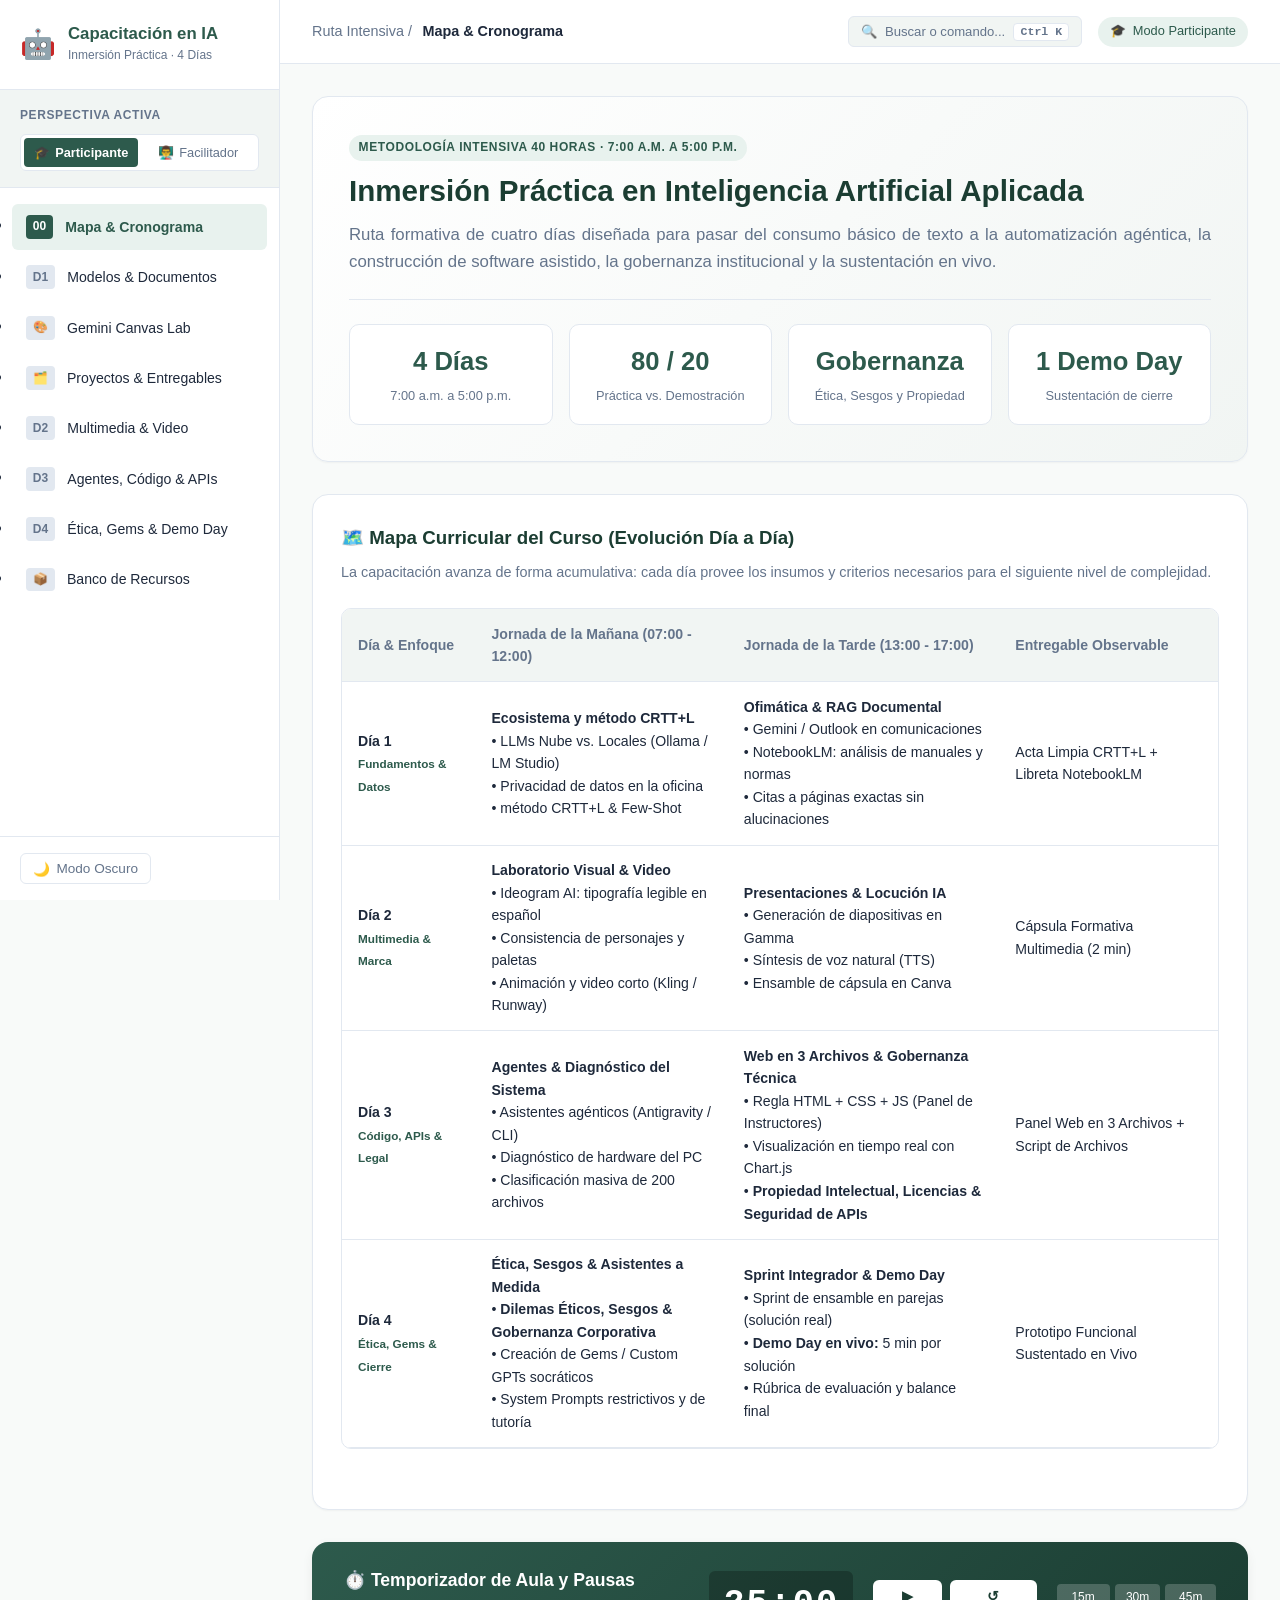
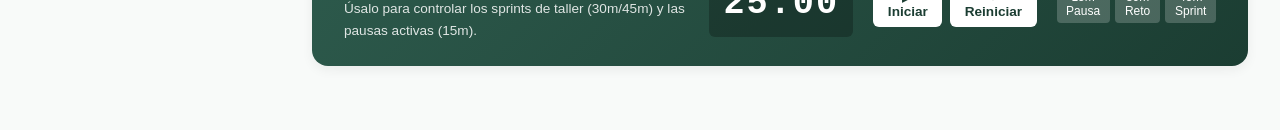
==== commit e2dfe20f: "feat(canvas): posibilidad 13 de apps interactivas y revisión de claridad - Nuevo modo «Apps interact" ====
--- a/index.html
+++ b/index.html
@@ -170,7 +170,7 @@
                   <tr>
                     <td><strong>Día 1<br><small style="color:var(--color-primary);">Fundamentos & Datos</small></strong></td>
                     <td>
-                      <strong>Ecosistema & Prompting Canónico</strong><br>
+                      <strong>Ecosistema y método CRTT+L</strong><br>
                       • LLMs Nube vs. Locales (Ollama / LM Studio)<br>
                       • Privacidad de datos en la oficina<br>
                       • método CRTT+L & Few-Shot
@@ -273,7 +273,7 @@
              ========================================== -->
         <section class="page-view" id="dia-1">
           <h2>Día 1 · Modelos de Lenguaje, Prompting Profesional y Análisis Documental</h2>
-          <p class="hero-desc">Comprende cómo razonan los LLMs, erradica el uso informal de los chats y domina el análisis de documentos extensos sin alucinaciones.</p>
+          <p class="hero-desc">Entiende cómo generan respuestas los modelos de lenguaje, escribe prompts con un método y analiza documentos extensos verificando cada dato.</p>
 
           <div class="instructor-guide-card">
             <span class="card-badge">Notas para el Facilitador</span>
@@ -289,12 +289,12 @@
               <div class="session-header">
                 <span class="session-time">Mañana · 07:00 a.m. a 12:00 m.</span>
               </div>
-              <h3>Sesión 1: Ecosistema y Método Canónico CRTT+L</h3>
+              <h3>Sesión 1: Ecosistema de IA y método CRTT+L</h3>
               <p>Comparativa entre modelos en la nube (Gemini, Claude, ChatGPT) y modelos locales de escritorio (LM Studio / Ollama). Estructuración formal de instrucciones.</p>
               <ul class="topic-list">
                 <li>Diferencias entre buscador web y modelo probabilístico de lenguaje.</li>
                 <li>Privacidad y datos sensibles: cuándo usar nube y cuándo modelos locales.</li>
-                <li>Método Canónico CRTT+L: Contexto, Rol, Tarea, Tono y Límites.</li>
+                <li>Método CRTT+L: Contexto, Rol, Tarea, Tono y Límites.</li>
                 <li>Few-Shot Prompting (enseñar mediante ejemplos de entrada y salida).</li>
               </ul>
             </div>
@@ -307,6 +307,7 @@
               <p>Integración en correo electrónico y procesamiento de documentos extensos (PDFs, manuales y reglamentos) con anclaje a fuentes verificadas.</p>
               <ul class="topic-list">
                 <li>Redacción asistida en Outlook / Gemini para correos institucionales.</li>
+                <li>IA integrada en Google Workspace (Gemini) y Microsoft 365 (Copilot) para correo, documentos, hojas, presentaciones y reuniones.</li>
                 <li>Configuración de Google NotebookLM para auditoría curricular y normativa.</li>
                 <li>Extracción de citas exactas por número de página.</li>
                 <li>Generación automática de guías de estudio y síntesis de audio.</li>
@@ -314,10 +315,18 @@
             </div>
           </div>
 
+          <!-- IA en las suites ofimáticas: datos en js/productivity-module.js -->
+          <div class="tool-container" id="office-ai-module">
+            <h3>🗂️ IA dentro de tus herramientas de oficina</h3>
+            <p>Gemini en Google Workspace y Copilot en Microsoft 365 trabajan dentro del correo, los documentos y las hojas de cálculo. Usa el mismo método CRTT+L en ambos.</p>
+            <p class="office-ai-note"><strong>Antes de empezar:</strong> estas funciones dependen de la licencia de tu entidad. Usa solo cuentas institucionales autorizadas y no pegues datos personales sensibles.</p>
+            <div class="table-responsive" id="office-ai-table"></div>
+          </div>
+
           <!-- Constructor Interactivo CRTT+L -->
           <div class="tool-container">
             <h3>🛠️ Constructor Interactivo de Prompts CRTT+L</h3>
-            <p>Diligencia cada componente de la fórmula canónica para generar un prompt profesional listo para copiar.</p>
+            <p>Completa cada parte del método CRTT+L y copia el prompt que se arma abajo.</p>
             <form id="prompt-builder-form" onsubmit="event.preventDefault();">
               <div class="form-group">
                 <label for="p-rol">1. Rol (¿Quién debe ser la IA?)</label>
@@ -463,11 +472,11 @@
         <section class="page-view" id="gemini-canvas">
           <div class="hero-card" style="border-left: 4px solid var(--color-primary-light);">
             <span class="hero-tag">Espacio de Trabajo Interactivo · Todas las Posibilidades</span>
-            <h2>🎨 Gemini Canvas Lab: Coescritura, Prototipado y Edición Quirúrgica</h2>
-            <p>Transforma el chat conversacional en un espacio de trabajo colaborativo en pantalla dividida (Split Screen). En Gemini Canvas, la IA coescribe documentos técnicos, ejecuta aplicaciones web interactivas en vivo, convierte un documento en página web, infografía, cuestionario, presentación o resumen en audio, refina algoritmos en Python y aplica edición quirúrgica sin reescribir todo el proyecto.</p>
+            <h2>🎨 Gemini Canvas Lab: documentos, apps y edición por partes</h2>
+            <p>Canvas abre un panel junto al chat donde tú y Gemini trabajan sobre el mismo archivo. Allí puedes redactar documentos, ejecutar apps web, convertir un documento en página web, infografía, cuestionario, tarjetas de estudio o resumen en audio, y crear apps que guardan o comparten datos. Para cambiar una parte, la seleccionas y pides el ajuste sin reescribir todo.</p>
             <div class="hero-stats">
               <div class="stat-box">
-                <span class="stat-value">12 Modos</span>
+                <span class="stat-value">13 modos</span>
                 <span class="stat-desc">Posibilidades completas</span>
               </div>
               <div class="stat-box">
@@ -493,19 +502,19 @@
                 <span>📘</span> 1. Fundamentos &amp; Activación
               </a>
               <a href="#canvas-simulator-module" class="quick-nav-pill" data-canvas-section="canvas-simulator-module">
-                <span>🖥️</span> 2. Simulador de 12 Modos
+                <span>🖥️</span> 2. Simulador de 13 modos
               </a>
               <a href="#canvas-exercises-module" class="quick-nav-pill" data-canvas-section="canvas-exercises-module">
-                <span>🧪</span> 3. Ejercicios <span class="quick-nav-count" id="canvas-nav-exercises-count">0/36</span>
+                <span>🧪</span> 3. Ejercicios <span class="quick-nav-count" id="canvas-nav-exercises-count">0/39</span>
               </a>
               <a href="#canvas-coverage-module" class="quick-nav-pill" data-canvas-section="canvas-coverage-module">
-                <span>🧭</span> 4. Mapa de Capacidades (25)
+                <span>🧭</span> 4. Mapa de funciones (28)
               </a>
               <a href="#canvas-advanced-labs-anchor" class="quick-nav-pill" data-canvas-section="canvas-advanced-labs-anchor">
                 <span>🔬</span> 5. Laboratorios Avanzados
               </a>
               <a href="#proyectos" class="quick-nav-pill">
-                <span>🗂️</span> Hub Proyectos (35)
+                <span>🗂️</span> Hub de proyectos (43)
               </a>
               <button type="button" class="quick-nav-continue" id="canvas-continue-btn">▶ Continuar donde quedé</button>
             </div>
@@ -550,7 +559,7 @@
               <div class="step-card">
                 <span class="step-num">3</span>
                 <h4>Refinamiento y Exportación</h4>
-                <p>Usa los controles del documento para ajustar longitud o cambiar tono, el botón «Crear» para transformarlo en página web, infografía, cuestionario o resumen en audio, y «Compartir y exportar» para enviarlo a Documentos de Google, Presentaciones de Google o Colab. También puedes seleccionar cualquier frase con el cursor para editarla en caliente.</p>
+                <p>Usa los controles del documento para ajustar longitud o cambiar tono, el botón «Crear» para transformarlo en página web, infografía, cuestionario o resumen en audio, y «Compartir y exportar» para enviarlo a Documentos de Google, Presentaciones de Google o Colab. También puedes seleccionar cualquier frase y pedir un cambio solo para ese fragmento.</p>
               </div>
             </div>
           </div>
@@ -575,9 +584,10 @@
                   <option value="executive-report">10. Informes &amp; Auditoría</option>
                   <option value="multimodal-vision">11. Visión Multimodal</option>
                   <option value="gem-studio">12. Gems para Canvas</option>
+                  <option value="interactive-apps">13. Apps interactivas</option>
                 </select>
                 <strong id="immersive-hud-title">1. Redacción &amp; Documentos · Parte A (1A)</strong>
-                <span class="immersive-hud-progress" id="immersive-hud-progress">0/36 completados</span>
+                <span class="immersive-hud-progress" id="immersive-hud-progress">0/39 completados</span>
               </div>
               <div class="immersive-stations-bar" role="toolbar" aria-label="Estaciones del ciclo guiado">
                 <button type="button" class="guided-station-btn is-active" id="btn-guide-station-sim" data-guide-target="simulator">
@@ -615,13 +625,13 @@
             <div style="display: flex; justify-content: space-between; align-items: flex-start; flex-wrap: wrap; gap: 0.5rem; margin-bottom: 0.75rem;">
               <div>
                 <h3 style="margin:0;">🖥️ Simulador Interactivo de Gemini Canvas</h3>
-                <p style="margin:0.25rem 0 0 0; color:var(--text-muted); font-size:0.95rem;">Explora cada una de las 12 posibilidades con su prompt exacto, los controles propios de Canvas y la imagen de alta fidelidad del resultado esperado.</p>
+                <p style="margin:0.25rem 0 0 0; color:var(--text-muted); font-size:0.95rem;">Explora las 13 posibilidades. Cada una trae su prompt completo, los controles de Canvas que usa y una imagen del resultado esperado.</p>
               </div>
               <div style="display: flex; gap: 0.5rem; align-items: center; flex-wrap: wrap;">
                 <button type="button" class="btn-canvas-fullscreen" id="btn-toggle-canvas-fullscreen" title="Alternar modo inmersivo a pantalla completa">
                   ⛶ Modo Inmersivo
                 </button>
-                <a href="materiales/gemini_canvas/guia_gemini_canvas_todas_las_posibilidades.md" target="_blank" class="material-link" style="padding:0.4rem 0.9rem; font-size:0.85rem;">
+                <a href="materiales/gemini_canvas/guia_gemini_canvas_todas_las_posibilidades.md" target="_blank" rel="noopener noreferrer" class="material-link" style="padding:0.4rem 0.9rem; font-size:0.85rem;">
                   📄 Descargar Guía Completa (.md)
                 </a>
               </div>
@@ -718,6 +728,9 @@
               </button>
               <button type="button" class="canvas-tab" role="tab" aria-selected="false" tabindex="-1" data-possibility="gem-studio" data-mode="gem-studio" data-category="advanced">
                 <span>🤖</span> 12. Gems para Canvas
+              </button>
+              <button type="button" class="canvas-tab" role="tab" aria-selected="false" tabindex="-1" data-possibility="interactive-apps" data-mode="interactive-apps" data-category="advanced">
+                <span>🧩</span> 13. Apps interactivas
               </button>
             </div>
 
@@ -896,7 +909,7 @@
             <div class="canvas-exercises-header">
               <div>
                 <h3 style="margin:0;">🧪 Ejercicios prácticos del modo: <span id="canvas-exercises-mode-label">1. Redacción &amp; Documentos</span></h3>
-                <p class="canvas-exercises-intro">Son 36 ejercicios en orden: las partes A, B y C de cada uno de los 12 modos. Copia el prompt (ya incluye los datos), sigue los pasos en Gemini Canvas y marca los criterios que tu resultado cumpla. Cuando termines, usa «Siguiente ejercicio».</p>
+                <p class="canvas-exercises-intro">Son 39 ejercicios en orden: las partes A, B y C de cada uno de los 13 modos. Copia el prompt (ya incluye los datos), sigue los pasos en Gemini Canvas y marca los criterios que tu resultado cumpla. Cuando termines, usa «Siguiente ejercicio».</p>
               </div>
               <div class="canvas-exercises-header-actions" style="display: flex; align-items: center; gap: 0.5rem; flex-wrap: wrap;">
                 <button type="button" class="btn-canvas-fullscreen" id="btn-toggle-exercises-fullscreen" title="Practicar ejercicios en modo inmersivo a pantalla completa">
@@ -910,13 +923,13 @@
               </div>
             </div>
             <div class="canvas-exercise-position" id="canvas-exercise-position" aria-live="polite">
-              <span class="canvas-exercise-position-label" data-position-label>Ejercicio 1 de 36</span>
+              <span class="canvas-exercise-position-label" data-position-label>Ejercicio 1 de 39</span>
               <span class="canvas-exercise-position-track" aria-hidden="true"><span class="canvas-exercise-position-bar" data-position-bar></span></span>
               <span class="canvas-exercise-position-done" data-position-done>0 completados</span>
             </div>
             <p class="canvas-exercises-notice">ℹ️ Las personas, cifras y documentos de estos ejercicios se prepararon para aprender y no contienen registros reales.</p>
             <details class="canvas-exercise-index" id="canvas-exercise-index">
-              <summary>🗂️ Índice de los 36 ejercicios <span class="canvas-exercise-index-count" id="canvas-exercise-index-count"></span></summary>
+              <summary>🗂️ Índice de los 39 ejercicios <span class="canvas-exercise-index-count" id="canvas-exercise-index-count"></span></summary>
               <p class="canvas-exercise-hint">Cada enlace abre el ejercicio y se puede compartir. La marca ✓ indica los ejercicios que completaste en este navegador.</p>
               <ol class="canvas-exercise-index-list" id="canvas-exercise-index-list"></ol>
             </details>
@@ -937,7 +950,7 @@
           <section class="tool-container" id="canvas-coverage-module" data-canvas-section="canvas-coverage-module">
             <div class="canvas-coverage-header">
               <div>
-                <h3 class="canvas-coverage-title">🧭 Mapa de las 25 capacidades de Gemini Canvas y qué ocurre fuera del lienzo</h3>
+                <h3 class="canvas-coverage-title">🧭 Mapa de las 28 funciones de Gemini Canvas y qué ocurre fuera del lienzo</h3>
                 <p class="canvas-coverage-subtitle">
                   Comprueba en qué ejercicios se practica cada función oficial de Gemini Canvas y distingue qué pasos ocurren dentro del lienzo (🟢), en el chat o Gems (🟡), al exportar a otras herramientas de Google (🟠) o en esta guía (🔵).
                 </p>
@@ -1147,7 +1160,7 @@
                 <div class="canvas-modal-title-group">
                   <span class="modal-icon">🖼️</span>
                   <div>
-                    <h4 id="lightbox-modal-title" class="canvas-modal-title">Inspección de Captura de Alta Fidelidad</h4>
+                    <h4 id="lightbox-modal-title" class="canvas-modal-title">Imagen del resultado esperado</h4>
                     <small class="canvas-modal-subtitle" id="lightbox-modal-subtitle">Resultado esperado en Gemini Canvas</small>
                   </div>
                 </div>
@@ -1281,14 +1294,14 @@
                   <span class="modal-icon">🖼️</span>
                   <div>
                     <h4 id="imagen3-modal-title" class="canvas-modal-title">Desglose de Ingeniería de Prompt: imágenes de maquetas en Gemini</h4>
-                    <small class="canvas-modal-subtitle">Generación de Maquetas UI/UX de Alta Fidelidad sin Deformaciones</small>
+                    <small class="canvas-modal-subtitle">Maquetas de interfaz claras y sin deformaciones</small>
                   </div>
                 </div>
                 <button type="button" class="canvas-modal-close" id="btn-close-imagen3" title="Cerrar ventana (Esc)" aria-label="Cerrar modal">✕</button>
               </div>
               <div class="canvas-modal-body">
                 <p style="font-size:0.85rem; color:var(--text-muted); margin-bottom:1rem;">
-                  Gemini puede generar imágenes de maquetas desde el chat con el modelo de imágenes que tenga tu cuenta; el nombre del modelo cambia con el tiempo. Para maquetas de software, desglosa el prompt en 5 bloques canónicos:
+                  Gemini puede generar imágenes de maquetas desde el chat con el modelo de imágenes que tenga tu cuenta; el nombre del modelo cambia con el tiempo. Para maquetas de software, divide el prompt en 5 bloques:
                 </p>
 
                 <div class="prompt-anatomy-grid">
@@ -1332,7 +1345,7 @@
                   <span class="modal-icon" id="code-modal-icon">💻</span>
                   <div>
                     <h4 id="code-modal-title" class="canvas-modal-title">Inspector de Código Fuente / Mermaid</h4>
-                    <small class="canvas-modal-subtitle" id="code-modal-subtitle">Sintaxis canónica para Canvas y documentación</small>
+                    <small class="canvas-modal-subtitle" id="code-modal-subtitle">Sintaxis recomendada para Canvas y documentación</small>
                   </div>
                 </div>
                 <button type="button" class="canvas-modal-close" id="btn-close-code" title="Cerrar ventana (Esc)" aria-label="Cerrar modal">✕</button>
@@ -1606,6 +1619,7 @@
                 <li>Diferencia entre chat conversacional y agente con permisos de ejecución y herramientas locales.</li>
                 <li>Script guiado de diagnóstico: CPU, RAM, almacenamiento y cuellos de botella en salas de cómputo.</li>
                 <li>Reto de clasificación masiva: ordenar por tipo, evitar sobrescrituras y generar un reporte HTML.</li>
+                <li>Agent Skills: empaquetar un procedimiento repetible en una carpeta con SKILL.md.</li>
               </ul>
             </div>
 
@@ -1622,6 +1636,69 @@
                 <li><strong>Consumo de APIs comerciales:</strong> Prohibición de quemar claves (`API Keys`) en el código y control de presupuesto.</li>
               </ul>
             </div>
+          </div>
+
+          <!-- Módulo de Agent Skills: lógica en js/skills-module.js -->
+          <div class="tool-container" id="skills-module">
+            <h3>🧩 Agent Skills: enseña a tu agente un procedimiento</h3>
+            <p>Una skill es una carpeta con un archivo <code>SKILL.md</code> y, si hace falta, plantillas, datos o scripts. El agente lee primero solo el nombre y la descripción de cada skill; cuando la tarea coincide, carga las instrucciones completas. Así puedes reutilizar un procedimiento sin volver a escribir el prompt.</p>
+            <h4>¿Prompt, Gem, skill o agente?</h4>
+            <div class="table-responsive" id="skills-comparison"></div>
+
+            <h4>Constructor de SKILL.md</h4>
+            <form id="skill-builder-form" novalidate>
+              <div class="form-group">
+                <label for="skill-name">Nombre (minúsculas y guiones)</label>
+                <input type="text" id="skill-name" maxlength="80" placeholder="acta-de-comite" autocomplete="off">
+              </div>
+              <div class="form-group">
+                <label for="skill-description">Descripción: qué hace y cuándo usarla</label>
+                <textarea id="skill-description" rows="2" placeholder="Convierte notas de reunión en un acta. Úsala cuando recibas notas de comité."></textarea>
+              </div>
+              <div class="form-group">
+                <label for="skill-contexto">Contexto</label>
+                <textarea id="skill-contexto" rows="2"></textarea>
+              </div>
+              <div class="form-group">
+                <label for="skill-rol">Rol</label>
+                <input type="text" id="skill-rol">
+              </div>
+              <div class="form-group">
+                <label for="skill-tarea">Tarea (obligatoria)</label>
+                <textarea id="skill-tarea" rows="2"></textarea>
+              </div>
+              <div class="form-group">
+                <label for="skill-tono">Tono</label>
+                <input type="text" id="skill-tono">
+              </div>
+              <div class="form-group">
+                <label for="skill-limites">Límites</label>
+                <textarea id="skill-limites" rows="2"></textarea>
+              </div>
+              <div class="form-group">
+                <label for="skill-resources">Recursos (uno por línea)</label>
+                <textarea id="skill-resources" rows="2"></textarea>
+              </div>
+              <div class="prod-actions">
+                <button type="submit" class="btn btn-primary" id="btn-skill-validate">Validar y generar</button>
+                <button type="button" class="btn btn-secondary" id="btn-skill-example">Cargar ejemplo</button>
+                <button type="reset" class="btn btn-secondary" id="btn-skill-reset">Reiniciar</button>
+              </div>
+            </form>
+            <div id="skill-builder-status" aria-live="polite"></div>
+            <div class="prompt-box">
+              <div class="prompt-header">
+                <span>SKILL.MD GENERADO</span>
+                <button type="button" class="copy-btn" data-copy-target="skill-md-output">Copiar SKILL.md</button>
+              </div>
+              <div class="prompt-content prod-prompt" id="skill-md-output"></div>
+            </div>
+
+            <h4>Skills de ejemplo para el aula</h4>
+            <div id="skills-examples"></div>
+
+            <h4>Antes de instalar una skill ajena</h4>
+            <ul id="skills-security-list"></ul>
           </div>
 
           <!-- MAPA CONCEPTUAL Y ARQUITECTURA VISUAL DEL DÍA 3 -->
@@ -1705,7 +1782,7 @@
                 <h3 style="margin: 0;">⚖️ Módulo Estratégico: Propiedad Intelectual, Licenciamiento y Seguridad en APIs</h3>
                 <p style="margin: 0.25rem 0 0 0; color: var(--text-muted); font-size: 0.9rem;">Marco legal, riesgo de contaminación por licencias recíprocas y arquitectura para el consumo seguro de modelos comerciales.</p>
               </div>
-              <a href="materiales/dia3_agentes_web/guia_propiedad_intelectual_y_apis.md" target="_blank" class="material-link" style="padding: 0.35rem 0.75rem; font-size: 0.8rem;">
+              <a href="materiales/dia3_agentes_web/guia_propiedad_intelectual_y_apis.md" target="_blank" rel="noopener noreferrer" class="material-link" style="padding: 0.35rem 0.75rem; font-size: 0.8rem;">
                 📄 Leer Guía Completa (.md)
               </a>
             </div>
@@ -1967,7 +2044,7 @@
               <div style="background:var(--bg-subtle); border-radius:6px; padding:0.9rem; border:1px solid var(--border-light); font-size:0.82rem;">
                 <div style="display:flex; justify-content:space-between; align-items:center; margin-bottom:0.5rem;">
                   <strong>Componentes Verificables en Pantalla:</strong>
-                  <a href="materiales/dia3_agentes_web/plantilla_3_archivos/index.html" target="_blank" class="material-link" style="font-size:0.8rem;">
+                  <a href="materiales/dia3_agentes_web/plantilla_3_archivos/index.html" target="_blank" rel="noopener noreferrer" class="material-link" style="font-size:0.8rem;">
                     🚀 Abrir Demostración Real (.html)
                   </a>
                 </div>
@@ -2037,7 +2114,7 @@
                 <h3 style="margin: 0;">🛡️ Módulo Estratégico: Dilemas Éticos, Gobernanza y el Futuro del Desarrollo</h3>
                 <p style="margin: 0.25rem 0 0 0; color: var(--text-muted); font-size: 0.9rem;">Marco analítico para auditar sesgos algorítmicos, garantizar la privacidad corporativa y evolucionar el rol profesional.</p>
               </div>
-              <a href="materiales/dia4_agentes_integrador/guia_gobernanza_sesgos_corporativos.md" target="_blank" class="material-link" style="padding: 0.35rem 0.75rem; font-size: 0.8rem;">
+              <a href="materiales/dia4_agentes_integrador/guia_gobernanza_sesgos_corporativos.md" target="_blank" rel="noopener noreferrer" class="material-link" style="padding: 0.35rem 0.75rem; font-size: 0.8rem;">
                 📄 Leer Guía Completa (.md)
               </a>
             </div>
@@ -2229,9 +2306,9 @@
             <div class="material-card" style="border-left:3px solid var(--color-primary);">
               <div>
                 <h4>🎨 Guía Metodológica: Gemini Canvas Lab (.md)</h4>
-                <p>Documento completo con las 12 posibilidades, Gems, visión multimodal, prompts maestros, atajos de teclado y pautas pedagógicas.</p>
-              </div>
-              <a href="materiales/gemini_canvas/guia_gemini_canvas_todas_las_posibilidades.md" target="_blank" class="material-link">
+                <p>Documento completo con las 13 posibilidades, apps con datos, Gems, visión multimodal, prompts maestros, atajos de teclado y pautas pedagógicas.</p>
+              </div>
+              <a href="materiales/gemini_canvas/guia_gemini_canvas_todas_las_posibilidades.md" target="_blank" rel="noopener noreferrer" class="material-link">
                 👁️ Ver guia_canvas.md
               </a>
             </div>
@@ -2241,7 +2318,7 @@
                 <h4>📊 Dataset JSON: Banco de Prompts para Canvas</h4>
                 <p>Archivo estructurado con todas las posibilidades, controles de Canvas y resultados esperados para pruebas.</p>
               </div>
-              <a href="materiales/gemini_canvas/banco_prompts_canvas.json" target="_blank" class="material-link">
+              <a href="materiales/gemini_canvas/banco_prompts_canvas.json" target="_blank" rel="noopener noreferrer" class="material-link">
                 📥 Descargar banco_canvas.json
               </a>
             </div>
@@ -2277,10 +2354,30 @@
 
             <div class="material-card">
               <div>
-                <h4>📑 Guía Día 1: Banco Canónico de Prompts</h4>
+                <h4>🧩 Insumo Día 3: Guía práctica de Agent Skills</h4>
+                <p>Estructura del SKILL.md, reglas de validación, práctica de 45 minutos y lista de seguridad.</p>
+              </div>
+              <a href="materiales/dia3_agentes_web/guia_agent_skills.md" download class="material-link">
+                📥 Descargar guia_agent_skills.md
+              </a>
+            </div>
+
+            <div class="material-card">
+              <div>
+                <h4>🧩 Insumo Día 3: Skill de ejemplo «acta-de-comite»</h4>
+                <p>SKILL.md listo para guardar en una carpeta con el mismo nombre y probar con tu agente.</p>
+              </div>
+              <a href="materiales/dia3_agentes_web/skills/acta-de-comite/SKILL.md" download class="material-link">
+                📥 Descargar SKILL.md
+              </a>
+            </div>
+
+            <div class="material-card">
+              <div>
+                <h4>📑 Guía Día 1: banco de prompts CRTT+L</h4>
                 <p>Plantillas probadas para actas, análisis normativo y redacción de correos institucionales.</p>
               </div>
-              <a href="materiales/dia1_prompting/banco_prompts_referencia.md" target="_blank" class="material-link">
+              <a href="materiales/dia1_prompting/banco_prompts_referencia.md" target="_blank" rel="noopener noreferrer" class="material-link">
                 👁️ Ver banco_prompts.md
               </a>
             </div>
@@ -2290,7 +2387,7 @@
                 <h4>🎨 Insumo Día 2: Guía de Prompts para Ideogram</h4>
                 <p>Instrucciones y parámetros para generar imágenes con texto nítido en español y estilo constante.</p>
               </div>
-              <a href="materiales/dia2_multimedia/guia_prompts_imagenes_ideogram.md" target="_blank" class="material-link">
+              <a href="materiales/dia2_multimedia/guia_prompts_imagenes_ideogram.md" target="_blank" rel="noopener noreferrer" class="material-link">
                 👁️ Ver guia_ideogram.md
               </a>
             </div>
@@ -2300,7 +2397,7 @@
                 <h4>🎙️ Insumo Día 2: Guion de Microcápsula</h4>
                 <p>Estructura de 2 minutos para armar diapositivas en Gamma y sintetizar voz con IA.</p>
               </div>
-              <a href="materiales/dia2_multimedia/guion_capsula_aprendizaje.md" target="_blank" class="material-link">
+              <a href="materiales/dia2_multimedia/guion_capsula_aprendizaje.md" target="_blank" rel="noopener noreferrer" class="material-link">
                 👁️ Ver guion_capsula.md
               </a>
             </div>
@@ -2310,7 +2407,7 @@
                 <h4>⚖️ Guía Día 3: Propiedad Intelectual y APIs</h4>
                 <p>Marco legal de derechos de autor, licencias copyleft y seguridad de claves de API en desarrollo.</p>
               </div>
-              <a href="materiales/dia3_agentes_web/guia_propiedad_intelectual_y_apis.md" target="_blank" class="material-link">
+              <a href="materiales/dia3_agentes_web/guia_propiedad_intelectual_y_apis.md" target="_blank" rel="noopener noreferrer" class="material-link">
                 👁️ Ver guia_propiedad_y_apis.md
               </a>
             </div>
@@ -2340,7 +2437,7 @@
                 <h4>🌐 Plantilla Día 3: Panel de 3 Archivos Web</h4>
                 <p>Plantilla completa (HTML, CSS y JS) con tarjetas KPI y gráfica Chart.js integrada.</p>
               </div>
-              <a href="materiales/dia3_agentes_web/plantilla_3_archivos/index.html" target="_blank" class="material-link">
+              <a href="materiales/dia3_agentes_web/plantilla_3_archivos/index.html" target="_blank" rel="noopener noreferrer" class="material-link">
                 🚀 Abrir demo del Panel Web
               </a>
             </div>
@@ -2350,7 +2447,7 @@
                 <h4>🛡️ Guía Día 4: Gobernanza, Sesgos y Ética</h4>
                 <p>Auditoría de sesgos algorítmicos, decálogo de gobernanza institucional y privacidad corporativa.</p>
               </div>
-              <a href="materiales/dia4_agentes_integrador/guia_gobernanza_sesgos_corporativos.md" target="_blank" class="material-link">
+              <a href="materiales/dia4_agentes_integrador/guia_gobernanza_sesgos_corporativos.md" target="_blank" rel="noopener noreferrer" class="material-link">
                 👁️ Ver guia_gobernanza_sesgos.md
               </a>
             </div>
@@ -2358,9 +2455,9 @@
             <div class="material-card">
               <div>
                 <h4>🤖 Insumo Día 4: System Prompt de Tutor Socrático</h4>
-                <p>Configuración canónica para crear un Gem en Gemini o un Custom GPT en ChatGPT.</p>
-              </div>
-              <a href="materiales/dia4_agentes_integrador/plantilla_system_prompt_tutor.md" target="_blank" class="material-link">
+                <p>Configuración base para crear un Gem en Gemini o un GPT personalizado en ChatGPT.</p>
+              </div>
+              <a href="materiales/dia4_agentes_integrador/plantilla_system_prompt_tutor.md" target="_blank" rel="noopener noreferrer" class="material-link">
                 👁️ Ver plantilla_tutor.md
               </a>
             </div>
@@ -2397,6 +2494,7 @@
   <script src="js/canvas-possibilities.js"></script>
   <script src="js/dia3-module.js"></script>
   <script src="js/productivity-module.js"></script>
+  <script src="js/skills-module.js"></script>
   <script src="js/projects-hub.js"></script>
   <script src="js/app.js"></script>
 </body>
--- a/css/styles.css
+++ b/css/styles.css
@@ -5618,3 +5618,58 @@
     inset: 0;
   }
 }
+
+/* ==========================================
+   Agent Skills e IA en suites ofimáticas
+   ========================================== */
+.skills-table {
+  inline-size: 100%;
+  border-collapse: collapse;
+}
+
+.skills-table th,
+.skills-table td {
+  text-align: start;
+  vertical-align: top;
+  padding: 0.5rem 0.75rem;
+  border-bottom: 1px solid var(--border-light);
+}
+
+.skill-status {
+  padding: 0.75rem 1rem;
+  margin: 0.75rem 0;
+  border-left: 3px solid var(--color-primary);
+  background: var(--bg-subtle);
+  border-radius: 6px;
+}
+
+.skill-status[data-state="invalid"] {
+  border-left-color: var(--color-instructor);
+}
+
+.skill-status ul {
+  margin: 0.25rem 0 0 1rem;
+  padding: 0;
+}
+
+.skill-example {
+  border-bottom: 1px solid var(--border-light);
+  padding: 0.5rem 0;
+}
+
+.skill-example summary {
+  cursor: pointer;
+  font-weight: 600;
+  font-family: var(--font-mono);
+}
+
+/* text-layout-exception: el SKILL.md conserva sus saltos de línea; el texto completo queda visible y se puede copiar. */
+.skill-example pre {
+  white-space: pre-wrap;
+  overflow-wrap: break-word;
+}
+
+.office-ai-note {
+  border-left: 3px solid var(--color-instructor);
+  padding-inline-start: 0.75rem;
+}
